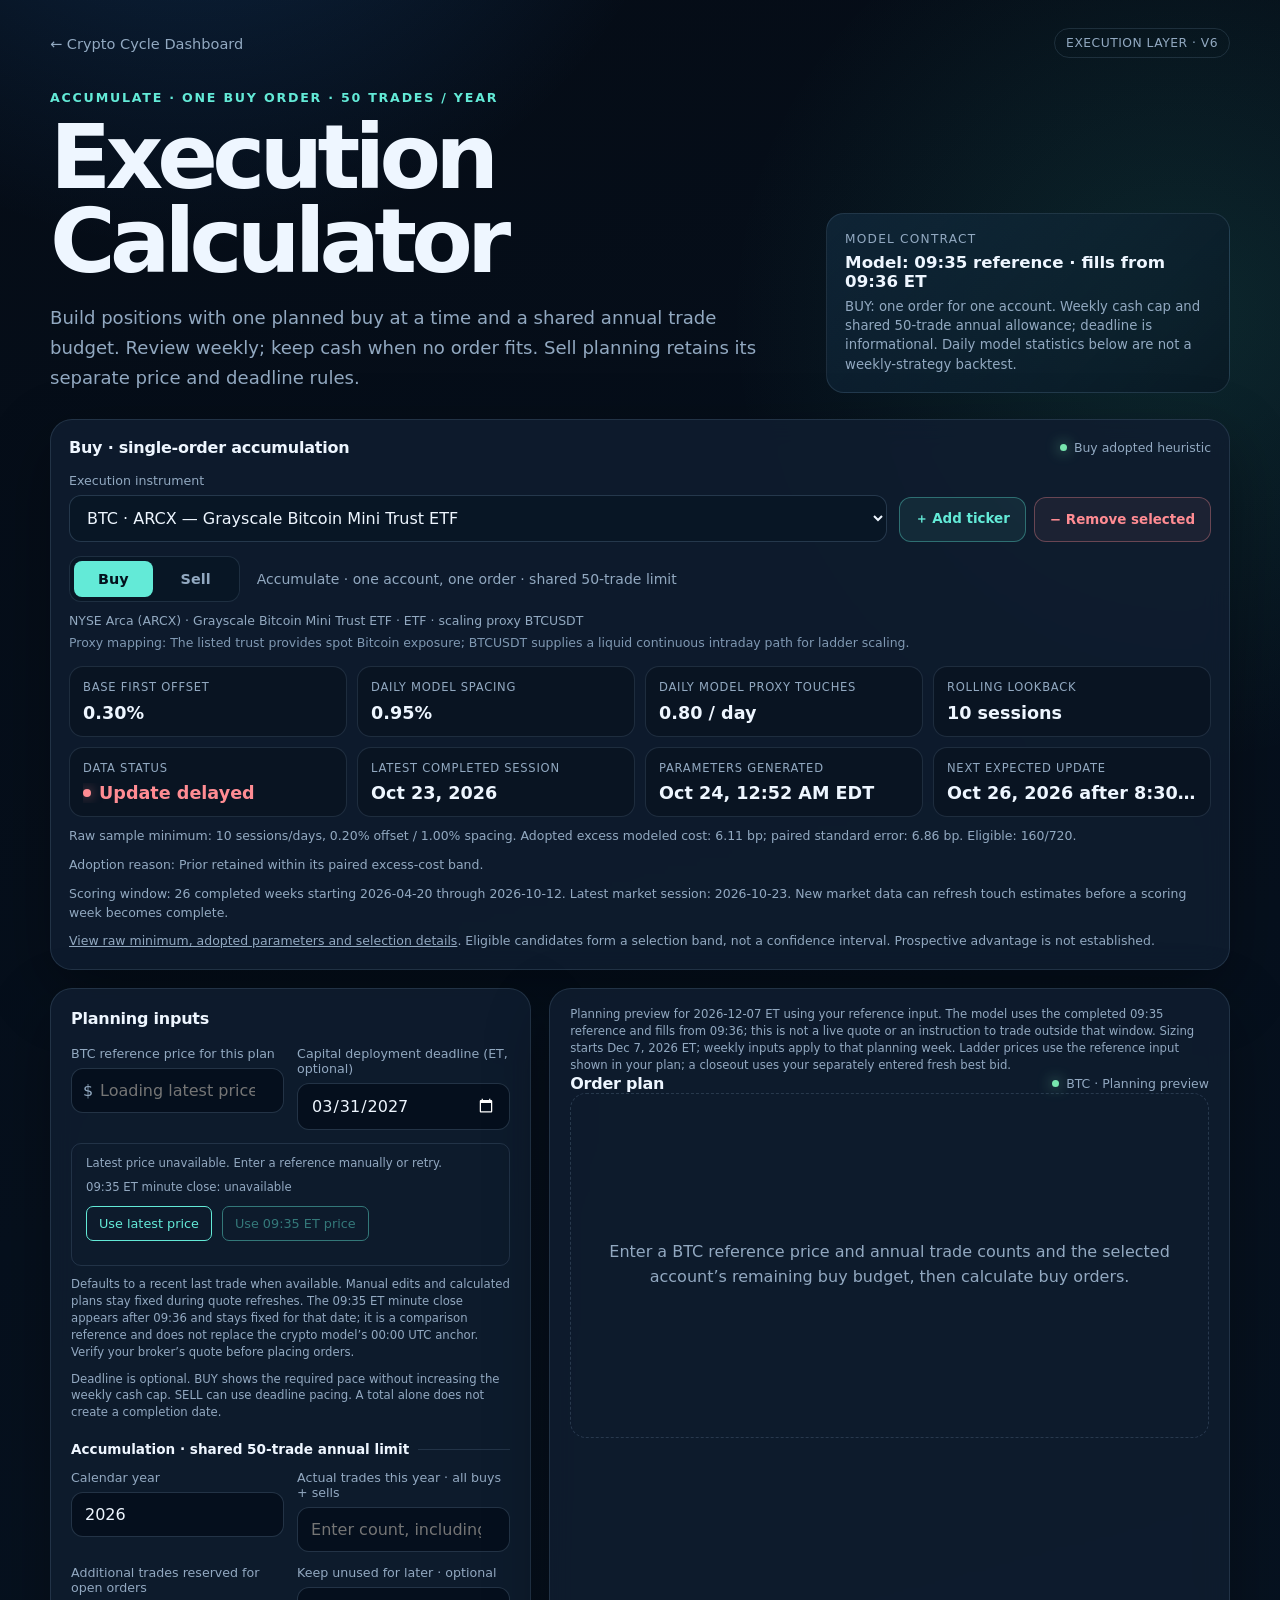
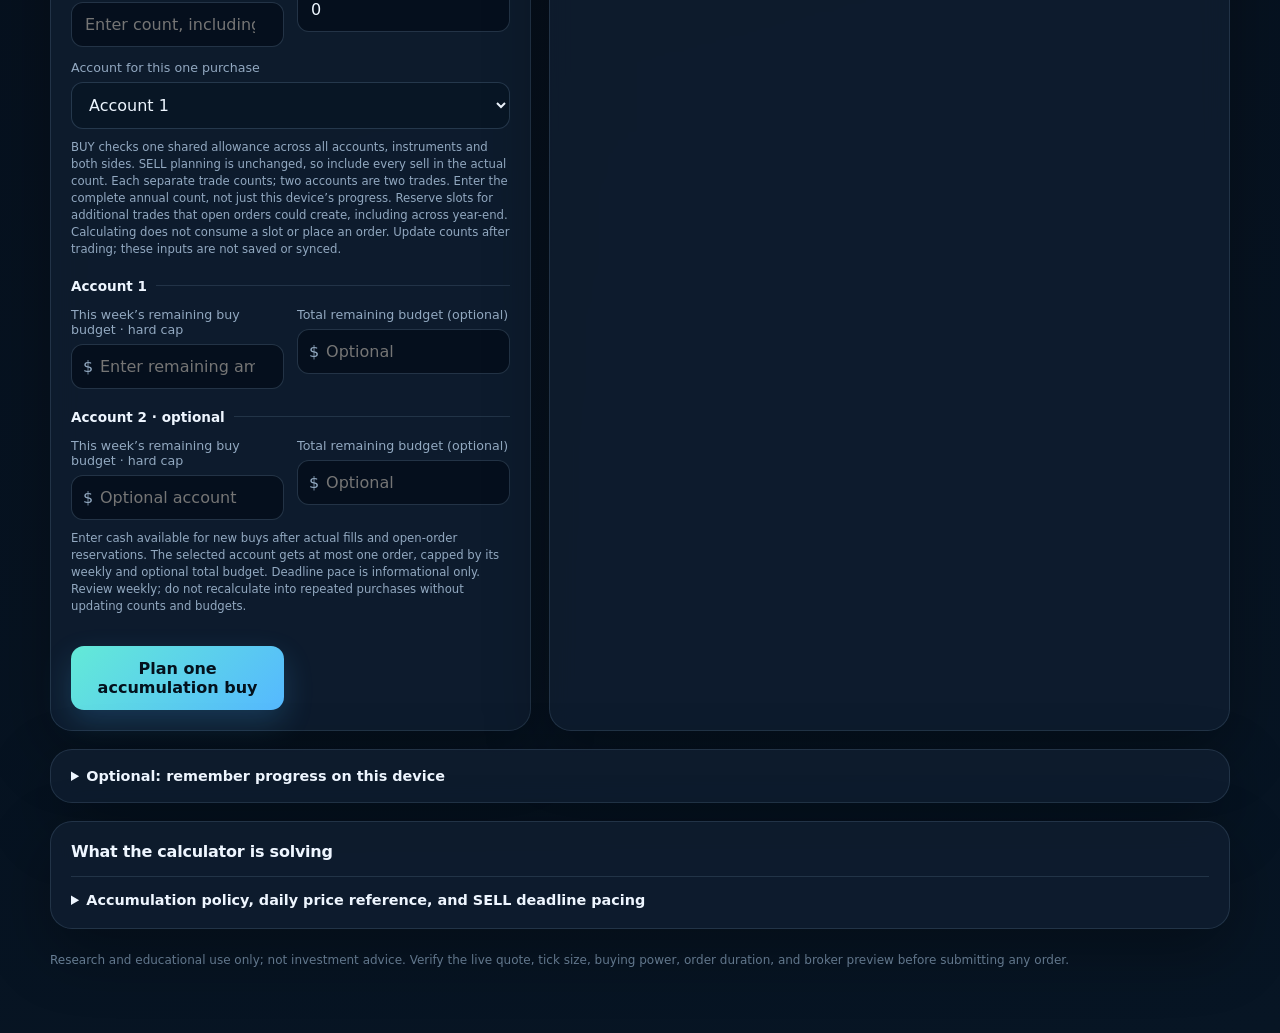
==== execution/index.html @ eaa6aae0 "Use single-order accumulation buys with a shared 50-trade annual allowance Cap BUY at the selected a" ====
<!doctype html>
<html lang="en">
<head>
  <meta charset="utf-8">
  <meta name="viewport" content="width=device-width, initial-scale=1">
  <meta name="theme-color" content="#07111f">
  <title>Execution Calculator</title>
  <style>
    :root {
      color-scheme: dark;
      --bg: #06101d;
      --panel: rgba(15, 29, 47, .88);
      --panel-2: rgba(9, 20, 34, .92);
      --line: rgba(146, 178, 211, .16);
      --text: #eef6ff;
      --muted: #92a9c1;
      --blue: #55b8ff;
      --cyan: #63ead7;
      --gold: #ffc96b;
      --red: #ff8c93;
      --green: #78e6ae;
      --shadow: 0 22px 65px rgba(0, 0, 0, .32);
      font-family: Inter, ui-sans-serif, system-ui, -apple-system, BlinkMacSystemFont, "Segoe UI", sans-serif;
    }
    * { box-sizing: border-box; }
    body {
      margin: 0;
      min-height: 100vh;
      color: var(--text);
      background:
        radial-gradient(circle at 15% -10%, rgba(48, 147, 255, .22), transparent 32rem),
        radial-gradient(circle at 92% 12%, rgba(61, 221, 186, .12), transparent 28rem),
        linear-gradient(165deg, #050c16, var(--bg) 42%, #071524);
    }
    a { color: inherit; }
    button, input, select { font: inherit; }
    .shell { width: min(1180px, calc(100% - 28px)); margin: 0 auto; padding: 28px 0 64px; }
    .topbar { display: flex; justify-content: space-between; align-items: center; gap: 16px; margin-bottom: 32px; }
    .back { text-decoration: none; color: var(--muted); font-size: .91rem; }
    .back:hover { color: var(--text); }
    .tag { border: 1px solid var(--line); border-radius: 999px; padding: 7px 11px; color: var(--muted); font-size: .77rem; letter-spacing: .04em; text-transform: uppercase; }
    .hero { display: grid; grid-template-columns: minmax(0, 1.3fr) minmax(300px, .7fr); gap: 26px; align-items: end; margin-bottom: 26px; }
    .eyebrow { margin: 0 0 10px; color: var(--cyan); font-size: .79rem; font-weight: 750; letter-spacing: .14em; text-transform: uppercase; }
    h1 { margin: 0; font-size: clamp(2.4rem, 7vw, 5.6rem); line-height: .94; letter-spacing: -.065em; max-width: 850px; }
    .lede { margin: 20px 0 0; max-width: 720px; color: var(--muted); font-size: clamp(1rem, 2vw, 1.13rem); line-height: 1.65; }
    .stamp { padding: 18px; border: 1px solid var(--line); border-radius: 18px; background: linear-gradient(135deg, rgba(31, 72, 105, .32), rgba(8, 20, 33, .58)); }
    .stamp-label { color: var(--muted); font-size: .76rem; letter-spacing: .1em; text-transform: uppercase; }
    .stamp-value { margin-top: 7px; font-size: 1.04rem; font-weight: 730; }
    .stamp-sub { margin-top: 6px; color: var(--muted); font-size: .83rem; line-height: 1.45; }
    .grid { display: grid; grid-template-columns: repeat(12, 1fr); gap: 18px; }
    .panel { border: 1px solid var(--line); border-radius: 22px; background: var(--panel); box-shadow: var(--shadow); backdrop-filter: blur(14px); }
    .model { grid-column: 1 / -1; padding: 18px; }
    .model-head, .section-head { display: flex; align-items: center; justify-content: space-between; gap: 14px; }
    .model-head h2, .section-head h2 { margin: 0; font-size: 1rem; letter-spacing: -.015em; }
    .status { display: inline-flex; align-items: center; gap: 7px; color: var(--muted); font-size: .78rem; }
    .status::before { content: ""; width: 7px; height: 7px; border-radius: 50%; background: var(--gold); box-shadow: 0 0 14px rgba(255, 201, 107, .75); }
    .status.live::before { background: var(--green); box-shadow: 0 0 14px rgba(120, 230, 174, .8); }
    .instrument-tools { display: grid; grid-template-columns: minmax(260px, 1fr) auto; gap: 12px; align-items: end; margin-top: 16px; }
    .instrument-choice label { margin-bottom: 7px; }
    .instrument-actions { display: flex; gap: 8px; }
    .side-toggle { display: inline-flex; gap: 4px; padding: 4px; margin-top: 14px; background: #081625; border: 1px solid var(--line); border-radius: 12px; }
    .side-toggle button { border: 0; border-radius: 8px; padding: 10px 24px; background: transparent; color: var(--muted); font-size: .9rem; font-weight: 750; cursor: pointer; }
    .side-toggle button[aria-pressed="true"] { color: #03111d; background: var(--cyan); }
    .side-toggle button#side-sell[aria-pressed="true"] { background: var(--gold); }
    .side-toggle button:focus-visible { outline: 2px solid var(--blue); outline-offset: 3px; }
    .side-note { display: inline; margin-left: 12px; color: var(--muted); font-size: .875rem; }
    body[data-side="sell"] .primary { background: linear-gradient(135deg, var(--gold), #ffc27d); }
    .form-error { color: var(--red); line-height: 1.5; font-size: .875rem; }
    select { width: 100%; border: 1px solid rgba(145, 182, 219, .21); border-radius: 12px; outline: none; padding: 12px 40px 12px 13px; color: var(--text); background: #081625; }
    select:focus { border-color: rgba(85, 184, 255, .75); box-shadow: 0 0 0 3px rgba(85, 184, 255, .12); }
    .secondary { display: inline-flex; min-height: 45px; align-items: center; justify-content: center; border: 1px solid rgba(99, 234, 215, .36); border-radius: 12px; padding: 10px 15px; color: var(--cyan); background: rgba(99, 234, 215, .07); text-decoration: none; font-size: .84rem; font-weight: 760; white-space: nowrap; }
    .secondary:hover { background: rgba(99, 234, 215, .12); border-color: rgba(99, 234, 215, .58); }
    .secondary.danger { color: var(--red); border-color: rgba(255, 140, 147, .34); background: rgba(255, 140, 147, .06); }
    .secondary.danger:hover { border-color: rgba(255, 140, 147, .58); background: rgba(255, 140, 147, .11); }
    .secondary[aria-disabled="true"] { pointer-events: none; cursor: not-allowed; opacity: .42; }
    .instrument-meta { margin: 10px 0 0; color: var(--muted); font-size: .78rem; line-height: 1.5; }
    .instrument-rationale { margin-top: 3px; color: #7f98b2; }
    .instrument-meta strong { color: var(--text); font-weight: 720; }
    .metrics { display: grid; grid-template-columns: repeat(4, 1fr); gap: 10px; margin-top: 14px; }
    .metric { min-width: 0; padding: 13px; border: 1px solid var(--line); border-radius: 14px; background: var(--panel-2); }
    .metric-label { color: var(--muted); font-size: .72rem; line-height: 1.35; text-transform: uppercase; letter-spacing: .065em; }
    .metric-value { margin-top: 7px; font-size: 1.1rem; font-weight: 760; white-space: nowrap; overflow: hidden; text-overflow: ellipsis; }
    .freshness { display: flex; align-items: center; gap: 8px; }
    .freshness::before { content: ""; width: 8px; height: 8px; flex: 0 0 auto; border-radius: 50%; background: var(--muted); }
    .freshness.current { color: var(--green); }
    .freshness.current::before { background: var(--green); box-shadow: 0 0 12px rgba(120, 230, 174, .65); }
    .freshness.pending { color: var(--gold); }
    .freshness.pending::before { background: var(--gold); box-shadow: 0 0 12px rgba(255, 201, 107, .6); }
    .freshness.delayed { color: var(--red); }
    .freshness.delayed::before { background: var(--red); box-shadow: 0 0 12px rgba(255, 140, 147, .6); }
    .inputs { grid-column: span 5; padding: 20px; }
    .results { grid-column: span 7; padding: 20px; }
    .field-grid { display: grid; grid-template-columns: 1fr 1fr; gap: 13px; margin-top: 18px; }
    .field.wide { grid-column: 1 / -1; }
    .quote-panel { display: grid; gap: 10px; padding: 14px; border: 1px solid var(--line); border-radius: 10px; }
    .quote-panel button { padding: 9px 12px; border: 1px solid var(--cyan); border-radius: 7px; color: var(--cyan); background: transparent; font-size: .8rem; cursor: pointer; }
    .quote-panel button:disabled { opacity: .45; cursor: not-allowed; }
    .quote-panel button:focus-visible { outline: 2px solid var(--blue); outline-offset: 3px; }
    label { display: block; margin: 0 0 7px; color: var(--muted); font-size: .79rem; }
    .input-wrap { position: relative; }
    .prefix { position: absolute; top: 50%; left: 12px; transform: translateY(-50%); color: var(--muted); pointer-events: none; }
    input { width: 100%; border: 1px solid rgba(145, 182, 219, .21); border-radius: 12px; outline: none; padding: 12px 13px; color: var(--text); background: rgba(3, 12, 22, .66); }
    .has-prefix input { padding-left: 28px; }
    input:focus { border-color: rgba(85, 184, 255, .75); box-shadow: 0 0 0 3px rgba(85, 184, 255, .12); }
    .account-title { grid-column: 1 / -1; display: flex; align-items: center; gap: 9px; margin-top: 7px; color: var(--text); font-size: .85rem; font-weight: 760; }
    .account-title::after { content: ""; height: 1px; flex: 1; background: var(--line); }
    .hint { grid-column: 1 / -1; margin: -3px 0 0; color: var(--muted); font-size: .73rem; line-height: 1.45; }
    .primary { width: 100%; margin-top: 18px; border: 0; border-radius: 13px; padding: 13px 16px; color: #03111d; background: linear-gradient(135deg, var(--cyan), var(--blue)); font-weight: 800; cursor: pointer; box-shadow: 0 12px 30px rgba(68, 179, 255, .2); }
    .primary:hover { filter: brightness(1.06); }
    .primary:disabled { cursor: not-allowed; opacity: .45; filter: none; }
    .result-empty { min-height: 345px; display: grid; place-items: center; padding: 30px; border: 1px dashed rgba(146, 178, 211, .2); border-radius: 16px; color: var(--muted); text-align: center; line-height: 1.55; }
    .result-stack { display: grid; gap: 16px; margin-top: 18px; }
    .account-result { border: 1px solid var(--line); border-radius: 17px; overflow: hidden; background: rgba(5, 15, 26, .45); }
    .result-title { display: flex; align-items: center; justify-content: space-between; gap: 12px; padding: 14px 15px; border-bottom: 1px solid var(--line); }
    .result-title h3 { margin: 0; font-size: .95rem; }
    .urgency { border-radius: 999px; padding: 5px 9px; font-size: .68rem; font-weight: 800; letter-spacing: .07em; background: rgba(120, 230, 174, .1); color: var(--green); }
    .urgency.elevated { color: var(--gold); background: rgba(255, 201, 107, .11); }
    .urgency.high { color: var(--red); background: rgba(255, 140, 147, .11); }
    .result-metrics { display: grid; grid-template-columns: repeat(5, 1fr); gap: 1px; background: var(--line); }
    .result-metric { padding: 12px; background: #0b1929; }
    .result-metric span { display: block; color: var(--muted); font-size: .68rem; line-height: 1.35; }
    .result-metric strong { display: block; margin-top: 5px; font-size: .9rem; }
    .table-wrap { overflow-x: auto; }
    table { width: 100%; border-collapse: collapse; min-width: 440px; }
    th, td { padding: 11px 14px; text-align: right; border-top: 1px solid var(--line); font-variant-numeric: tabular-nums; }
    th { color: var(--muted); font-size: .67rem; font-weight: 650; text-transform: uppercase; letter-spacing: .06em; }
    td { font-size: .86rem; }
    th:first-child, td:first-child { text-align: left; }
    .notice { margin: 11px 14px 14px; padding: 10px 11px; border-left: 2px solid var(--gold); color: var(--muted); background: rgba(255, 201, 107, .06); font-size: .75rem; line-height: 1.45; }
    .method { grid-column: 1 / -1; padding: 20px; }
    .progress-panel { grid-column: 1 / -1; padding: 18px 20px; }
    .progress-panel > details { margin: 0; padding: 0; border: 0; }
    .progress-copy { color: var(--muted); font-size: .83rem; line-height: 1.6; }
    .progress-toolbar { display: flex; flex-wrap: wrap; gap: 10px; align-items: end; margin: 14px 0; }
    .progress-toolbar > .field { flex: 1 1 180px; }
    .progress-toolbar button, .progress-panel button { cursor: pointer; white-space: normal; }
    .progress-panel button:disabled { opacity: .45; cursor: not-allowed; }
    .progress-card { border: 1px solid var(--line); border-radius: 14px; padding: 15px; margin-top: 14px; min-width: 0; }
    .progress-card h3 { font-size: .95rem; margin: 0 0 10px; overflow-wrap: anywhere; }
    .progress-records { display: grid; grid-template-columns: 1fr 1fr; gap: 16px; }
    .progress-records details { min-width: 0; }
    .progress-records .field-grid { margin-top: 14px; }
    .progress-stats { display: grid; grid-template-columns: repeat(3, 1fr); gap: 10px; }
    .progress-stats .metric-value { white-space: normal; overflow-wrap: anywhere; }
    .progress-orders { padding: 0; list-style: none; }
    .progress-order { border-top: 1px solid var(--line); padding: 12px 0; overflow-wrap: anywhere; }
    .progress-order p { margin: 0 0 8px; }
    .progress-binding { margin: 12px 0 0; padding: 11px 12px; border-left: 2px solid var(--cyan); font-size: .82rem; line-height: 1.5; background: rgba(99,234,215,.06); }
    .progress-confirm { border: 1px solid var(--red); padding: 14px; border-radius: 12px; margin-top: 14px; }
    .progress-confirm label { display: flex; gap: 9px; align-items: start; line-height: 1.5; }
    .progress-confirm input { width: auto; margin-top: 3px; }
    .progress-panel :focus-visible { outline: 2px solid var(--blue); outline-offset: 3px; }
    @media (max-width: 620px) {
      .progress-records, .progress-stats { grid-template-columns: 1fr; }
      .progress-toolbar { align-items: stretch; }
      .progress-toolbar > * { flex-basis: 100%; }
    }
    details { border-top: 1px solid var(--line); margin-top: 15px; padding-top: 15px; }
    summary { cursor: pointer; font-weight: 700; font-size: .9rem; }
    .method-copy { color: var(--muted); font-size: .84rem; line-height: 1.65; max-width: 930px; }
    .method-copy strong { color: var(--text); }
    .warning { color: var(--gold); }
    footer { margin-top: 22px; color: #6f879f; font-size: .75rem; line-height: 1.55; }
    [hidden] { display: none !important; }
    @media (max-width: 900px) {
      .hero { grid-template-columns: 1fr; }
      .metrics { grid-template-columns: repeat(2, 1fr); }
      .inputs, .results { grid-column: 1 / -1; }
    }
    @media (max-width: 620px) {
      .shell { width: min(100% - 20px, 1180px); padding-top: 18px; }
      .topbar { margin-bottom: 24px; }
      .tag { display: none; }
      .panel { border-radius: 17px; }
      .metrics { grid-template-columns: 1fr 1fr; }
      .instrument-tools { grid-template-columns: 1fr; }
      .instrument-actions { display: grid; grid-template-columns: 1fr 1fr; }
      .secondary { width: 100%; }
      .field-grid { grid-template-columns: 1fr; }
      .field.wide, .account-title, .hint { grid-column: auto; }
      .result-metrics { grid-template-columns: 1fr 1fr; }
      h1 { font-size: 3rem; }
    }
  </style>
</head>
<body>
  <main class="shell">
    <div class="topbar">
      <a class="back" href="../">← Crypto Cycle Dashboard</a>
      <span class="tag">Execution layer · v6</span>
    </div>

    <section class="hero">
      <div>
        <p class="eyebrow">Accumulate · one buy order · 50 trades / year</p>
        <h1>Execution<br>Calculator</h1>
        <p class="lede">Build positions with one planned buy at a time and a shared annual trade budget. Review weekly; keep cash when no order fits. Sell planning retains its separate price and deadline rules.</p>
      </div>
      <div class="stamp">
        <div class="stamp-label">Model contract</div>
        <div id="contract-times" class="stamp-value">Model: 09:35 reference · fills from 09:36</div>
        <div id="contract-note" class="stamp-sub">The reference minute is never reused as a fill minute. All order totals are capped at the effective weekly target.</div>
      </div>
    </section>

    <div class="grid">
      <section class="panel model">
        <div class="model-head">
          <h2 id="model-heading">Buy · single-order accumulation</h2>
          <span id="model-status" class="status">Loading parameters…</span>
        </div>
        <div class="instrument-tools">
          <div class="instrument-choice">
            <label for="instrument-select">Execution instrument</label>
            <select id="instrument-select" aria-describedby="instrument-meta instrument-rationale" disabled>
              <option>Loading instrument list…</option>
            </select>
          </div>
          <div class="instrument-actions">
            <a class="secondary" href="https://github.com/attm-agenticcoding/crypto-cycle-dashboard/issues/new/choose" target="_blank" rel="noopener" aria-label="Add ETF, stock or crypto spot pair using GitHub; opens in a new tab">＋ Add ticker</a>
            <a id="remove-ticker" class="secondary danger" href="https://github.com/attm-agenticcoding/crypto-cycle-dashboard/issues/new?template=remove-execution-instrument.yml" target="_blank" rel="noopener" aria-disabled="true" aria-label="Remove selected ticker using GitHub; opens in a new tab">− Remove selected</a>
          </div>
        </div>
        <div class="side-toggle" role="group" aria-label="Execution direction">
          <button id="side-buy" type="button" aria-pressed="true">Buy</button>
          <button id="side-sell" type="button" aria-pressed="false">Sell</button>
        </div>
        <span id="side-note" class="side-note">Buy below the reference · dollar targets</span>
        <p id="instrument-meta" class="instrument-meta">Loading the registered execution instrument and scaling proxy…</p>
        <p id="instrument-rationale" class="instrument-meta instrument-rationale"></p>
        <p id="crypto-contract" class="instrument-meta warning" hidden>24/7 · UTC daily reset. GTC orders do not expire at midnight: cancel or update old orders before replacing the ladder. Quantities and minimum order sizes follow the exchange's published filters.</p>
        <div class="metrics">
          <div class="metric"><div class="metric-label">Base first offset</div><div id="base-first" class="metric-value">—</div></div>
          <div class="metric"><div class="metric-label">Daily model spacing</div><div id="base-spacing" class="metric-value">—</div></div>
          <div class="metric"><div class="metric-label">Daily model proxy touches</div><div id="base-hits" class="metric-value">—</div></div>
          <div class="metric"><div class="metric-label">Rolling lookback</div><div id="base-lookback" class="metric-value">—</div></div>
          <div class="metric"><div class="metric-label">Data status</div><div id="base-freshness" class="metric-value freshness">—</div></div>
          <div class="metric"><div class="metric-label">Latest completed session</div><div id="base-date" class="metric-value">—</div></div>
          <div class="metric"><div class="metric-label">Parameters generated</div><div id="base-run" class="metric-value">—</div></div>
          <div class="metric"><div class="metric-label">Next expected update</div><div id="base-next-run" class="metric-value">—</div></div>
        </div>
        <p id="selection-summary" class="instrument-meta"></p>
        <p id="selection-reason" class="instrument-meta"></p>
        <p id="selection-window" class="instrument-meta"></p>
        <p class="instrument-meta"><a href="./selector.html">View raw minimum, adopted parameters and selection details</a>. Eligible candidates form a selection band, not a confidence interval. Prospective advantage is not established.</p>
      </section>

      <section class="panel inputs">
        <div class="section-head"><h2>Planning inputs</h2></div>
        <form id="calculator-form" class="field-grid">
          <div class="field">
            <label id="reference-price-label" for="reference-price">Reference price for this plan</label>
            <div class="input-wrap has-prefix"><span class="prefix currency-prefix">$</span><input id="reference-price" type="number" min="0.01" step="any" placeholder="Loading latest price" required aria-describedby="reference-hint latest-quote"></div>
          </div>
          <div class="field">
            <label id="deadline-label" for="deadline">Capital deployment deadline</label>
            <input id="deadline" type="date" value="2027-03-31" aria-describedby="deadline-hint">
          </div>

          <div class="field wide quote-panel">
            <p id="latest-quote" class="hint" role="status">Loading latest market price…</p>
            <p id="opening-reference" class="hint" role="status">09:35 ET minute close: loading…</p>
            <div style="display:flex;flex-wrap:wrap;gap:10px"><button id="use-latest-price" type="button">Use latest price</button><button id="use-opening-reference" type="button" disabled>Use 09:35 ET price</button></div>
            <p id="quote-action-status" class="hint" role="status" aria-live="polite"></p>
          </div>
          <p id="reference-hint" class="hint">Defaults to a recent last trade when available. Manual edits and calculated plans stay fixed during quote refreshes. The 09:35 ET minute close appears after 09:36 and stays fixed for that date; it is a comparison reference and does not replace the crypto model’s 00:00 UTC anchor. Verify your broker’s quote before placing orders.</p>
          <p id="deadline-hint" class="hint">Deadline is optional. BUY shows the required pace without increasing the weekly cash cap. SELL can use deadline pacing. A total alone does not create a completion date.</p>
          <div class="account-title" data-buy>Accumulation · shared 50-trade annual limit</div>
          <div class="field" data-buy>
            <label for="annual-year">Calendar year</label>
            <input id="annual-year" type="number" min="2025" max="9999" step="1" required>
          </div>
          <div class="field" data-buy>
            <label for="annual-used">Actual trades this year · all buys + sells</label>
            <input id="annual-used" type="number" min="0" step="1" placeholder="Enter count, including 0" required>
          </div>
          <div class="field" data-buy>
            <label for="annual-working">Additional trades reserved for open orders</label>
            <input id="annual-working" type="number" min="0" step="1" placeholder="Enter count, including 0" required>
          </div>
          <div class="field" data-buy>
            <label for="annual-reserve">Keep unused for later · optional</label>
            <input id="annual-reserve" type="number" min="0" max="50" step="1" value="0" required>
          </div>
          <div class="field wide" data-buy>
            <label for="buy-account">Account for this one purchase</label>
            <select id="buy-account"><option value="one">Account 1</option><option value="two">Account 2</option></select>
          </div>
          <p class="hint" data-buy>BUY checks one shared allowance across all accounts, instruments and both sides. SELL planning is unchanged, so include every sell in the actual count. Each separate trade counts; two accounts are two trades. Enter the complete annual count, not just this device’s progress. Reserve slots for additional trades that open orders could create, including across year-end. Calculating does not consume a slot or place an order. Update counts after trading; these inputs are not saved or synced.</p>
          <div class="field wide" data-sell hidden>
            <label for="sell-policy">Sale priority</label>
            <select id="sell-policy" disabled>
              <option value="patient">Price seeking · allow unfilled shares to carry over</option>
              <option value="deadline">Finish by deadline · prepare a closeout order</option>
            </select>
          </div>
          <p id="sell-policy-note" class="hint" data-sell hidden></p>
          <div id="closeout-bid-field" class="field wide" hidden>
            <label for="closeout-bid">Current best bid for the selected ticker</label>
            <div class="input-wrap has-prefix"><span class="prefix currency-prefix">$</span><input id="closeout-bid" type="number" min="0.01" step="any" placeholder="Fresh broker quote, not the 09:35 reference" disabled></div>
          </div>

          <div class="account-title">Account 1</div>
          <div class="field" data-buy>
            <label for="weekly-one">This week’s remaining buy budget · hard cap</label>
            <div class="input-wrap has-prefix"><span class="prefix currency-prefix">$</span><input id="weekly-one" type="number" min="0" step="any" placeholder="Enter remaining amount"></div>
          </div>
          <div class="field" data-buy>
            <label for="capital-one">Total remaining budget (optional)</label>
            <div class="input-wrap has-prefix"><span class="prefix currency-prefix">$</span><input id="capital-one" type="number" min="0" step="any" placeholder="Optional"></div>
          </div>
          <div class="field" data-sell hidden><label for="sell-weekly-one">Shares remaining to sell this week</label><input id="sell-weekly-one" type="number" min="0" step="any" value="0" required disabled></div>
          <div class="field" data-sell hidden><label for="sell-total-one">Total shares remaining (optional)</label><input id="sell-total-one" type="number" min="0" step="any" placeholder="Optional for price seeking" disabled></div>
          <div class="field" data-sell hidden><label for="sell-held-one">Current held shares</label><input id="sell-held-one" type="number" min="0" step="any" placeholder="Enter current holdings" disabled></div>
          <div class="field" data-sell hidden><label for="sell-reserved-one">Shares in existing sell orders</label><input id="sell-reserved-one" type="number" min="0" step="any" value="0" required disabled></div>

          <div class="account-title">Account 2 · optional</div>
          <div class="field" data-buy>
            <label for="weekly-two">This week’s remaining buy budget · hard cap</label>
            <div class="input-wrap has-prefix"><span class="prefix currency-prefix">$</span><input id="weekly-two" type="number" min="0" step="any" placeholder="Optional account"></div>
          </div>
          <div class="field" data-buy>
            <label for="capital-two">Total remaining budget (optional)</label>
            <div class="input-wrap has-prefix"><span class="prefix currency-prefix">$</span><input id="capital-two" type="number" min="0" step="any" placeholder="Optional"></div>
          </div>
          <div class="field" data-sell hidden><label for="sell-weekly-two">Shares remaining to sell this week</label><input id="sell-weekly-two" type="number" min="0" step="any" placeholder="Optional account" disabled></div>
          <div class="field" data-sell hidden><label for="sell-total-two">Total shares remaining (optional)</label><input id="sell-total-two" type="number" min="0" step="any" placeholder="Optional for price seeking" disabled></div>
          <div class="field" data-sell hidden><label for="sell-held-two">Current held shares</label><input id="sell-held-two" type="number" min="0" step="any" placeholder="If selling" disabled></div>
          <div class="field" data-sell hidden><label for="sell-reserved-two">Shares in existing sell orders</label><input id="sell-reserved-two" type="number" min="0" step="any" placeholder="0 if none" disabled></div>
          <p id="buy-hint" class="hint" data-buy>One order for the chosen account, capped by the weekly and optional total budget. An explicit zero means HOLD. Deadline pace is informational only; include actual trades and open-order slots before calculating.</p>
          <p id="sell-hint" class="hint" data-sell hidden>Enter remaining quantities, including unfilled sell orders. Existing orders are deducted from both the target and held shares when sizing new orders. Subtract actual fills from both remaining targets and holdings each day. Output uses whole shares; switching ticker clears sale quantities.</p>
          <p id="form-error" class="field wide form-error" role="alert" hidden></p>
          <button id="calculate-button" class="primary wide" type="submit">Calculate buy plan</button>
        </form>
      </section>

      <section class="panel results">
        <p id="plan-context" class="hint" role="status"></p>
        <div class="section-head"><h2>Order plan</h2><span id="session-label" class="status live">—</span></div>
        <div id="empty" class="result-empty">Choose an instrument, enter today's reference and remaining amounts, then calculate. BUY produces at most one order for the selected account; the other account waits for a later review.</div>
        <p id="progress-binding" class="progress-binding" role="status" hidden></p>
        <div id="result-stack" class="result-stack" hidden></div>
      </section>

      <section class="panel progress-panel" aria-label="Optional local progress">
        <details id="progress-details">
          <summary>Optional: remember progress on this device</summary>
          <p class="progress-copy">Keep using the calculator without any setup. If you want to track fills across weeks, you can keep a separate record for each instrument, direction and account.</p>
          <p class="progress-copy">Records stay in this browser’s local storage on this device. There is no cross-device sync or broker connection. Anyone using this browser profile may see them; clearing site data can erase them. Export a copy if you need a backup. Nothing here places or cancels an order.</p>
          <button id="progress-enable" class="secondary" type="button">Open local progress</button>
          <p id="progress-message" class="progress-copy" role="status" aria-live="polite"></p>
          <p id="progress-error" class="form-error" role="alert" hidden></p>
          <div id="progress-workspace" hidden>
            <div class="progress-toolbar">
              <div class="field"><label for="progress-account">Record for selected instrument and direction</label><select id="progress-account"><option value="one">Account 1</option><option value="two">Account 2</option></select></div>
              <button id="progress-reload" class="secondary" type="button">Reload local records</button>
              <button id="progress-export" class="secondary" type="button">Export local JSON</button>
            </div>
            <div id="progress-create" class="progress-card">
              <h3 id="progress-create-title">Start from today’s remaining amounts</h3>
              <p id="progress-create-summary" class="progress-copy"></p>
              <p class="progress-copy">Enter this week’s remaining target and total remaining above, then confirm them here. These become your starting point; earlier fills and whole-position cost basis are unknown. The initial weekly amount is only the remainder for this week, not a recurring quota.</p>
              <button id="progress-create-button" class="secondary" type="button">Confirm entered amounts and create local record</button>
            </div>
            <div id="progress-task" class="progress-card" hidden>
              <h3 id="progress-task-title"></h3>
              <p id="progress-task-period" class="progress-copy"></p>
              <div class="progress-stats" id="progress-stats"></div>
              <p id="progress-warning" class="progress-copy warning" hidden></p>
              <div id="progress-week" class="progress-card" hidden>
                <p id="progress-week-label" class="progress-copy"></p>
                <label for="progress-week-cap">Confirm this week’s cap, including any recorded fills this week</label>
                <input id="progress-week-cap" type="number" min="0" step="any" placeholder="Enter a new weekly amount">
                <button id="progress-confirm-week" class="secondary" type="button">Confirm new week</button>
              </div>
              <div class="progress-toolbar"><button id="progress-use" class="secondary" type="button">Use available remaining in calculator</button></div>
              <p id="progress-use-note" class="progress-copy">This only copies remaining amounts after recorded fills and open orders. Calculation still requires your reference price and a separate click. The confirmed weekly amount is a hard cap, even if deadline pacing asks for more.</p>
              <div class="progress-records">
                <details><summary>Record an actual fill</summary>
                  <form id="progress-fill-form" class="field-grid">
                    <div class="field wide"><label for="progress-fill-order">Related order</label><select id="progress-fill-order"><option value="">Unlinked actual fill</option></select></div>
                    <div class="field"><label for="progress-fill-qty">Filled quantity</label><input id="progress-fill-qty" type="number" min="0" step="any" required></div>
                    <div class="field"><label for="progress-fill-price">Actual price per unit</label><input id="progress-fill-price" type="number" min="0" step="any" required></div>
                    <div class="field wide"><label for="progress-fill-id">Fill reference (unique; optional)</label><input id="progress-fill-id" maxlength="100" placeholder="Broker trade ID, if available"></div>
                    <div class="field wide"><label for="progress-fill-at">Execution time in UTC (optional)</label><input id="progress-fill-at" type="datetime-local" step="1"><p class="progress-copy">Blank means now. For a late report, enter when the fill actually happened. Fees are treated as zero.</p></div>
                    <button id="progress-fill-save" class="secondary field wide" type="submit">Save actual fill</button>
                  </form>
                </details>
                <details><summary>Record an already-working order</summary>
                  <form id="progress-order-form" class="field-grid">
                    <p class="hint">Only record an order you have already placed and verified at your broker or exchange. A calculated ladder is never recorded automatically.</p>
                    <div class="field"><label for="progress-order-qty">Working quantity</label><input id="progress-order-qty" type="number" min="0" step="any" required></div>
                    <div class="field"><label for="progress-order-price">Limit price per unit</label><input id="progress-order-price" type="number" min="0" step="any" required></div>
                    <div class="field wide"><label for="progress-order-id">Order reference (optional)</label><input id="progress-order-id" maxlength="100" placeholder="Broker order ID, if available"></div>
                    <button id="progress-order-save" class="secondary field wide" type="submit">Confirm working order and save</button>
                  </form>
                </details>
              </div>
              <p class="progress-copy">Cancel requested keeps the unfilled amount reserved. Only confirmed cancellation releases it. Partial and late fills can still be recorded. Check the actual order status with your broker.</p>
              <ul id="progress-orders" class="progress-orders"></ul>
              <button id="progress-delete" class="secondary danger" type="button">Delete this local record…</button>
            </div>
            <div class="progress-toolbar"><button id="progress-reset" class="secondary danger" type="button">Clear all local progress…</button></div>
            <div id="progress-confirm" class="progress-confirm" hidden>
              <p id="progress-confirm-text" class="progress-copy"></p>
              <div class="progress-toolbar"><button id="progress-confirm-yes" class="secondary danger" type="button">Confirm deletion</button><button id="progress-confirm-no" class="secondary" type="button">Keep records</button></div>
            </div>
          </div>
        </details>
      </section>

      <section class="panel method">
        <div class="section-head"><h2>What the calculator is solving</h2></div>
        <details>
          <summary>Accumulation policy, daily price reference, and SELL deadline pacing</summary>
          <div class="method-copy">
            <p data-buy><strong>Accumulation BUY policy.</strong> At most one order for the chosen account. The annual 50-trade budget is shared across instruments, accounts, buys and sells; actual counts and additional open-order slots must be entered manually. Optional reserves default to zero during accumulation. Weekly and total cash limits are hard caps. The base first offset is retained as a price reference, with no spacing, daily-touch sizing or deadline tightening. This is a policy overlay, not a newly fitted or validated weekly strategy. The existing daily-ladder diagnostics below do not establish its performance.</p>
            <p><strong>Market layer.</strong> The updater searches rolling lookback × first offset × spacing on the selected instrument's minute data, <strong id="method-proxy">—</strong>. Every historical reference is the close of the <span id="method-reference">09:35</span> <span id="method-timezone">ET</span> bar; eligible fills begin at <span id="method-fill">09:36</span>. Candidate ladders are compared by walk-forward weekly implementation shortfall. A paired excess-cost selection band and the prior published parameter regularize the result. The adopted values are a heuristic, not statistically optimal parameters; the eligible band is not a confidence interval.</p>
            <p><strong>24/7 spot pairs.</strong> The daily reference is the close of the 00:00 UTC minute, with eligible fills from 00:01 through 23:59. Weekends and holidays count; weeks run Monday–Sunday in UTC. Both directions are fitted separately from the pair's full-day highs and lows. Scaling runs daily at 04:30 UTC with an 08:30 retry after archives become available. GTC orders remain live until filled or cancelled. A new reference or calculation does not cancel them; accumulation BUY does not schedule daily replacements. Exchange tick, quantity and notional filters apply; changing market prices can also affect the exchange's dynamic price bands.</p>
            <p><strong>Sizing layer.</strong> Accumulation BUY divides the smaller of the weekly cash cap and optional total remaining budget by the reference price, rounds quantity down, and places it in one order subject to instrument limits. SELL retains daily-ladder sizing: remaining target quantity divided by remaining sessions and expected rung hits, capped at holdings after accounting for existing sell orders. Buy prices round down and passive sell prices round up: to cents for listed securities, or the exchange price tick for crypto. Crypto quantities follow the exchange step and minimum order size.</p>
            <p><strong>SELL deadline layer.</strong> Supplying both total remaining and a deadline activates an explicit schedule guardrail. With no deadline, the entered weekly pace is used, capped by total remaining if supplied; market distances are not tightened. The even-pace floor is total remaining × eligible sessions in the current window ÷ sessions to the deadline; the current window ends at the earlier of week-end or the deadline. The effective target is the larger of that floor and the entered weekly target, capped at total remaining. If the floor causes a pace lift, market distances tighten by 1 ÷ √(pace lift), bounded between 0.40× and 1.00×. This rule is deliberately monotone: moving the deadline closer can never reduce the target or widen the ladder.</p>
            <p><strong>Sell scaling.</strong> Sell fits use the largest upward move after the reference, independently of buy drawdowns. The objective minimizes sale shortfall: reference value minus sale proceeds, with unfilled weekly shares valued at the next reference. That terminal valuation is a backtest assumption. Expected hits are proxy price touches, not guaranteed fills; the proxy does not capture the listed instrument's bid–ask spread, queue, partial fills or fees.</p>
            <p><strong>Sale priority.</strong> Price seeking keeps a passive ladder. Finish by deadline adds a manual closeout 15 minutes before the final eligible session closes (23:45 UTC for crypto): recalculate with updated fills, holdings, outstanding orders and a fresh best bid. It generates a sell limit at that bid, rounded down to the applicable price tick. Check the broker or exchange preview before placing it. A moving quote can leave it unfilled. The deadline and closeout rules are explicit overlays, not separately fitted optima. Nothing on this page submits or cancels orders. See the <a href="https://www.nyse.com/trade/hours-calendars" target="_blank" rel="noopener">NYSE session calendar</a>.</p>
            <p id="fallback-note" class="warning" hidden>The published JSON is still the daily-OHLC seed. Deadline pacing remains available, but market spacing is using fallback parameters until the first successful minute-data update.</p>
            <p id="pending-note" class="warning" hidden>This instrument is registered but has not completed its first scaling run. Order calculation stays disabled until fitted parameters are published.</p>
          </div>
        </details>
      </section>
    </div>

    <footer>Research and educational use only; not investment advice. Verify the live quote, tick size, buying power, order duration, and broker preview before submitting any order.</footer>
  </main>

  <script src="./market-calendar.js?v=2"></script>
  <script src="./execution-core.js?v=7"></script>
  <script src="./market-quotes.js?v=2"></script>
  <script>
    const PARAMS_URL = "../data/execution_params.json";
    const REGISTRY_URL = "../data/execution_instruments.json";
    const REMOVE_ISSUE_URL = "https://github.com/attm-agenticcoding/crypto-cycle-dashboard/issues/new";
    const FALLBACK = {
      instrument_id: "ARCX:BTC",
      symbol: "BTC",
      exchange: "NYSE Arca",
      exchange_mic: "ARCX",
      name: "Grayscale Bitcoin Mini Trust ETF",
      asset_class: "ETF",
      currency: "USD",
      market_calendar: "XNYS",
      default_reference_price: 35,
      market_proxy: "BTCUSDT",
      scaling_source: { provider: "binance_vision", symbol: "BTCUSDT", interval: "1m", rationale: "The listed trust provides spot Bitcoin exposure; BTCUSDT supplies a liquid continuous intraday path for ladder scaling." },
      timezone: "America/New_York",
      reference_time: "09:35",
      fill_start_time: "09:36",
      session_end_time: "16:00",
      status: "daily-ohlc-fallback",
      data_as_of: "2026-08-26",
      lookback_sessions: 10,
      first_offset_pct: .25,
      spacing_pct: .80,
      expected_rungs_per_session: 1.20,
      session_samples: []
    };
    let params = FALLBACK;
    let paramsById = { [FALLBACK.instrument_id]: FALLBACK };
    let side = "buy";
    let selectedInstrumentId = FALLBACK.instrument_id;
    let lastDailyCycle = "";
    let lastPlanningCycle = "";
    const isCrypto = () => params.market_calendar === "24X7";
    const zoneLabel = () => isCrypto() ? "UTC" : "ET";
    const unitLabel = () => isCrypto() ? params.base_asset : "shares";
    const qty = value => ExecutionCore.quantityText(value, params.quantity_step || 1);
    const priceText = value => isCrypto() ? `${Number(value).toLocaleString("en-US", { minimumFractionDigits: 0, maximumFractionDigits: Math.min(15, ExecutionCore.stepDecimals(params.price_tick || .01)) })} ${params.currency}` : money2.format(value);

    let money = new Intl.NumberFormat("en-US", { style: "currency", currency: "USD", maximumFractionDigits: 0 });
    let money2 = new Intl.NumberFormat("en-US", { style: "currency", currency: "USD", minimumFractionDigits: 2, maximumFractionDigits: 2 });

    function setCurrency(currency) {
      if (isCrypto()) {
        const formatter = new Intl.NumberFormat("en-US", { maximumFractionDigits: 8 });
        money = money2 = { format: value => `${formatter.format(value)} ${currency}` };
        document.querySelectorAll(".currency-prefix").forEach(node => {
          node.textContent = currency;
          node.parentNode.querySelector("input").style.paddingLeft = `${20 + currency.length * 9}px`;
        });
        return;
      }
      const safeCurrency = /^[A-Z]{3}$/.test(currency || "") ? currency : "USD";
      money = new Intl.NumberFormat("en-US", { style: "currency", currency: safeCurrency, maximumFractionDigits: 0 });
      money2 = new Intl.NumberFormat("en-US", { style: "currency", currency: safeCurrency, minimumFractionDigits: 2, maximumFractionDigits: 2 });
      const symbol = new Intl.NumberFormat("en-US", { style: "currency", currency: safeCurrency, currencyDisplay: "narrowSymbol", maximumFractionDigits: 0 }).formatToParts(0).find(part => part.type === "currency")?.value || safeCurrency;
      document.querySelectorAll(".currency-prefix").forEach(node => { node.textContent = symbol; node.parentNode.querySelector("input").style.paddingLeft = "28px"; });
    }

    function addDays(d, n) { const x = new Date(d); x.setUTCDate(x.getUTCDate() + n); return x; }
    function key(d) { return d.toISOString().slice(0, 10); }
    function isSession(d) { return isCrypto() || ExecutionCalendar.isSession(d); }
    function nyParts(at = new Date()) {
      return ExecutionCore.calendarParts(params, at);
    }
    function parametersReady(item = params) {
      return ExecutionCore.parametersReady(item);
    }
    function tradingWindow(now = nyParts()) {
      const symbol = params.symbol || "selected instrument";
      if (isCrypto()) {
        const preview = now.hour === 0 && now.minute === 0;
        return { open: true, executionOpen: !preview, preview, planningDate: now.date,
          label: preview ? "Planning preview · UTC reference forming" : "24/7 · UTC",
          message: preview ? "The 00:00 UTC reference minute is still forming. You can preview with your entered price; recheck the completed reference from 00:01 before placing orders." : "" };
      }
      return ExecutionCalendar.planningWindow(now, symbol);
    }
    function applyTradingWindow() {
      const button = document.getElementById("calculate-button");
      if (!parametersReady()) {
        const pending = {
          open: false,
          label: "Scaling pending",
          message: `${params.symbol || "This instrument"} has no fitted ${side} scaling yet. ${side === "sell" ? "Buy parameters are never substituted for sell parameters. " : ""}Orders stay disabled until this side's parameters are published.`
        };
        button.disabled = true;
        document.getElementById("plan-context").textContent = pending.message;
        document.getElementById("session-label").textContent = pending.label;
        document.getElementById("empty").textContent = pending.message;
        return pending;
      }
      const state = tradingWindow();
      document.getElementById("plan-context").textContent = state.open
        ? `${state.message} Sizing starts ${tradingDateLabel(state.planningDate)} ${zoneLabel()}; weekly inputs apply to that planning week. Ladder prices use the reference input shown in your plan; a closeout uses your separately entered fresh best bid.`.trim()
        : state.message;
      button.disabled = !state.open;
      if (!state.open) {
        document.getElementById("session-label").textContent = state.label;
        document.getElementById("empty").textContent = state.message;
      } else {
        document.getElementById("session-label").textContent = `${params.symbol || "Instrument"} · ${state.label}`;
      }
      return state;
    }
    function sessionsThrough(endDate) {
      const now = nyParts();
      if (isCrypto()) return ExecutionCore.cryptoRemainingDays(now, endDate);
      if (!ExecutionCalendar.isSupportedDate(endDate)) throw new Error("The deadline is outside the verified NYSE calendar range (2025–2028).");
      let cursor = tradingWindow(now).planningDate;
      if (!cursor) return 0;
      let count = 0;
      while (cursor <= endDate) { if (isSession(cursor)) count++; cursor = addDays(cursor, 1); }
      return count;
    }
    function remainingWeekSessions() {
      const now = nyParts();
      if (isCrypto()) return ExecutionCore.cryptoRemainingDays(now);
      let cursor = tradingWindow(now).planningDate;
      if (!cursor) return 0;
      let count = 0;
      for (let i = 0; i < 7; i++, cursor = addDays(cursor, 1)) {
        if (cursor.getUTCDay() === 0 && i > 0) break;
        if (isSession(cursor)) count++;
        if (cursor.getUTCDay() === 5) break;
      }
      return count;
    }
    function hitCount(drawdown, first, spacing) { return ExecutionCore.hitCount(drawdown, first, spacing); }
    function samples() { return (params.session_samples || []).filter(row => Number.isFinite(row.drawdown_pct)); }
    function expectedHits(first, spacing, sampleRows) {
      return ExecutionCore.expectedHits({...params, session_samples: sampleRows}, "buy", first, spacing);
    }
    function optimizeDeadline(weekly, capital, weekSessions, horizon) {
      return ExecutionCore.sellPace(weekly, capital, weekSessions, horizon);
    }
    function buildOrders(amount, reference, weekSessions, first, spacing, hits) {
      return ExecutionCore.listedBuyOrders(amount, reference, weekSessions, first, spacing, hits);
    }
    function urgencyClass(label) { return label === "HIGH" ? "high" : label === "ELEVATED" ? "elevated" : ""; }
    function scalingRunLabel(value) {
      if (!value) return "—";
      const parsed = new Date(value);
      if (Number.isNaN(parsed.getTime())) return value;
      return new Intl.DateTimeFormat("en-US", {
        timeZone: isCrypto() ? "UTC" : "America/New_York",
        month: "short",
        day: "numeric",
        hour: "numeric",
        minute: "2-digit",
        timeZoneName: "short"
      }).format(parsed);
    }
    function parseTradingDate(value) {
      if (!/^\d{4}-\d{2}-\d{2}$/.test(value || "")) return null;
      const parsed = new Date(value + "T00:00:00Z");
      return Number.isNaN(parsed.getTime()) || key(parsed) !== value ? null : parsed;
    }
    function tradingDateLabel(value) {
      const parsed = typeof value === "string" ? parseTradingDate(value) : value;
      if (!parsed) return "—";
      return new Intl.DateTimeFormat("en-US", {
        timeZone: "UTC", month: "short", day: "numeric", year: "numeric"
      }).format(parsed);
    }
    function previousSession(date) {
      let cursor = addDays(date, -1);
      while (!isSession(cursor)) {
        if (!isCrypto() && !ExecutionCalendar.isSupportedDate(cursor)) return null;
        cursor = addDays(cursor, -1);
      }
      return cursor;
    }
    function nextSession(date) {
      let cursor = addDays(date, 1);
      while (!isSession(cursor)) {
        if (!isCrypto() && !ExecutionCalendar.isSupportedDate(cursor)) return null;
        cursor = addDays(cursor, 1);
      }
      return cursor;
    }
    function parameterFreshness(dataAsOf, live, at = new Date()) {
      if (!live) return { label: "Fallback", className: "pending", title: "Minute-data parameters are unavailable." };
      const dataDate = parseTradingDate(dataAsOf);
      if (!dataDate) return { label: "Unknown", className: "", title: "The parameter data date is unavailable." };
      const now = nyParts(at);
      const minutes = now.hour * 60 + now.minute;
      if (isCrypto()) {
        const expected = addDays(now.date, -1);
        if (key(dataDate) >= key(expected)) return { label: "Current", className: "current", title: `Complete through ${tradingDateLabel(dataDate)} UTC.` };
        const pending = minutes < 8 * 60 + 30 && key(dataDate) >= key(addDays(expected, -1));
        return { label: pending ? "Refresh pending" : "Update delayed", className: pending ? "pending" : "delayed", title: `Expected ${tradingDateLabel(expected)} UTC. Daily archives can arrive after the scheduled refresh.` };
      }
      const closeRunDue = isSession(now.date) && minutes >= 20 * 60 + 30;
      const priorSession = previousSession(now.date);
      if (!priorSession || !ExecutionCalendar.isSupportedDate(now.date)) return {label: "Calendar unavailable", className: "delayed", title: "NYSE calendar coverage is 2025–2028; listed orders are disabled outside it."};
      const expectedDate = closeRunDue ? now.date : priorSession;
      if (key(dataDate) >= key(expectedDate)) {
        return { label: "Current", className: "current", title: `Current through the latest eligible completed session: ${tradingDateLabel(dataDate)}.` };
      }
      if (closeRunDue && minutes < 22 * 60 + 30 && key(dataDate) >= key(priorSession)) {
        return { label: "Refresh pending", className: "pending", title: "The 20:30 ET close refresh is due; the 22:30 ET backup window has not passed." };
      }
      return { label: "Update delayed", className: "delayed", title: `Expected data through ${tradingDateLabel(expectedDate)}, but parameters cover ${tradingDateLabel(dataDate)}.` };
    }
    function nextUpdateLabel(dataAsOf) {
      if (isCrypto()) return "Daily 04:30 / 08:30 UTC";
      const dataDate = parseTradingDate(dataAsOf);
      if (!dataDate) return "After next market close";
      const next = nextSession(dataDate);
      return next ? `${tradingDateLabel(next)} after 8:30 PM ET` : "Calendar update required";
    }
    function progressPlan(name, plan) {
      const capped = window.ExecutionProgressUI?.capPlan(name === "Account 2" ? "two" : "one", plan) || plan;
      const now = nyParts(), start = tradingWindow(now).planningDate;
      const monday = date => key(addDays(date, -((date.getUTCDay() + 6) % 7)));
      if (capped.progressNote && start && monday(start) !== monday(now.date))
        throw new Error("Local progress is confirmed for the current week, not the next planning week. Edit target amounts to use manual preview mode; confirm the new progress week when it begins.");
      return capped;
    }
    function renderAccount(name, weekly, capital, reference, deadlineSessions, weekSessions) {
      const value = id => document.getElementById(id).value;
      const planningYear = tradingWindow().planningDate?.getUTCFullYear();
      if (+value("annual-year") !== planningYear)
        throw new Error(`Enter counts for the planning calendar year ${planningYear}. Include any open orders carried into that year.`);
      const accumulation = {used: value("annual-used"), working: value("annual-working"), reserve: value("annual-reserve")};
      const plan = progressPlan(name, ExecutionCore.buyPlan({weekly, total: capital, reference, weekSessions, horizon: deadlineSessions, params, accumulation}));
      const c = plan.controller, a = plan.allowance, count = plan.orders.length;
      const rows = plan.orders.map(o => `<tr><td>Single buy</td><td>${priceText(o.price)}</td><td>${qty(o.shares)}</td><td>${money2.format(o.notional)}</td></tr>`).join("");
      const spend = plan.orders.reduce((sum, o) => sum + o.notional, 0);
      const schedule = c.enabled
        ? `Deadline pace reference: ${money.format(c.scheduleFloor)} for the current window. ${plan.behindSchedule ? "The entered budget is below that pace; review the budget or deadline at your next review. " : ""}The deadline never raises this buy budget or tightens the limit.`
        : "No deadline pressure. The weekly budget is a maximum, not a requirement to trade.";
      const reason = count ? plan.reason : (plan.progressCapped ? "HOLD: local progress leaves insufficient capacity for a valid order." : plan.reason);
      return `<article class="account-result">
        <div class="result-title"><h3>${name} · BUY ${params.symbol} · ${isCrypto() ? "GTC" : "DAY"}</h3><span class="urgency ${count ? "" : "elevated"}">${count ? "1 BUY" : "HOLD"}</span></div>
        <div class="result-metrics">
          <div class="result-metric"><span>Weekly budget cap</span><strong>${money.format(c.weekly)}</strong></div>
          <div class="result-metric"><span>Planned quantity</span><strong>${qty(plan.orderQuantity)}</strong></div>
          <div class="result-metric"><span>Cost at limit</span><strong>${money2.format(spend)}</strong></div>
          <div class="result-metric"><span>Actual trades / year</span><strong>${a.used} / ${a.limit}</strong></div>
          <div class="result-metric"><span>Free slots after this plan</span><strong>${Math.max(0, a.available - count)}</strong></div>
        </div>
        ${rows ? `<div class="table-wrap"><table><thead><tr><th>Buy order</th><th>Limit</th><th>${unitLabel()}</th><th>Cost at limit</th></tr></thead><tbody>${rows}</tbody></table></div>` : ""}
        <div class="notice">${plan.progressNote || ""}${reason} ${schedule}<br>
          Annual allowance: ${a.remaining} remaining before ${a.working} open-order slots and ${a.reserve} optional reserves; this plan uses ${count} additional slot${count === 1 ? "" : "s"} if traded. The other account has no order in this plan.<br>
          ${plan.unallocated > 0 ? `Unallocated remainder: ${qty(plan.unallocated)} ${unitLabel()}; no extra orders are generated to fill it. ` : ""}Quantity is sized at the reference price; the limit discount does not increase exposure. Keep fees within available cash. ${isCrypto() ? "GTC orders stay open until filled or cancelled. Include them in reservations; do not stack a replacement." : "Use DAY duration and verify expiry or cancellation before replacing an order."} Refresh actual counts and remaining budgets before the next plan. This calculator cannot verify or enforce trades at your broker.</div>
      </article>`;
    }
    function clockLabel(minutes) { return `${String(Math.floor(minutes / 60)).padStart(2, "0")}:${String(minutes % 60).padStart(2, "0")}`; }
    function sellDeadlineState() {
      const deadline = parseTradingDate(document.getElementById("deadline").value);
      if (deadline && !isCrypto() && !ExecutionCalendar.isSupportedDate(deadline)) return null;
      // Policy hints run on every input/timer tick. Invalid/past dates are
      // reported by submit validation, rather than throwing from that refresh.
      try { return deadline ? ExecutionCore.sellCloseoutState(deadline, nyParts(), isSession, params.market_calendar) : null; }
      catch (error) { return null; }
    }
    let lastCloseoutPhase = "";
    let bidUpdatedAt = 0;
    function syncSellPolicy() {
      const hard = side === "sell" && document.getElementById("sell-policy").value === "deadline";
      document.getElementById("deadline").required = hard;
      const state = side === "sell" ? sellDeadlineState() : null;
      const closeout = hard && state?.due;
      const phase = `${selectedInstrumentId}:${side}:${hard}:${state?.finalDate}:${state?.due}:${state?.expired}`;
      if (phase !== lastCloseoutPhase) {
        document.getElementById("closeout-bid").value = "";
        bidUpdatedAt = 0;
        clearResults();
        lastCloseoutPhase = phase;
      }
      const bid = document.getElementById("closeout-bid");
      document.getElementById("closeout-bid-field").hidden = !closeout;
      bid.disabled = !closeout;
      bid.required = !!closeout;
      document.getElementById("calculate-button").textContent = closeout ? "Calculate closeout sell order" : side === "buy" ? "Plan one accumulation buy" : "Calculate sell plan";
      const note = document.getElementById("sell-policy-note");
      note.textContent = hard && state
        ? `Final eligible session: ${tradingDateLabel(state.finalDate)}. ${clockLabel(state.startMinutes)}–${clockLabel(state.closeMinutes)} ${zoneLabel()} is the manual closeout window. Enter total remaining ${unitLabel()} for each active account. Recalculate then with a fresh best bid; the page cannot submit orders or guarantee completion.`
        : `Passive sell limits sit above the reference. Deadline pressure can bring them closer; ${unitLabel()} may remain unsold. With no deadline, price seeking uses only the weekly pace, capped by total remaining when supplied.`;
    }
    function renderSellAccount(name, suffix, reference, horizon, weekSessions) {
      const value = field => document.getElementById(`sell-${field}-${suffix}`).value;
      const weekly = value("weekly"), rawTotal = value("total"), total = rawTotal === "" ? null : rawTotal;
      if (+weekly === 0 && (total === null || +total === 0)) return "";
      if (value("held") === "") throw new Error(`${name}: enter current held quantity for an active sell account.`);
      const hard = document.getElementById("sell-policy").value === "deadline";
      const state = sellDeadlineState();
      if (hard && total === null) throw new Error(`${name}: total remaining ${unitLabel()} are required for Finish by deadline.`);
      if (hard && !state) throw new Error("Choose a deadline for Finish by deadline.");
      if (state?.expired || (horizon !== null && horizon < 1)) throw new Error("The sale deadline has passed. Update or clear the deadline.");
      const closeout = hard && !!state?.due;
      if (closeout && Date.now() - bidUpdatedAt > 60000) throw new Error("Refresh the current best bid before calculating a closeout order (quote entry expires after 60 seconds).");
      let plan;
      try {
        plan = progressPlan(name, ExecutionCore.sellPlan({ weekly, total, held: value("held"), reserved: value("reserved"), reference, weekSessions, horizon, params, closeout, bid: document.getElementById("closeout-bid").value }));
      } catch (error) { throw new Error(`${name}: ${error.message}`); }
      const c = plan.controller;
      const shares = value => `${qty(value)} ${unitLabel()}`;
      let note = c.enabled
        ? `Deadline pace target: ${shares(c.weekly)}; even-pace floor: ${shares(c.scheduleFloor)}. `
        : `Price seeking at the weekly quantity pace; deadline pressure is off. ${c.hasTotal ? "Total remaining still caps orders. " : ""}`;
      note += `New orders total ${shares(plan.orderQuantity ?? plan.targetShares)} after accounting for ${shares(plan.working)} in existing sell orders. `;
      if (plan.inventoryCapped) note += "Holdings limit the new order size; the intended target cannot be fully covered with the entered available quantity. ";
      if (plan.targetAlreadyCovered) note += "Existing orders already cover the current target; no additional sell order is needed. ";
      if (plan.fractionalRemainder > 1e-12 || plan.unallocated > 0) note += `A remainder of ${Number((plan.fractionalRemainder || 0) + (plan.unallocated || 0)).toPrecision(6)} ${unitLabel()} cannot be allocated within the order limits, price bounds or minimum sizes. `;
      if (isCrypto()) note += "GTC orders do not expire at midnight; manage existing orders before replacing the next daily ladder. ";
      if (hard) note += closeout
        ? "Closeout: use the current best bid shown below and review the quote at your broker. Existing orders remain reserved; cancel or amend them at the broker if needed, then update these inputs. A limit order can remain unfilled. "
        : `Return at ${clockLabel(state.startMinutes)} ${zoneLabel()} on ${tradingDateLabel(state.finalDate)} for the closeout step. `;
      const rows = plan.orders.map(o => `<tr><td>${closeout ? "Closeout" : `Rung ${o.rung}`}</td><td>${priceText(o.price)}</td><td>${qty(o.shares)}</td><td>${money2.format(o.notional)}</td></tr>`).join("");
      return `<article class="account-result">
        <div class="result-title"><h3>${name} · SELL ${params.symbol} · ${isCrypto() ? "GTC" : "DAY"}</h3><span class="urgency ${closeout ? "high" : urgencyClass(c.urgency)}">${closeout ? "CLOSEOUT" : c.urgency}</span></div>
        <div class="result-metrics">
          <div class="result-metric"><span>${plan.progressNote ? "Planner weekly target before cap" : "Effective weekly target"}</span><strong>${shares(c.weekly)}</strong></div>
          <div class="result-metric"><span>Available for new orders</span><strong>${shares(plan.available)}</strong></div>
          <div class="result-metric"><span>${unitLabel()} / rung</span><strong>${qty(plan.perRung)}</strong></div>
          <div class="result-metric"><span>${closeout ? "Pricing" : "Effective offset / spacing"}</span><strong>${closeout ? "Live best bid" : `${(plan.first * 100).toFixed(2)}% / ${(plan.spacing * 100).toFixed(2)}%`}</strong></div>
          <div class="result-metric"><span>Deadline pace lift</span><strong>${c.enabled ? c.lift.toFixed(2) + "×" : "—"}</strong></div>
        </div>
        ${rows ? `<div class="table-wrap"><table><thead><tr><th>Sell order</th><th>Limit</th><th>${unitLabel()}</th><th>Proceeds at limit</th></tr></thead><tbody>${rows}</tbody></table></div>` : ""}
        <div class="notice">${plan.progressNote || ""}${note}Subtract actual fills from both remaining targets and current holdings before the next calculation.</div>
      </article>`;
    }
    function selectSide(nextSide) {
      refreshClock();
      side = nextSide === "sell" ? "sell" : "buy";
      document.body.dataset.side = side;
      for (const current of ["buy", "sell"]) {
        document.getElementById(`side-${current}`).setAttribute("aria-pressed", String(current === side));
        document.querySelectorAll(`[data-${current}]`).forEach(node => {
          node.hidden = current !== side;
          node.querySelectorAll("input, select").forEach(input => { input.disabled = current !== side; });
        });
      }
      document.getElementById("deadline-label").textContent = side === "sell" ? "Sale completion deadline" : "Capital deployment deadline";
      document.getElementById("model-heading").textContent = side === "buy" ? "Buy · single-order accumulation" : "Sell · currently adopted parameters";
      document.getElementById("side-note").textContent = side === "sell" ? "Sell above the reference · share targets" : "Buy below the reference · dollar targets";
      selectInstrument(selectedInstrumentId, { resetReference: false, persist: false });
      syncSellPolicy();
    }
    function renderModel() {
      const live = params.status === "minute-rolling";
      const pending = !parametersReady();
      const status = document.getElementById("model-status");
      status.textContent = pending ? `Awaiting first ${side} scaling` : (live ? `${side === "buy" ? "Buy" : "Sell"} adopted heuristic` : "Buy fallback seed");
      status.classList.toggle("live", live);
      document.getElementById("base-first").textContent = pending ? "—" : (+params.first_offset_pct).toFixed(2) + "%";
      document.getElementById("base-spacing").textContent = pending ? "—" : (+params.spacing_pct).toFixed(2) + "%";
      document.getElementById("base-hits").textContent = pending ? "—" : (+params.expected_rungs_per_session).toFixed(2) + " / day";
      document.getElementById("base-lookback").textContent = pending ? "—" : params.lookback_sessions + (isCrypto() ? " calendar days" : " sessions");
      const freshness = pending
        ? { label: "Pending first fit", className: "pending", title: "The instrument is registered and will be fitted by the next scaling run." }
        : parameterFreshness(params.data_as_of, live);
      const freshnessNode = document.getElementById("base-freshness");
      freshnessNode.textContent = freshness.label;
      freshnessNode.className = `metric-value freshness ${freshness.className}`.trim();
      freshnessNode.title = freshness.title;
      document.getElementById("base-run").textContent = pending ? "—" : scalingRunLabel(params.generated_at);
      document.getElementById("base-date").textContent = pending ? "—" : tradingDateLabel(params.data_as_of);
      const d = params.selection_diagnostics, number = x => Number.isFinite(x) ? x.toFixed(2) : "—";
      document.getElementById("selection-summary").textContent = d
        ? `Raw sample minimum: ${d.raw_minimum.lookback_sessions} sessions/days, ${number(d.raw_minimum.first_offset_pct)}% offset / ${number(d.raw_minimum.spacing_pct)}% spacing. Adopted excess modeled cost: ${number(d.adopted.gap_to_raw_minimum_bps)} bp; paired standard error: ${number(d.adopted.paired_standard_error_bps)} bp. Eligible: ${d.eligible_candidate_count}/${d.candidate_count}.`
        : "Selection diagnostics are unavailable for these parameters.";
      document.getElementById("selection-reason").textContent = d ? `Adoption reason: ${d.reason}.` : "";
      document.getElementById("selection-window").textContent = d
        ? `Scoring window: ${d.scoring_week_count} completed weeks starting ${d.common_scoring_weeks[0]} through ${d.common_scoring_weeks.at(-1)}. Latest market session: ${params.data_as_of}. New market data can refresh touch estimates before a scoring week becomes complete.` : "";
      document.getElementById("base-next-run").textContent = pending ? "Next scheduled scaling run" : (live ? nextUpdateLabel(params.data_as_of) : "After next successful run");
      document.getElementById("fallback-note").hidden = live || pending;
      document.getElementById("pending-note").hidden = !pending;
      document.getElementById("pending-note").textContent = `This instrument has no fitted ${side} parameters yet. Order calculation stays disabled until this direction's scaling is published.`;
    }
    function instrumentOptionLabel(item) {
      const venue = item.exchange_mic || item.exchange || "venue unknown";
      const pending = parametersReady(ExecutionCore.sideParameters(item, side)) ? "" : ` · ${side} scaling pending`;
      return `${item.symbol || "Ticker"} · ${venue} — ${item.name || item.execution_instrument || "Unnamed instrument"}${pending}`;
    }
    function clearResults() {
      document.getElementById("result-stack").hidden = true;
      document.getElementById("result-stack").innerHTML = "";
      const empty = document.getElementById("empty");
      empty.hidden = false;
      empty.textContent = parametersReady()
        ? `Enter a ${params.symbol || "instrument"} reference price and ${side === "sell" ? `remaining ${unitLabel()}, holdings and existing sell orders` : "annual trade counts and the selected account’s remaining buy budget"}, then calculate ${side} orders.`
        : `${params.symbol || "This instrument"} has no fitted ${side} scaling yet. Orders stay disabled until parameters are published.`;
    }
    function updateRemoveLink() {
      const link = document.getElementById("remove-ticker");
      const canRemove = Object.keys(paramsById).length > 1;
      link.setAttribute("aria-disabled", canRemove ? "false" : "true");
      link.title = canRemove ? `Remove ${params.instrument_id}` : "Add another ticker before removing the final instrument.";
      if (!canRemove) return;
      const issueUrl = new URL(REMOVE_ISSUE_URL);
      issueUrl.searchParams.set("title", `[Remove execution instrument] ${params.instrument_id}`);
      issueUrl.searchParams.set("body", [
        "### Instrument ID",
        params.instrument_id,
        "",
        "### Selected instrument",
        `${params.symbol} · ${params.venue_code || params.exchange_mic} — ${params.name || params.execution_instrument}`,
        "",
        "### Removal confirmation",
        "Submitting this issue requests removal of the exact instrument shown above."
      ].join("\n"));
      link.href = issueUrl.toString();
    }
    const quoteController = ExecutionQuotes.mount();
    function selectInstrument(instrumentId, { resetReference = true, persist = true } = {}) {
      const selected = paramsById[instrumentId] || FALLBACK;
      if (instrumentId !== selectedInstrumentId) {
        for (const suffix of ["one", "two"]) for (const field of ["weekly", "total", "held", "reserved"])
          document.getElementById(`sell-${field}-${suffix}`).value = ["total", "held"].includes(field) ? "" : "0";
        document.getElementById("closeout-bid").value = "";
        bidUpdatedAt = 0;
        // Amounts in one quote currency must not silently become another.
        document.getElementById("capital-one").value = "";
        document.getElementById("capital-two").value = "";
        document.getElementById("weekly-one").value = "";
        document.getElementById("weekly-two").value = "";
      }
      selectedInstrumentId = instrumentId || selected.instrument_id;
      params = ExecutionCore.sideParameters(selected, side);
      lastDailyCycle = `${selectedInstrumentId}:${key(nyParts().date)}`;
      setCurrency(params.currency);
      document.getElementById("reference-price-label").textContent = `${params.symbol} reference price for this plan`;
      document.getElementById("contract-times").textContent = `Model: ${params.reference_time || "09:35"} reference · fills from ${params.fill_start_time || "09:36"} ${zoneLabel()}`;
      document.getElementById("contract-note").textContent = isCrypto() ? "24/7 spot · Daily UTC cycle · Reference minute excluded from fills. Reset unfilled GTC orders at next midnight." : "Calculate at any time with your reference input. The historical model excludes the reference minute from fills; order totals remain capped at the effective weekly target.";
      document.getElementById("crypto-contract").hidden = !isCrypto();
      if (isCrypto()) document.getElementById("crypto-contract").textContent = `24/7 · UTC reset · Quantity step ${params.quantity_step} ${params.base_asset}; price tick ${params.price_tick} ${params.currency}; minimum order ${params.min_notional} ${params.currency}. GTC orders do not expire at midnight: manage old orders before replacing the ladder.`;
      document.getElementById("deadline-label").textContent = `${side === "sell" ? "Sale completion" : "Capital deployment"} deadline (${zoneLabel()}, optional)`;
      document.getElementById("reference-price").min = params.min_price || params.price_tick || .01;
      document.getElementById("closeout-bid").min = params.min_price || params.price_tick || .01;
      document.getElementById("side-note").textContent = side === "sell" ? `Sell above the reference · ${unitLabel()} targets` : "Accumulate · one account, one order · shared 50-trade limit";
      for (const suffix of ["one", "two"]) {
        const labels = {weekly: `${unitLabel()} remaining to sell this week`, total: `Total ${unitLabel()} remaining (optional)`, held: `Current held ${unitLabel()}`, reserved: `${unitLabel()} in existing sell orders`};
        for (const [field, label] of Object.entries(labels)) document.querySelector(`label[for="sell-${field}-${suffix}"]`).textContent = label;
      }
      document.getElementById("buy-hint").textContent = "Enter cash available for new buys after actual fills and open-order reservations. The selected account gets at most one order, capped by its weekly and optional total budget. Deadline pace is informational only. Review weekly; do not recalculate into repeated purchases without updating counts and budgets.";
      if (side === "buy") {
        document.getElementById("contract-note").textContent = "BUY: one order for one account. Weekly cash cap and shared 50-trade annual allowance; deadline is informational. Daily model statistics below are not a weekly-strategy backtest.";
        if (isCrypto()) document.getElementById("crypto-contract").textContent = `24/7 · Quantity step ${params.quantity_step} ${params.base_asset}; price tick ${params.price_tick} ${params.currency}; minimum order ${params.min_notional} ${params.currency}. Include existing GTC orders in cash and trade-slot reservations; no automatic daily replacement.`;
      }
      document.getElementById("sell-hint").textContent = `Remaining quantities include unfilled orders. Existing sell orders are deducted from the target and holdings when sizing new orders. Subtract actual fills from both targets and holdings. ${isCrypto() ? "Quantities use the exchange step, including fractions." : "Output uses whole shares."} Switching ticker clears sale quantities.`;
      document.getElementById("method-reference").textContent = params.reference_time || "09:35";
      document.getElementById("method-fill").textContent = params.fill_start_time || "09:36";
      document.getElementById("method-timezone").textContent = zoneLabel();
      const proxy = params.scaling_source?.symbol || params.market_proxy || "—";
      document.getElementById("method-proxy").textContent = proxy;
      document.getElementById("instrument-meta").textContent = `${params.exchange || "Unknown exchange"} (${params.venue_code || params.exchange_mic || "venue unknown"}) · ${params.name || params.execution_instrument || params.symbol} · ${params.asset_class || "listed instrument"} · ${isCrypto() ? "direct pair data" : "scaling proxy"} ${proxy}`;
      document.getElementById("instrument-rationale").textContent = params.scaling_source?.rationale ? `Proxy mapping: ${params.scaling_source.rationale}` : "";
      if (resetReference) {
        document.getElementById("reference-price").value = "";
        quoteController.select(selectedInstrumentId);
      }
      if (persist) {
        try { localStorage.setItem("execution-instrument", params.instrument_id); } catch (error) { /* preference is optional */ }
      }
      updateRemoveLink();
      for (const option of document.getElementById("instrument-select").options)
        if (paramsById[option.value]) option.textContent = instrumentOptionLabel(paramsById[option.value]);
      document.getElementById("form-error").hidden = true;
      renderModel();
      clearResults();
      applyTradingWindow();
      syncSellPolicy();
      window.ExecutionProgressUI?.contextChanged();
    }
    function installParameterPayload(payload, registry) {
      let parameterEntries = [];
      let defaultId = FALLBACK.instrument_id;
      if (+payload?.schema_version >= 2 && payload.instruments && typeof payload.instruments === "object") {
        parameterEntries = Object.entries(payload.instruments).filter(([, value]) => value && typeof value === "object");
        defaultId = payload.default_instrument_id || parameterEntries[0]?.[0] || defaultId;
      } else if (payload && typeof payload === "object") {
        const legacyId = payload.instrument_id || FALLBACK.instrument_id;
        parameterEntries = [[legacyId, { ...FALLBACK, ...payload, instrument_id: legacyId }]];
        defaultId = legacyId;
      }
      const parameterMap = Object.fromEntries(parameterEntries);
      let entries = parameterEntries;
      if (+registry?.schema_version === 1 && Array.isArray(registry.instruments)) {
        defaultId = registry.default_instrument_id || defaultId;
        entries = registry.instruments
          .filter(item => item && item.enabled !== false && item.instrument_id)
          .map(item => {
            const fitted = parameterMap[item.instrument_id];
            if (fitted) return [item.instrument_id, { ...item, ...fitted }];
            if (item.instrument_id === FALLBACK.instrument_id) {
              return [item.instrument_id, { ...FALLBACK, ...item, status: "daily-ohlc-fallback" }];
            }
            return [item.instrument_id, { ...item, status: "pending-first-fit" }];
          });
      }
      if (!entries.length) entries = [[FALLBACK.instrument_id, FALLBACK]];
      paramsById = Object.fromEntries(entries.map(([id, value]) => [id, { ...value, instrument_id: id }]));
      const select = document.getElementById("instrument-select");
      select.innerHTML = "";
      Object.entries(paramsById).forEach(([id, value]) => {
        const option = document.createElement("option");
        option.value = id;
        option.textContent = instrumentOptionLabel(value);
        select.appendChild(option);
      });
      let preferred = "";
      try { preferred = localStorage.getItem("execution-instrument") || ""; } catch (error) { /* preference is optional */ }
      const selectedId = paramsById[preferred] ? preferred : (paramsById[defaultId] ? defaultId : Object.keys(paramsById)[0]);
      select.value = selectedId;
      select.disabled = false;
      selectInstrument(selectedId, { resetReference: true, persist: false });
    }
    async function fetchJson(url) {
      try {
        const response = await fetch(url, { cache: "no-store" });
        if (!response.ok) return null;
        return await response.json();
      } catch (error) { return null; }
    }
    async function loadParams() {
      const [payload, registry] = await Promise.all([fetchJson(PARAMS_URL), fetchJson(REGISTRY_URL)]);
      installParameterPayload(payload || FALLBACK, registry);
    }
    document.getElementById("instrument-select").addEventListener("change", event => {
      selectInstrument(event.target.value);
    });
    document.getElementById("side-buy").addEventListener("click", () => selectSide("buy"));
    document.getElementById("side-sell").addEventListener("click", () => selectSide("sell"));
    document.getElementById("remove-ticker").addEventListener("click", event => {
      if (event.currentTarget.getAttribute("aria-disabled") === "true") event.preventDefault();
    });
    document.getElementById("calculator-form").addEventListener("submit", event => {
      event.preventDefault();
      // Recheck the cycle even if a background tab delayed the clock timer.
      refreshClock();
      document.getElementById("form-error").hidden = true;
      syncSellPolicy();
      const windowState = applyTradingWindow();
      if (!windowState.open) {
        document.getElementById("empty").hidden = false;
        document.getElementById("result-stack").hidden = true;
        return;
      }
      const reference = +document.getElementById("reference-price").value;
      const deadlineRaw = document.getElementById("deadline").value;
      const deadline = parseTradingDate(deadlineRaw);
      const weekSessions = remainingWeekSessions();
      let deadlineSessions = null;
      try {
        if (deadlineRaw && !deadline) throw new Error("Choose a valid deadline or leave it blank for weekly pacing.");
        if (deadline) deadlineSessions = sessionsThrough(deadline);
        if (!(reference > 0) || !Number.isFinite(reference)) throw new Error("Enter a positive reference price.");
        if (deadline !== null && deadlineSessions < 1) throw new Error("The deadline has no eligible sessions remaining. Update or clear it.");
      } catch (problem) {
        clearResults();
        const error = document.getElementById("form-error");
        error.textContent = problem.message;
        error.hidden = false;
        return;
      }
      const values = id => document.getElementById(id).value;
      let html;
      try {
        html = (side === "sell" ? [
          renderSellAccount("Account 1", "one", reference, deadlineSessions, weekSessions),
          renderSellAccount("Account 2", "two", reference, deadlineSessions, weekSessions)
        ] : [
          renderAccount(values("buy-account") === "two" ? "Account 2" : "Account 1",
            values(`weekly-${values("buy-account")}`), values(`capital-${values("buy-account")}`), reference, deadlineSessions, weekSessions)
        ]).filter(Boolean).join("");
      } catch (error) {
        clearResults();
        document.getElementById("form-error").textContent = error.message;
        document.getElementById("form-error").hidden = false;
        return;
      }
      if (!html) {
        clearResults();
        document.getElementById("empty").textContent = `No ${side} quantity is requested. Enter a remaining target for at least one account.`;
        return;
      }
      document.getElementById("empty").hidden = true;
      const stack = document.getElementById("result-stack"); stack.hidden = false; stack.innerHTML = html;
      document.getElementById("session-label").textContent = `${windowState.preview ? "Preview · " : ""}${weekSessions} sessions in planning week · ${deadlineSessions === null ? "no deadline · weekly pace / price seeking" : deadlineSessions + " to deadline"}`;
    });
    document.getElementById("calculator-form").addEventListener("input", event => {
      if (event.target.id === "closeout-bid") bidUpdatedAt = Date.now();
      document.getElementById("form-error").hidden = true;
      clearResults();
      syncSellPolicy();
      applyTradingWindow();
    });
    function refreshClock() {
      window.ExecutionProgressUI?.refresh();
      const cycle = `${selectedInstrumentId}:${key(nyParts().date)}`;
      if (isCrypto() && cycle !== lastDailyCycle) {
        lastDailyCycle = cycle;
        document.getElementById("reference-price").value = "";
        document.getElementById("closeout-bid").value = "";
        bidUpdatedAt = 0;
        clearResults();
      }
      renderModel();
      syncSellPolicy();
      const windowState = applyTradingWindow();
      const planningCycle = `${selectedInstrumentId}:${key(nyParts().date)}:${windowState.planningDate ? key(windowState.planningDate) : ""}:${!!windowState.preview}`;
      if (lastPlanningCycle && planningCycle !== lastPlanningCycle) clearResults();
      lastPlanningCycle = planningCycle;
      if (!windowState.open) {
        document.getElementById("result-stack").hidden = true;
        document.getElementById("empty").hidden = false;
      }
      if (side === "sell" && bidUpdatedAt && Date.now() - bidUpdatedAt > 60000) {
        document.getElementById("closeout-bid").value = "";
        bidUpdatedAt = 0;
        clearResults();
      }
    }
    setInterval(refreshClock, 30000);
    document.addEventListener("visibilitychange", refreshClock);
    document.getElementById("annual-year").value = nyParts().date.getUTCFullYear();
    applyTradingWindow();
    loadParams();
  </script>
  <script src="./task-ledger.js?v=1"></script>
  <script src="./task-ledger-ui.js?v=1"></script>
  <script>
    window.ExecutionProgressUI?.init({
      context: () => ({ instrumentId: selectedInstrumentId, side, params }),
      clearResults,
      amountFields: account => side === "buy"
        ? { weekly: document.getElementById(`weekly-${account}`), total: document.getElementById(`capital-${account}`) }
        : { weekly: document.getElementById(`sell-weekly-${account}`), total: document.getElementById(`sell-total-${account}`) }
    });
  </script>
</body>
</html>
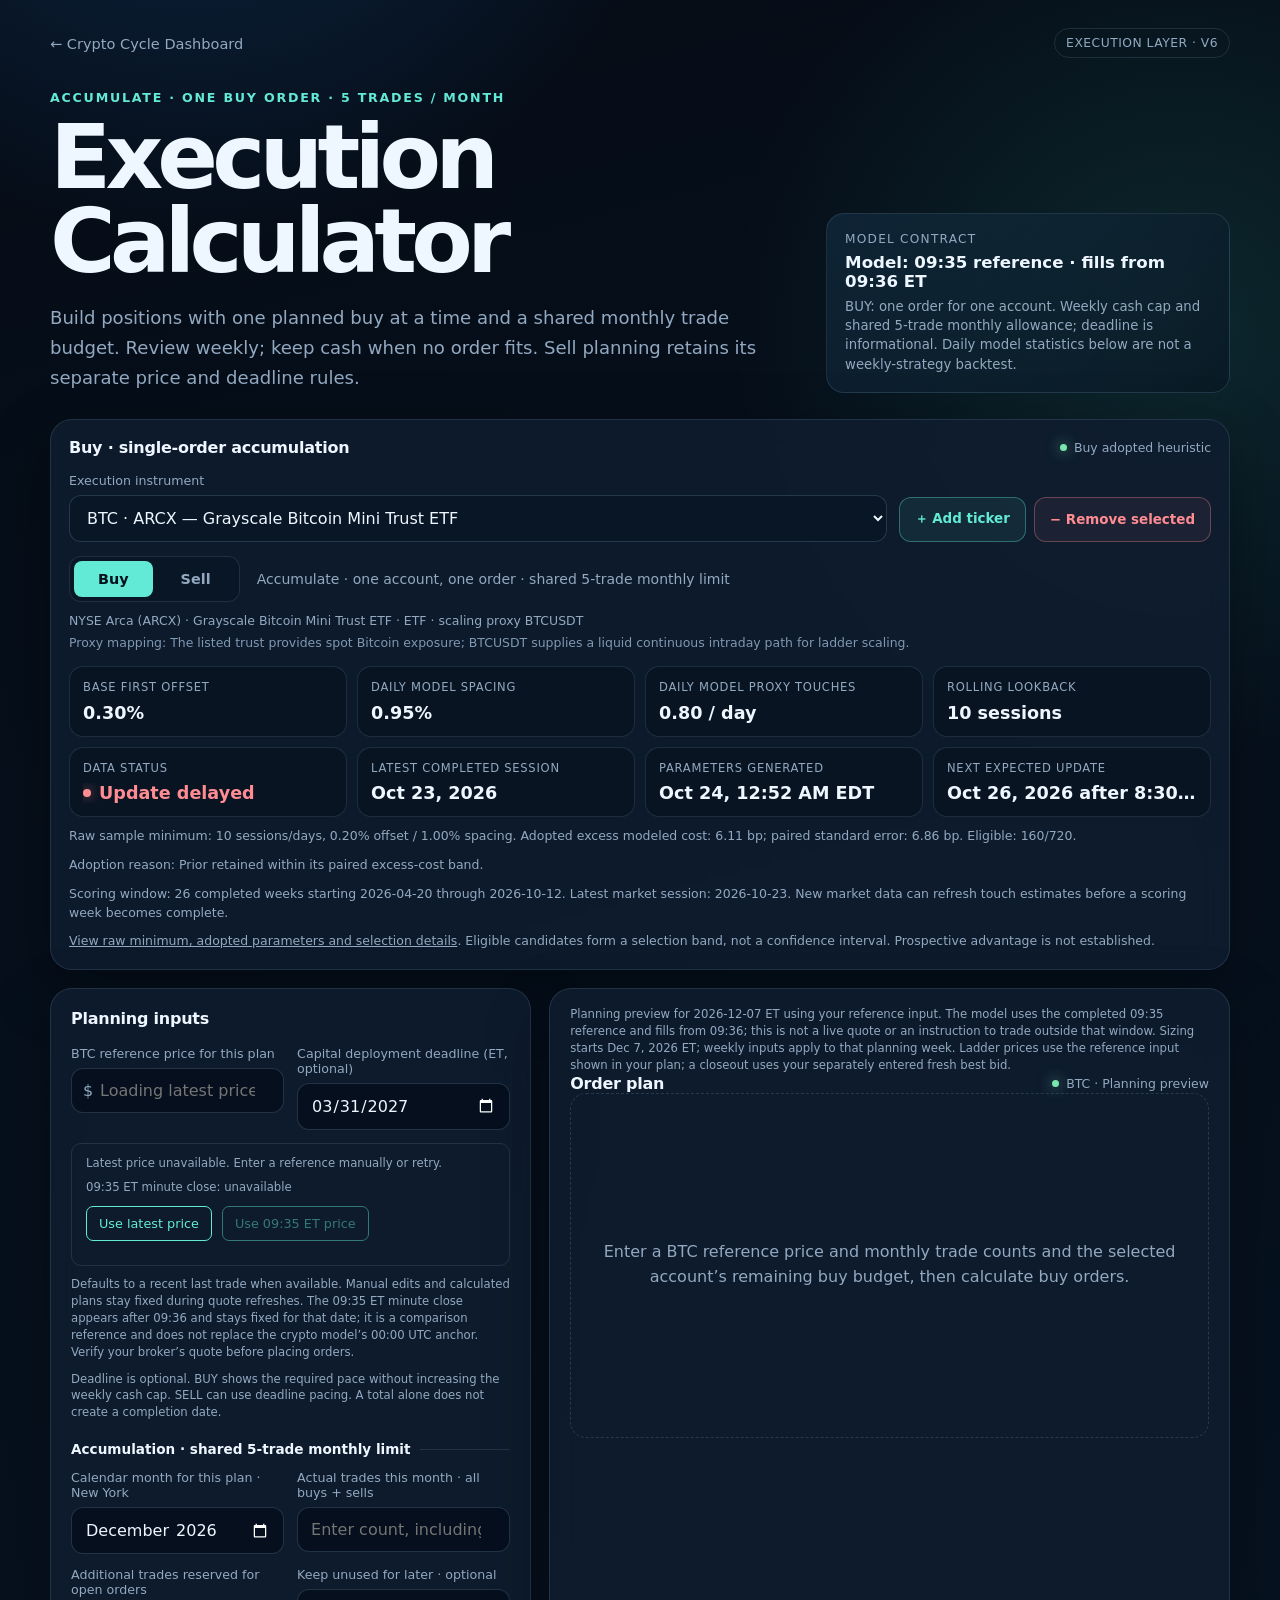
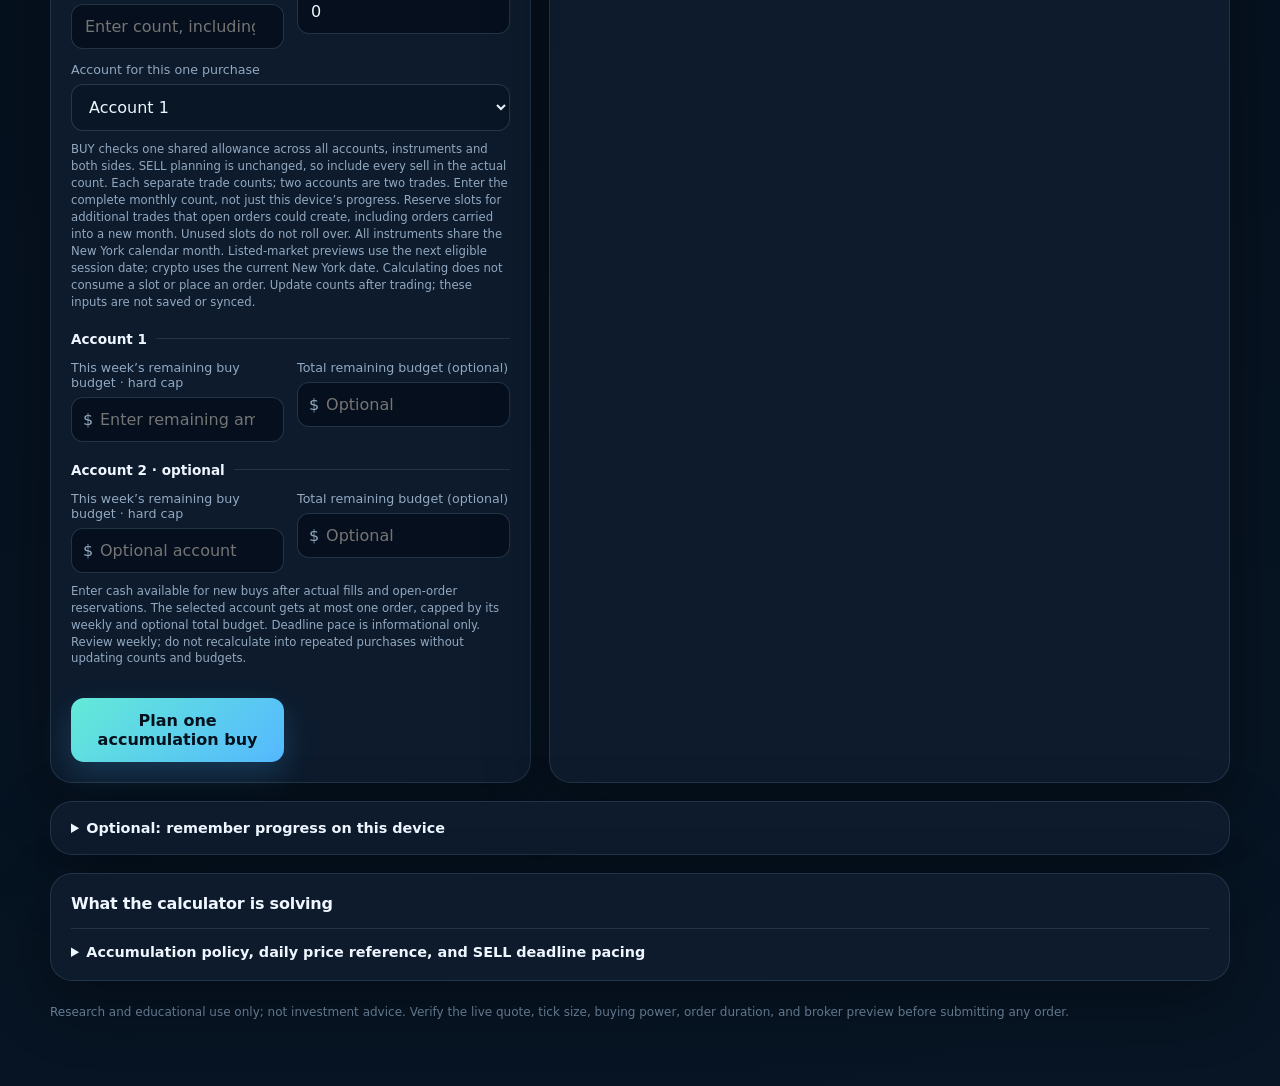
==== commit 274b8024: "Use a five-trade monthly allowance for accumulation BUY Replace the annual 50-trade gate with a shar" ====
--- a/execution/index.html
+++ b/execution/index.html
@@ -192,9 +192,9 @@
 
     <section class="hero">
       <div>
-        <p class="eyebrow">Accumulate · one buy order · 50 trades / year</p>
+        <p class="eyebrow">Accumulate · one buy order · 5 trades / month</p>
         <h1>Execution<br>Calculator</h1>
-        <p class="lede">Build positions with one planned buy at a time and a shared annual trade budget. Review weekly; keep cash when no order fits. Sell planning retains its separate price and deadline rules.</p>
+        <p class="lede">Build positions with one planned buy at a time and a shared monthly trade budget. Review weekly; keep cash when no order fits. Sell planning retains its separate price and deadline rules.</p>
       </div>
       <div class="stamp">
         <div class="stamp-label">Model contract</div>
@@ -265,28 +265,28 @@
           </div>
           <p id="reference-hint" class="hint">Defaults to a recent last trade when available. Manual edits and calculated plans stay fixed during quote refreshes. The 09:35 ET minute close appears after 09:36 and stays fixed for that date; it is a comparison reference and does not replace the crypto model’s 00:00 UTC anchor. Verify your broker’s quote before placing orders.</p>
           <p id="deadline-hint" class="hint">Deadline is optional. BUY shows the required pace without increasing the weekly cash cap. SELL can use deadline pacing. A total alone does not create a completion date.</p>
-          <div class="account-title" data-buy>Accumulation · shared 50-trade annual limit</div>
+          <div class="account-title" data-buy>Accumulation · shared 5-trade monthly limit</div>
           <div class="field" data-buy>
-            <label for="annual-year">Calendar year</label>
-            <input id="annual-year" type="number" min="2025" max="9999" step="1" required>
+            <label for="budget-month">Calendar month for this plan · New York</label>
+            <input id="budget-month" type="month" min="2025-01" required>
           </div>
           <div class="field" data-buy>
-            <label for="annual-used">Actual trades this year · all buys + sells</label>
-            <input id="annual-used" type="number" min="0" step="1" placeholder="Enter count, including 0" required>
+            <label for="monthly-used">Actual trades this month · all buys + sells</label>
+            <input id="monthly-used" type="number" min="0" step="1" placeholder="Enter count, including 0" required>
           </div>
           <div class="field" data-buy>
-            <label for="annual-working">Additional trades reserved for open orders</label>
-            <input id="annual-working" type="number" min="0" step="1" placeholder="Enter count, including 0" required>
+            <label for="monthly-working">Additional trades reserved for open orders</label>
+            <input id="monthly-working" type="number" min="0" step="1" placeholder="Enter count, including 0" required>
           </div>
           <div class="field" data-buy>
-            <label for="annual-reserve">Keep unused for later · optional</label>
-            <input id="annual-reserve" type="number" min="0" max="50" step="1" value="0" required>
+            <label for="monthly-reserve">Keep unused for later · optional</label>
+            <input id="monthly-reserve" type="number" min="0" max="5" step="1" value="0" required>
           </div>
           <div class="field wide" data-buy>
             <label for="buy-account">Account for this one purchase</label>
             <select id="buy-account"><option value="one">Account 1</option><option value="two">Account 2</option></select>
           </div>
-          <p class="hint" data-buy>BUY checks one shared allowance across all accounts, instruments and both sides. SELL planning is unchanged, so include every sell in the actual count. Each separate trade counts; two accounts are two trades. Enter the complete annual count, not just this device’s progress. Reserve slots for additional trades that open orders could create, including across year-end. Calculating does not consume a slot or place an order. Update counts after trading; these inputs are not saved or synced.</p>
+          <p class="hint" data-buy>BUY checks one shared allowance across all accounts, instruments and both sides. SELL planning is unchanged, so include every sell in the actual count. Each separate trade counts; two accounts are two trades. Enter the complete monthly count, not just this device’s progress. Reserve slots for additional trades that open orders could create, including orders carried into a new month. Unused slots do not roll over. All instruments share the New York calendar month. Listed-market previews use the next eligible session date; crypto uses the current New York date. Calculating does not consume a slot or place an order. Update counts after trading; these inputs are not saved or synced.</p>
           <div class="field wide" data-sell hidden>
             <label for="sell-policy">Sale priority</label>
             <select id="sell-policy" disabled>
@@ -414,7 +414,7 @@
         <details>
           <summary>Accumulation policy, daily price reference, and SELL deadline pacing</summary>
           <div class="method-copy">
-            <p data-buy><strong>Accumulation BUY policy.</strong> At most one order for the chosen account. The annual 50-trade budget is shared across instruments, accounts, buys and sells; actual counts and additional open-order slots must be entered manually. Optional reserves default to zero during accumulation. Weekly and total cash limits are hard caps. The base first offset is retained as a price reference, with no spacing, daily-touch sizing or deadline tightening. This is a policy overlay, not a newly fitted or validated weekly strategy. The existing daily-ladder diagnostics below do not establish its performance.</p>
+            <p data-buy><strong>Accumulation BUY policy.</strong> At most one order for the chosen account. The monthly 5-trade budget is shared across instruments, accounts, buys and sells; actual counts and additional open-order slots must be entered manually. Optional reserves default to zero during accumulation. Weekly and total cash limits are hard caps. The base first offset is retained as a price reference, with no spacing, daily-touch sizing or deadline tightening. This is a policy overlay, not a newly fitted or validated weekly strategy. The existing daily-ladder diagnostics below do not establish its performance.</p>
             <p><strong>Market layer.</strong> The updater searches rolling lookback × first offset × spacing on the selected instrument's minute data, <strong id="method-proxy">—</strong>. Every historical reference is the close of the <span id="method-reference">09:35</span> <span id="method-timezone">ET</span> bar; eligible fills begin at <span id="method-fill">09:36</span>. Candidate ladders are compared by walk-forward weekly implementation shortfall. A paired excess-cost selection band and the prior published parameter regularize the result. The adopted values are a heuristic, not statistically optimal parameters; the eligible band is not a confidence interval.</p>
             <p><strong>24/7 spot pairs.</strong> The daily reference is the close of the 00:00 UTC minute, with eligible fills from 00:01 through 23:59. Weekends and holidays count; weeks run Monday–Sunday in UTC. Both directions are fitted separately from the pair's full-day highs and lows. Scaling runs daily at 04:30 UTC with an 08:30 retry after archives become available. GTC orders remain live until filled or cancelled. A new reference or calculation does not cancel them; accumulation BUY does not schedule daily replacements. Exchange tick, quantity and notional filters apply; changing market prices can also affect the exchange's dynamic price bands.</p>
             <p><strong>Sizing layer.</strong> Accumulation BUY divides the smaller of the weekly cash cap and optional total remaining budget by the reference price, rounds quantity down, and places it in one order subject to instrument limits. SELL retains daily-ladder sizing: remaining target quantity divided by remaining sessions and expected rung hits, capped at holdings after accounting for existing sell orders. Buy prices round down and passive sell prices round up: to cents for listed securities, or the exchange price tick for crypto. Crypto quantities follow the exchange step and minimum order size.</p>
@@ -432,7 +432,7 @@
   </main>
 
   <script src="./market-calendar.js?v=2"></script>
-  <script src="./execution-core.js?v=7"></script>
+  <script src="./execution-core.js?v=8"></script>
   <script src="./market-quotes.js?v=2"></script>
   <script>
     const PARAMS_URL = "../data/execution_params.json";
@@ -655,12 +655,17 @@
         throw new Error("Local progress is confirmed for the current week, not the next planning week. Edit target amounts to use manual preview mode; confirm the new progress week when it begins.");
       return capped;
     }
+    function planningBudgetMonth() {
+      // A shared PA limit needs one timezone even when price models use UTC.
+      const date = isCrypto() ? ExecutionCore.calendarParts({market_calendar: "XNYS"}).date : tradingWindow().planningDate;
+      return date ? key(date).slice(0, 7) : "";
+    }
     function renderAccount(name, weekly, capital, reference, deadlineSessions, weekSessions) {
       const value = id => document.getElementById(id).value;
-      const planningYear = tradingWindow().planningDate?.getUTCFullYear();
-      if (+value("annual-year") !== planningYear)
-        throw new Error(`Enter counts for the planning calendar year ${planningYear}. Include any open orders carried into that year.`);
-      const accumulation = {used: value("annual-used"), working: value("annual-working"), reserve: value("annual-reserve")};
+      const planningMonth = planningBudgetMonth();
+      if (value("budget-month") !== planningMonth)
+        throw new Error(`Enter counts for the planning calendar month ${planningMonth}. Include any open orders carried into that month.`);
+      const accumulation = {used: value("monthly-used"), working: value("monthly-working"), reserve: value("monthly-reserve")};
       const plan = progressPlan(name, ExecutionCore.buyPlan({weekly, total: capital, reference, weekSessions, horizon: deadlineSessions, params, accumulation}));
       const c = plan.controller, a = plan.allowance, count = plan.orders.length;
       const rows = plan.orders.map(o => `<tr><td>Single buy</td><td>${priceText(o.price)}</td><td>${qty(o.shares)}</td><td>${money2.format(o.notional)}</td></tr>`).join("");
@@ -675,12 +680,12 @@
           <div class="result-metric"><span>Weekly budget cap</span><strong>${money.format(c.weekly)}</strong></div>
           <div class="result-metric"><span>Planned quantity</span><strong>${qty(plan.orderQuantity)}</strong></div>
           <div class="result-metric"><span>Cost at limit</span><strong>${money2.format(spend)}</strong></div>
-          <div class="result-metric"><span>Actual trades / year</span><strong>${a.used} / ${a.limit}</strong></div>
+          <div class="result-metric"><span>Actual trades / month</span><strong>${a.used} / ${a.limit}</strong></div>
           <div class="result-metric"><span>Free slots after this plan</span><strong>${Math.max(0, a.available - count)}</strong></div>
         </div>
         ${rows ? `<div class="table-wrap"><table><thead><tr><th>Buy order</th><th>Limit</th><th>${unitLabel()}</th><th>Cost at limit</th></tr></thead><tbody>${rows}</tbody></table></div>` : ""}
         <div class="notice">${plan.progressNote || ""}${reason} ${schedule}<br>
-          Annual allowance: ${a.remaining} remaining before ${a.working} open-order slots and ${a.reserve} optional reserves; this plan uses ${count} additional slot${count === 1 ? "" : "s"} if traded. The other account has no order in this plan.<br>
+          Monthly allowance: ${a.remaining} remaining before ${a.working} open-order slots and ${a.reserve} optional reserves; this plan uses ${count} additional slot${count === 1 ? "" : "s"} if traded. The other account has no order in this plan.<br>
           ${plan.unallocated > 0 ? `Unallocated remainder: ${qty(plan.unallocated)} ${unitLabel()}; no extra orders are generated to fill it. ` : ""}Quantity is sized at the reference price; the limit discount does not increase exposure. Keep fees within available cash. ${isCrypto() ? "GTC orders stay open until filled or cancelled. Include them in reservations; do not stack a replacement." : "Use DAY duration and verify expiry or cancellation before replacing an order."} Refresh actual counts and remaining budgets before the next plan. This calculator cannot verify or enforce trades at your broker.</div>
       </article>`;
     }
@@ -819,7 +824,7 @@
       const empty = document.getElementById("empty");
       empty.hidden = false;
       empty.textContent = parametersReady()
-        ? `Enter a ${params.symbol || "instrument"} reference price and ${side === "sell" ? `remaining ${unitLabel()}, holdings and existing sell orders` : "annual trade counts and the selected account’s remaining buy budget"}, then calculate ${side} orders.`
+        ? `Enter a ${params.symbol || "instrument"} reference price and ${side === "sell" ? `remaining ${unitLabel()}, holdings and existing sell orders` : "monthly trade counts and the selected account’s remaining buy budget"}, then calculate ${side} orders.`
         : `${params.symbol || "This instrument"} has no fitted ${side} scaling yet. Orders stay disabled until parameters are published.`;
     }
     function updateRemoveLink() {
@@ -868,14 +873,14 @@
       document.getElementById("deadline-label").textContent = `${side === "sell" ? "Sale completion" : "Capital deployment"} deadline (${zoneLabel()}, optional)`;
       document.getElementById("reference-price").min = params.min_price || params.price_tick || .01;
       document.getElementById("closeout-bid").min = params.min_price || params.price_tick || .01;
-      document.getElementById("side-note").textContent = side === "sell" ? `Sell above the reference · ${unitLabel()} targets` : "Accumulate · one account, one order · shared 50-trade limit";
+      document.getElementById("side-note").textContent = side === "sell" ? `Sell above the reference · ${unitLabel()} targets` : "Accumulate · one account, one order · shared 5-trade monthly limit";
       for (const suffix of ["one", "two"]) {
         const labels = {weekly: `${unitLabel()} remaining to sell this week`, total: `Total ${unitLabel()} remaining (optional)`, held: `Current held ${unitLabel()}`, reserved: `${unitLabel()} in existing sell orders`};
         for (const [field, label] of Object.entries(labels)) document.querySelector(`label[for="sell-${field}-${suffix}"]`).textContent = label;
       }
       document.getElementById("buy-hint").textContent = "Enter cash available for new buys after actual fills and open-order reservations. The selected account gets at most one order, capped by its weekly and optional total budget. Deadline pace is informational only. Review weekly; do not recalculate into repeated purchases without updating counts and budgets.";
       if (side === "buy") {
-        document.getElementById("contract-note").textContent = "BUY: one order for one account. Weekly cash cap and shared 50-trade annual allowance; deadline is informational. Daily model statistics below are not a weekly-strategy backtest.";
+        document.getElementById("contract-note").textContent = "BUY: one order for one account. Weekly cash cap and shared 5-trade monthly allowance; deadline is informational. Daily model statistics below are not a weekly-strategy backtest.";
         if (isCrypto()) document.getElementById("crypto-contract").textContent = `24/7 · Quantity step ${params.quantity_step} ${params.base_asset}; price tick ${params.price_tick} ${params.currency}; minimum order ${params.min_notional} ${params.currency}. Include existing GTC orders in cash and trade-slot reservations; no automatic daily replacement.`;
       }
       document.getElementById("sell-hint").textContent = `Remaining quantities include unfilled orders. Existing sell orders are deducted from the target and holdings when sizing new orders. Subtract actual fills from both targets and holdings. ${isCrypto() ? "Quantities use the exchange step, including fractions." : "Output uses whole shares."} Switching ticker clears sale quantities.`;
@@ -1021,6 +1026,11 @@
     });
     document.getElementById("calculator-form").addEventListener("input", event => {
       if (event.target.id === "closeout-bid") bidUpdatedAt = Date.now();
+      if (event.target.id === "budget-month") {
+        // A new period needs fresh counts, never reused history or assumed zero.
+        document.getElementById("monthly-used").value = "";
+        document.getElementById("monthly-working").value = "";
+      }
       document.getElementById("form-error").hidden = true;
       clearResults();
       syncSellPolicy();
@@ -1039,7 +1049,7 @@
       renderModel();
       syncSellPolicy();
       const windowState = applyTradingWindow();
-      const planningCycle = `${selectedInstrumentId}:${key(nyParts().date)}:${windowState.planningDate ? key(windowState.planningDate) : ""}:${!!windowState.preview}`;
+      const planningCycle = `${selectedInstrumentId}:${key(nyParts().date)}:${windowState.planningDate ? key(windowState.planningDate) : ""}:${!!windowState.preview}:${side === "buy" ? planningBudgetMonth() : ""}`;
       if (lastPlanningCycle && planningCycle !== lastPlanningCycle) clearResults();
       lastPlanningCycle = planningCycle;
       if (!windowState.open) {
@@ -1054,7 +1064,7 @@
     }
     setInterval(refreshClock, 30000);
     document.addEventListener("visibilitychange", refreshClock);
-    document.getElementById("annual-year").value = nyParts().date.getUTCFullYear();
+    document.getElementById("budget-month").value = planningBudgetMonth();
     applyTradingWindow();
     loadParams();
   </script>
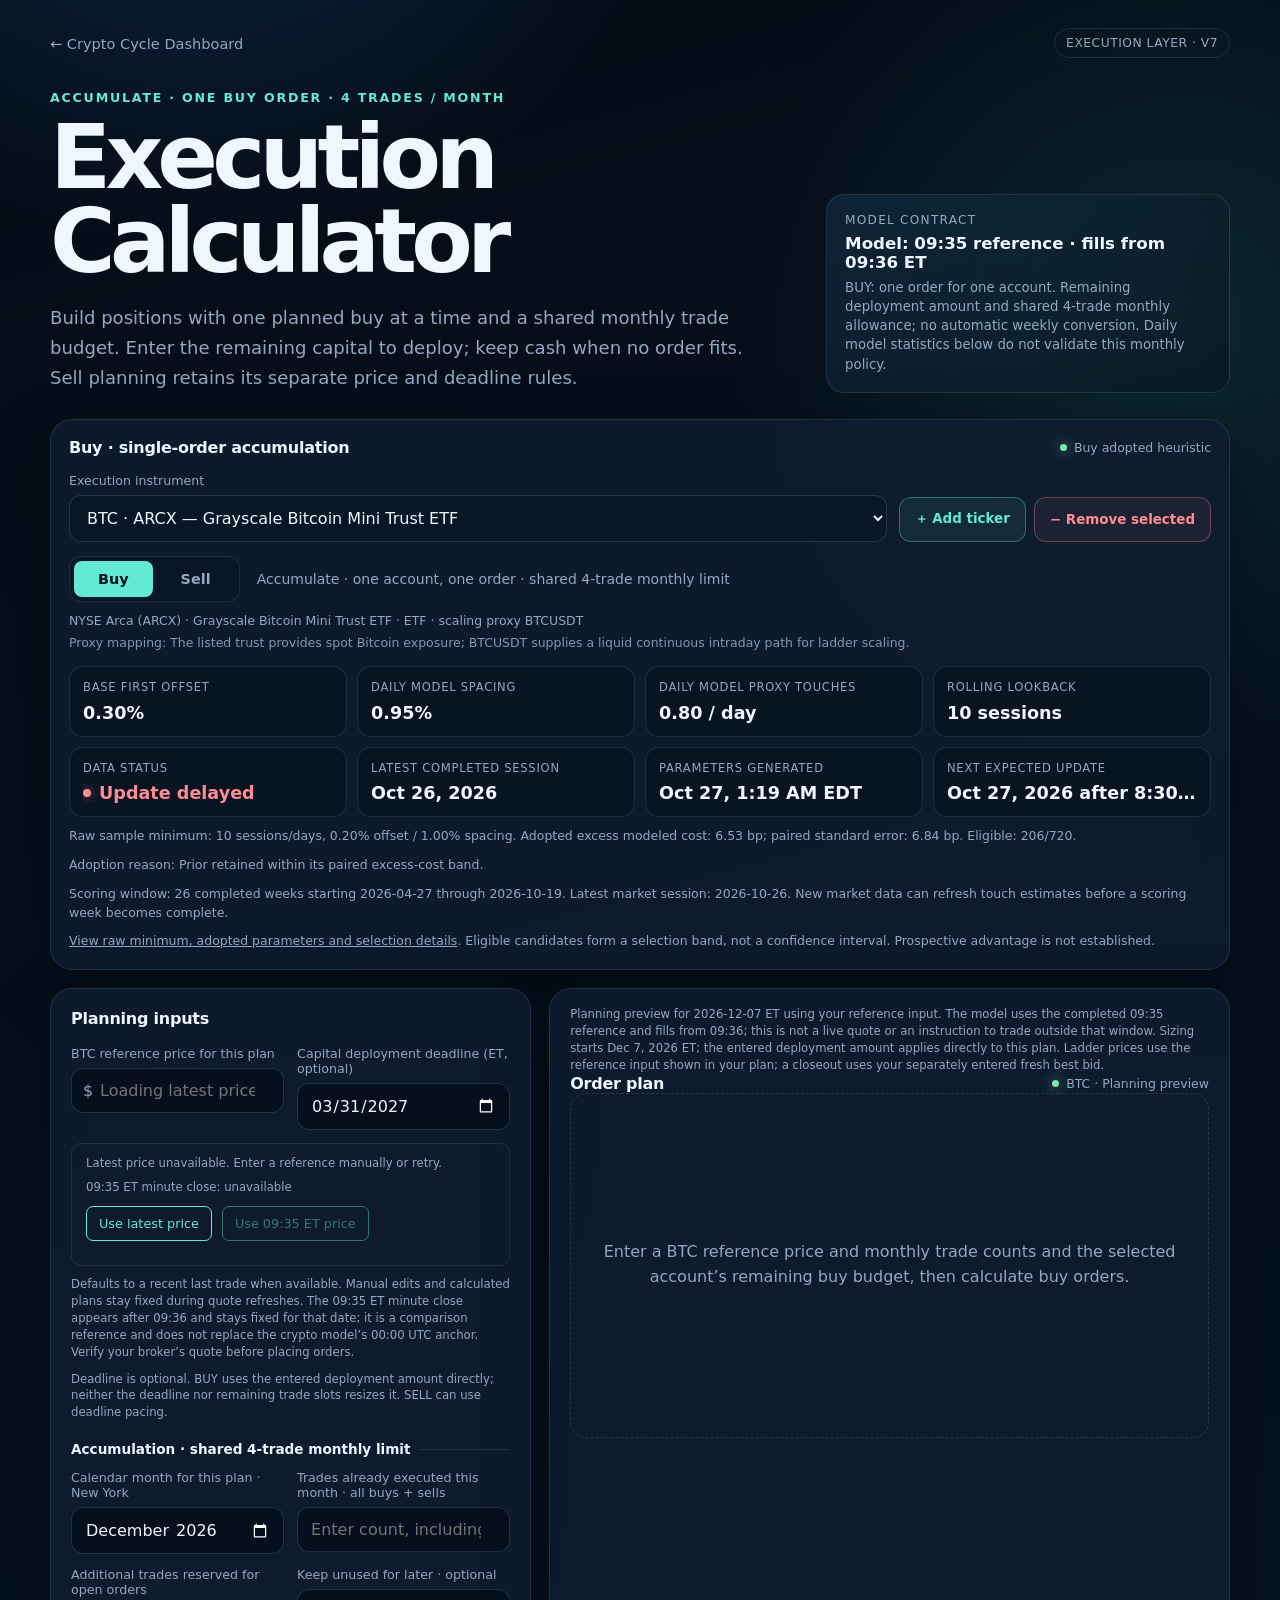
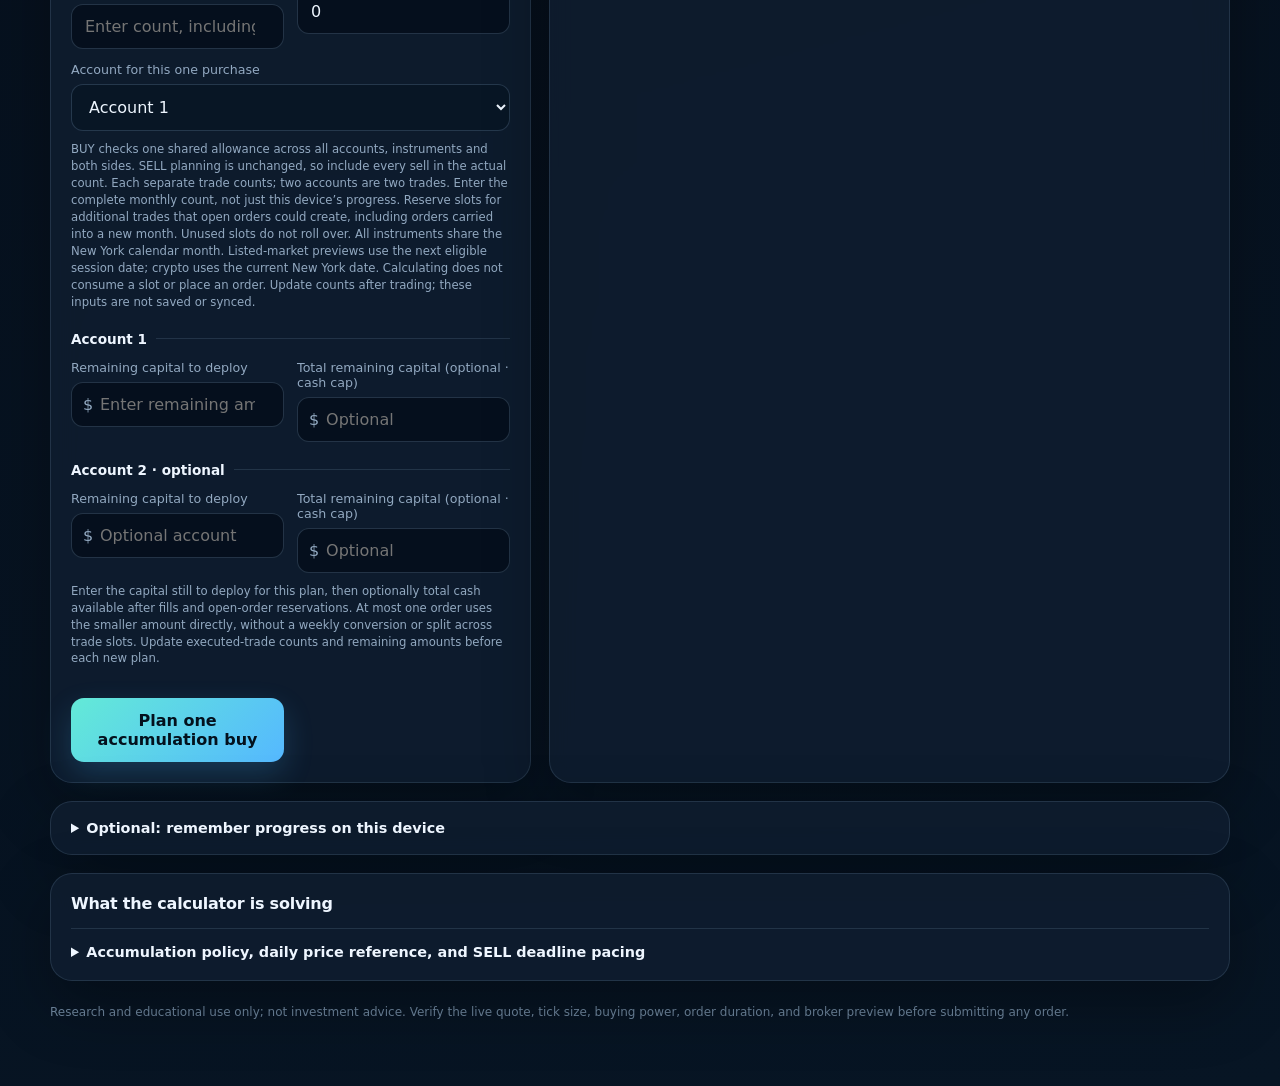
==== commit 869e343a: "Use remaining deployment capital with a four-trade monthly buy limit Replace weekly BUY input semant" ====
--- a/execution/index.html
+++ b/execution/index.html
@@ -187,19 +187,19 @@
   <main class="shell">
     <div class="topbar">
       <a class="back" href="../">← Crypto Cycle Dashboard</a>
-      <span class="tag">Execution layer · v6</span>
+      <span class="tag">Execution layer · v7</span>
     </div>
 
     <section class="hero">
       <div>
-        <p class="eyebrow">Accumulate · one buy order · 5 trades / month</p>
+        <p class="eyebrow">Accumulate · one buy order · 4 trades / month</p>
         <h1>Execution<br>Calculator</h1>
-        <p class="lede">Build positions with one planned buy at a time and a shared monthly trade budget. Review weekly; keep cash when no order fits. Sell planning retains its separate price and deadline rules.</p>
+        <p class="lede">Build positions with one planned buy at a time and a shared monthly trade budget. Enter the remaining capital to deploy; keep cash when no order fits. Sell planning retains its separate price and deadline rules.</p>
       </div>
       <div class="stamp">
         <div class="stamp-label">Model contract</div>
         <div id="contract-times" class="stamp-value">Model: 09:35 reference · fills from 09:36</div>
-        <div id="contract-note" class="stamp-sub">The reference minute is never reused as a fill minute. All order totals are capped at the effective weekly target.</div>
+        <div id="contract-note" class="stamp-sub">The reference minute is never reused as a fill minute. BUY uses your remaining deployment amount directly, within the monthly trade allowance.</div>
       </div>
     </section>
 
@@ -264,14 +264,14 @@
             <p id="quote-action-status" class="hint" role="status" aria-live="polite"></p>
           </div>
           <p id="reference-hint" class="hint">Defaults to a recent last trade when available. Manual edits and calculated plans stay fixed during quote refreshes. The 09:35 ET minute close appears after 09:36 and stays fixed for that date; it is a comparison reference and does not replace the crypto model’s 00:00 UTC anchor. Verify your broker’s quote before placing orders.</p>
-          <p id="deadline-hint" class="hint">Deadline is optional. BUY shows the required pace without increasing the weekly cash cap. SELL can use deadline pacing. A total alone does not create a completion date.</p>
-          <div class="account-title" data-buy>Accumulation · shared 5-trade monthly limit</div>
+          <p id="deadline-hint" class="hint">Deadline is optional. BUY uses the entered deployment amount directly; neither the deadline nor remaining trade slots resizes it. SELL can use deadline pacing.</p>
+          <div class="account-title" data-buy>Accumulation · shared 4-trade monthly limit</div>
           <div class="field" data-buy>
             <label for="budget-month">Calendar month for this plan · New York</label>
             <input id="budget-month" type="month" min="2025-01" required>
           </div>
           <div class="field" data-buy>
-            <label for="monthly-used">Actual trades this month · all buys + sells</label>
+            <label for="monthly-used">Trades already executed this month · all buys + sells</label>
             <input id="monthly-used" type="number" min="0" step="1" placeholder="Enter count, including 0" required>
           </div>
           <div class="field" data-buy>
@@ -280,7 +280,7 @@
           </div>
           <div class="field" data-buy>
             <label for="monthly-reserve">Keep unused for later · optional</label>
-            <input id="monthly-reserve" type="number" min="0" max="5" step="1" value="0" required>
+            <input id="monthly-reserve" type="number" min="0" max="4" step="1" value="0" required>
           </div>
           <div class="field wide" data-buy>
             <label for="buy-account">Account for this one purchase</label>
@@ -302,11 +302,11 @@
 
           <div class="account-title">Account 1</div>
           <div class="field" data-buy>
-            <label for="weekly-one">This week’s remaining buy budget · hard cap</label>
+            <label for="weekly-one">Remaining capital to deploy</label>
             <div class="input-wrap has-prefix"><span class="prefix currency-prefix">$</span><input id="weekly-one" type="number" min="0" step="any" placeholder="Enter remaining amount"></div>
           </div>
           <div class="field" data-buy>
-            <label for="capital-one">Total remaining budget (optional)</label>
+            <label for="capital-one">Total remaining capital (optional · cash cap)</label>
             <div class="input-wrap has-prefix"><span class="prefix currency-prefix">$</span><input id="capital-one" type="number" min="0" step="any" placeholder="Optional"></div>
           </div>
           <div class="field" data-sell hidden><label for="sell-weekly-one">Shares remaining to sell this week</label><input id="sell-weekly-one" type="number" min="0" step="any" value="0" required disabled></div>
@@ -316,18 +316,18 @@
 
           <div class="account-title">Account 2 · optional</div>
           <div class="field" data-buy>
-            <label for="weekly-two">This week’s remaining buy budget · hard cap</label>
+            <label for="weekly-two">Remaining capital to deploy</label>
             <div class="input-wrap has-prefix"><span class="prefix currency-prefix">$</span><input id="weekly-two" type="number" min="0" step="any" placeholder="Optional account"></div>
           </div>
           <div class="field" data-buy>
-            <label for="capital-two">Total remaining budget (optional)</label>
+            <label for="capital-two">Total remaining capital (optional · cash cap)</label>
             <div class="input-wrap has-prefix"><span class="prefix currency-prefix">$</span><input id="capital-two" type="number" min="0" step="any" placeholder="Optional"></div>
           </div>
           <div class="field" data-sell hidden><label for="sell-weekly-two">Shares remaining to sell this week</label><input id="sell-weekly-two" type="number" min="0" step="any" placeholder="Optional account" disabled></div>
           <div class="field" data-sell hidden><label for="sell-total-two">Total shares remaining (optional)</label><input id="sell-total-two" type="number" min="0" step="any" placeholder="Optional for price seeking" disabled></div>
           <div class="field" data-sell hidden><label for="sell-held-two">Current held shares</label><input id="sell-held-two" type="number" min="0" step="any" placeholder="If selling" disabled></div>
           <div class="field" data-sell hidden><label for="sell-reserved-two">Shares in existing sell orders</label><input id="sell-reserved-two" type="number" min="0" step="any" placeholder="0 if none" disabled></div>
-          <p id="buy-hint" class="hint" data-buy>One order for the chosen account, capped by the weekly and optional total budget. An explicit zero means HOLD. Deadline pace is informational only; include actual trades and open-order slots before calculating.</p>
+          <p id="buy-hint" class="hint" data-buy>Enter the amount still to deploy for this plan, then optionally the total cash still available after open-order reservations. The smaller amount caps one order. No weekly conversion or automatic split across the remaining trades. Zero means HOLD.</p>
           <p id="sell-hint" class="hint" data-sell hidden>Enter remaining quantities, including unfilled sell orders. Existing orders are deducted from both the target and held shares when sizing new orders. Subtract actual fills from both remaining targets and holdings each day. Output uses whole shares; switching ticker clears sale quantities.</p>
           <p id="form-error" class="field wide form-error" role="alert" hidden></p>
           <button id="calculate-button" class="primary wide" type="submit">Calculate buy plan</button>
@@ -345,7 +345,7 @@
       <section class="panel progress-panel" aria-label="Optional local progress">
         <details id="progress-details">
           <summary>Optional: remember progress on this device</summary>
-          <p class="progress-copy">Keep using the calculator without any setup. If you want to track fills across weeks, you can keep a separate record for each instrument, direction and account.</p>
+          <p class="progress-copy">The monthly calculator works without any record setup. These optional legacy records use separately confirmed weekly cash limits in addition to the monthly trade limit. They never divide a deployment amount into weekly installments.</p>
           <p class="progress-copy">Records stay in this browser’s local storage on this device. There is no cross-device sync or broker connection. Anyone using this browser profile may see them; clearing site data can erase them. Export a copy if you need a backup. Nothing here places or cancels an order.</p>
           <button id="progress-enable" class="secondary" type="button">Open local progress</button>
           <p id="progress-message" class="progress-copy" role="status" aria-live="polite"></p>
@@ -359,7 +359,7 @@
             <div id="progress-create" class="progress-card">
               <h3 id="progress-create-title">Start from today’s remaining amounts</h3>
               <p id="progress-create-summary" class="progress-copy"></p>
-              <p class="progress-copy">Enter this week’s remaining target and total remaining above, then confirm them here. These become your starting point; earlier fills and whole-position cost basis are unknown. The initial weekly amount is only the remainder for this week, not a recurring quota.</p>
+              <p class="progress-copy">For optional weekly tracking only, confirm that the entered deployment amount is also your remaining cash cap for this week, and enter total remaining capital. SELL uses its weekly and total quantity targets. Creating a record opts into these additional weekly limits; manual monthly calculation does not require them. Earlier fills and whole-position cost basis are unknown.</p>
               <button id="progress-create-button" class="secondary" type="button">Confirm entered amounts and create local record</button>
             </div>
             <div id="progress-task" class="progress-card" hidden>
@@ -414,10 +414,10 @@
         <details>
           <summary>Accumulation policy, daily price reference, and SELL deadline pacing</summary>
           <div class="method-copy">
-            <p data-buy><strong>Accumulation BUY policy.</strong> At most one order for the chosen account. The monthly 5-trade budget is shared across instruments, accounts, buys and sells; actual counts and additional open-order slots must be entered manually. Optional reserves default to zero during accumulation. Weekly and total cash limits are hard caps. The base first offset is retained as a price reference, with no spacing, daily-touch sizing or deadline tightening. This is a policy overlay, not a newly fitted or validated weekly strategy. The existing daily-ladder diagnostics below do not establish its performance.</p>
+            <p data-buy><strong>Accumulation BUY policy.</strong> At most one order for the chosen account. The monthly 4-trade budget is shared across instruments, accounts, buys and sells; actual counts and additional open-order slots must be entered manually. Optional reserves default to zero during accumulation. The entered deployment amount and optional remaining capital are hard caps. The base first offset is retained as a price reference, with no spacing, daily-touch sizing or deadline tightening. This is a policy overlay, not a newly fitted or validated monthly strategy. The existing daily-ladder diagnostics below do not establish its performance.</p>
             <p><strong>Market layer.</strong> The updater searches rolling lookback × first offset × spacing on the selected instrument's minute data, <strong id="method-proxy">—</strong>. Every historical reference is the close of the <span id="method-reference">09:35</span> <span id="method-timezone">ET</span> bar; eligible fills begin at <span id="method-fill">09:36</span>. Candidate ladders are compared by walk-forward weekly implementation shortfall. A paired excess-cost selection band and the prior published parameter regularize the result. The adopted values are a heuristic, not statistically optimal parameters; the eligible band is not a confidence interval.</p>
             <p><strong>24/7 spot pairs.</strong> The daily reference is the close of the 00:00 UTC minute, with eligible fills from 00:01 through 23:59. Weekends and holidays count; weeks run Monday–Sunday in UTC. Both directions are fitted separately from the pair's full-day highs and lows. Scaling runs daily at 04:30 UTC with an 08:30 retry after archives become available. GTC orders remain live until filled or cancelled. A new reference or calculation does not cancel them; accumulation BUY does not schedule daily replacements. Exchange tick, quantity and notional filters apply; changing market prices can also affect the exchange's dynamic price bands.</p>
-            <p><strong>Sizing layer.</strong> Accumulation BUY divides the smaller of the weekly cash cap and optional total remaining budget by the reference price, rounds quantity down, and places it in one order subject to instrument limits. SELL retains daily-ladder sizing: remaining target quantity divided by remaining sessions and expected rung hits, capped at holdings after accounting for existing sell orders. Buy prices round down and passive sell prices round up: to cents for listed securities, or the exchange price tick for crypto. Crypto quantities follow the exchange step and minimum order size.</p>
+            <p><strong>Sizing layer.</strong> Accumulation BUY takes the smaller of remaining capital to deploy and optional total remaining capital, divides only by the reference price, rounds quantity down, and places it in one order subject to instrument limits. SELL retains daily-ladder sizing: remaining target quantity divided by remaining sessions and expected rung hits, capped at holdings after accounting for existing sell orders. Buy prices round down and passive sell prices round up: to cents for listed securities, or the exchange price tick for crypto. Crypto quantities follow the exchange step and minimum order size.</p>
             <p><strong>SELL deadline layer.</strong> Supplying both total remaining and a deadline activates an explicit schedule guardrail. With no deadline, the entered weekly pace is used, capped by total remaining if supplied; market distances are not tightened. The even-pace floor is total remaining × eligible sessions in the current window ÷ sessions to the deadline; the current window ends at the earlier of week-end or the deadline. The effective target is the larger of that floor and the entered weekly target, capped at total remaining. If the floor causes a pace lift, market distances tighten by 1 ÷ √(pace lift), bounded between 0.40× and 1.00×. This rule is deliberately monotone: moving the deadline closer can never reduce the target or widen the ladder.</p>
             <p><strong>Sell scaling.</strong> Sell fits use the largest upward move after the reference, independently of buy drawdowns. The objective minimizes sale shortfall: reference value minus sale proceeds, with unfilled weekly shares valued at the next reference. That terminal valuation is a backtest assumption. Expected hits are proxy price touches, not guaranteed fills; the proxy does not capture the listed instrument's bid–ask spread, queue, partial fills or fees.</p>
             <p><strong>Sale priority.</strong> Price seeking keeps a passive ladder. Finish by deadline adds a manual closeout 15 minutes before the final eligible session closes (23:45 UTC for crypto): recalculate with updated fills, holdings, outstanding orders and a fresh best bid. It generates a sell limit at that bid, rounded down to the applicable price tick. Check the broker or exchange preview before placing it. A moving quote can leave it unfilled. The deadline and closeout rules are explicit overlays, not separately fitted optima. Nothing on this page submits or cancels orders. See the <a href="https://www.nyse.com/trade/hours-calendars" target="_blank" rel="noopener">NYSE session calendar</a>.</p>
@@ -432,7 +432,7 @@
   </main>
 
   <script src="./market-calendar.js?v=2"></script>
-  <script src="./execution-core.js?v=8"></script>
+  <script src="./execution-core.js?v=9"></script>
   <script src="./market-quotes.js?v=2"></script>
   <script>
     const PARAMS_URL = "../data/execution_params.json";
@@ -529,7 +529,7 @@
       }
       const state = tradingWindow();
       document.getElementById("plan-context").textContent = state.open
-        ? `${state.message} Sizing starts ${tradingDateLabel(state.planningDate)} ${zoneLabel()}; weekly inputs apply to that planning week. Ladder prices use the reference input shown in your plan; a closeout uses your separately entered fresh best bid.`.trim()
+        ? `${state.message} Sizing starts ${tradingDateLabel(state.planningDate)} ${zoneLabel()}; ${side === "buy" ? "the entered deployment amount applies directly to this plan" : "weekly inputs apply to that planning week"}. Ladder prices use the reference input shown in your plan; a closeout uses your separately entered fresh best bid.`.trim()
         : state.message;
       button.disabled = !state.open;
       if (!state.open) {
@@ -660,27 +660,25 @@
       const date = isCrypto() ? ExecutionCore.calendarParts({market_calendar: "XNYS"}).date : tradingWindow().planningDate;
       return date ? key(date).slice(0, 7) : "";
     }
-    function renderAccount(name, weekly, capital, reference, deadlineSessions, weekSessions) {
+    function renderAccount(name, deployment, capital, reference, deadlineSessions) {
       const value = id => document.getElementById(id).value;
       const planningMonth = planningBudgetMonth();
       if (value("budget-month") !== planningMonth)
         throw new Error(`Enter counts for the planning calendar month ${planningMonth}. Include any open orders carried into that month.`);
       const accumulation = {used: value("monthly-used"), working: value("monthly-working"), reserve: value("monthly-reserve")};
-      const plan = progressPlan(name, ExecutionCore.buyPlan({weekly, total: capital, reference, weekSessions, horizon: deadlineSessions, params, accumulation}));
+      const plan = progressPlan(name, ExecutionCore.buyPlan({deployment, capital, reference, horizon: deadlineSessions, params, accumulation}));
       const c = plan.controller, a = plan.allowance, count = plan.orders.length;
       const rows = plan.orders.map(o => `<tr><td>Single buy</td><td>${priceText(o.price)}</td><td>${qty(o.shares)}</td><td>${money2.format(o.notional)}</td></tr>`).join("");
       const spend = plan.orders.reduce((sum, o) => sum + o.notional, 0);
-      const schedule = c.enabled
-        ? `Deadline pace reference: ${money.format(c.scheduleFloor)} for the current window. ${plan.behindSchedule ? "The entered budget is below that pace; review the budget or deadline at your next review. " : ""}The deadline never raises this buy budget or tightens the limit.`
-        : "No deadline pressure. The weekly budget is a maximum, not a requirement to trade.";
+      const schedule = `${c.inputCapped ? "Total remaining capital caps this plan below the requested deployment amount. " : ""}Four trades is a monthly maximum, not a target. The deadline does not increase this amount or tighten the limit.`;
       const reason = count ? plan.reason : (plan.progressCapped ? "HOLD: local progress leaves insufficient capacity for a valid order." : plan.reason);
       return `<article class="account-result">
         <div class="result-title"><h3>${name} · BUY ${params.symbol} · ${isCrypto() ? "GTC" : "DAY"}</h3><span class="urgency ${count ? "" : "elevated"}">${count ? "1 BUY" : "HOLD"}</span></div>
         <div class="result-metrics">
-          <div class="result-metric"><span>Weekly budget cap</span><strong>${money.format(c.weekly)}</strong></div>
+          <div class="result-metric"><span>Deployment amount cap</span><strong>${money.format(c.budget)}</strong></div>
           <div class="result-metric"><span>Planned quantity</span><strong>${qty(plan.orderQuantity)}</strong></div>
           <div class="result-metric"><span>Cost at limit</span><strong>${money2.format(spend)}</strong></div>
-          <div class="result-metric"><span>Actual trades / month</span><strong>${a.used} / ${a.limit}</strong></div>
+          <div class="result-metric"><span>Executed trades / month</span><strong>${a.used} / ${a.limit}</strong></div>
           <div class="result-metric"><span>Free slots after this plan</span><strong>${Math.max(0, a.available - count)}</strong></div>
         </div>
         ${rows ? `<div class="table-wrap"><table><thead><tr><th>Buy order</th><th>Limit</th><th>${unitLabel()}</th><th>Cost at limit</th></tr></thead><tbody>${rows}</tbody></table></div>` : ""}
@@ -867,20 +865,20 @@
       setCurrency(params.currency);
       document.getElementById("reference-price-label").textContent = `${params.symbol} reference price for this plan`;
       document.getElementById("contract-times").textContent = `Model: ${params.reference_time || "09:35"} reference · fills from ${params.fill_start_time || "09:36"} ${zoneLabel()}`;
-      document.getElementById("contract-note").textContent = isCrypto() ? "24/7 spot · Daily UTC cycle · Reference minute excluded from fills. Reset unfilled GTC orders at next midnight." : "Calculate at any time with your reference input. The historical model excludes the reference minute from fills; order totals remain capped at the effective weekly target.";
+      document.getElementById("contract-note").textContent = isCrypto() ? "24/7 spot · Daily UTC cycle · Reference minute excluded from fills. Reset unfilled GTC orders at next midnight." : "Calculate at any time with your reference input. The historical model excludes the reference minute from fills; order totals remain capped at the entered targets.";
       document.getElementById("crypto-contract").hidden = !isCrypto();
       if (isCrypto()) document.getElementById("crypto-contract").textContent = `24/7 · UTC reset · Quantity step ${params.quantity_step} ${params.base_asset}; price tick ${params.price_tick} ${params.currency}; minimum order ${params.min_notional} ${params.currency}. GTC orders do not expire at midnight: manage old orders before replacing the ladder.`;
       document.getElementById("deadline-label").textContent = `${side === "sell" ? "Sale completion" : "Capital deployment"} deadline (${zoneLabel()}, optional)`;
       document.getElementById("reference-price").min = params.min_price || params.price_tick || .01;
       document.getElementById("closeout-bid").min = params.min_price || params.price_tick || .01;
-      document.getElementById("side-note").textContent = side === "sell" ? `Sell above the reference · ${unitLabel()} targets` : "Accumulate · one account, one order · shared 5-trade monthly limit";
+      document.getElementById("side-note").textContent = side === "sell" ? `Sell above the reference · ${unitLabel()} targets` : "Accumulate · one account, one order · shared 4-trade monthly limit";
       for (const suffix of ["one", "two"]) {
         const labels = {weekly: `${unitLabel()} remaining to sell this week`, total: `Total ${unitLabel()} remaining (optional)`, held: `Current held ${unitLabel()}`, reserved: `${unitLabel()} in existing sell orders`};
         for (const [field, label] of Object.entries(labels)) document.querySelector(`label[for="sell-${field}-${suffix}"]`).textContent = label;
       }
-      document.getElementById("buy-hint").textContent = "Enter cash available for new buys after actual fills and open-order reservations. The selected account gets at most one order, capped by its weekly and optional total budget. Deadline pace is informational only. Review weekly; do not recalculate into repeated purchases without updating counts and budgets.";
+      document.getElementById("buy-hint").textContent = "Enter the capital still to deploy for this plan, then optionally total cash available after fills and open-order reservations. At most one order uses the smaller amount directly, without a weekly conversion or split across trade slots. Update executed-trade counts and remaining amounts before each new plan.";
       if (side === "buy") {
-        document.getElementById("contract-note").textContent = "BUY: one order for one account. Weekly cash cap and shared 5-trade monthly allowance; deadline is informational. Daily model statistics below are not a weekly-strategy backtest.";
+        document.getElementById("contract-note").textContent = "BUY: one order for one account. Remaining deployment amount and shared 4-trade monthly allowance; no automatic weekly conversion. Daily model statistics below do not validate this monthly policy.";
         if (isCrypto()) document.getElementById("crypto-contract").textContent = `24/7 · Quantity step ${params.quantity_step} ${params.base_asset}; price tick ${params.price_tick} ${params.currency}; minimum order ${params.min_notional} ${params.currency}. Include existing GTC orders in cash and trade-slot reservations; no automatic daily replacement.`;
       }
       document.getElementById("sell-hint").textContent = `Remaining quantities include unfilled orders. Existing sell orders are deducted from the target and holdings when sizing new orders. Subtract actual fills from both targets and holdings. ${isCrypto() ? "Quantities use the exchange step, including fractions." : "Output uses whole shares."} Switching ticker clears sale quantities.`;
@@ -988,7 +986,7 @@
       const weekSessions = remainingWeekSessions();
       let deadlineSessions = null;
       try {
-        if (deadlineRaw && !deadline) throw new Error("Choose a valid deadline or leave it blank for weekly pacing.");
+        if (deadlineRaw && !deadline) throw new Error("Choose a valid deadline or leave it blank.");
         if (deadline) deadlineSessions = sessionsThrough(deadline);
         if (!(reference > 0) || !Number.isFinite(reference)) throw new Error("Enter a positive reference price.");
         if (deadline !== null && deadlineSessions < 1) throw new Error("The deadline has no eligible sessions remaining. Update or clear it.");
@@ -1007,7 +1005,7 @@
           renderSellAccount("Account 2", "two", reference, deadlineSessions, weekSessions)
         ] : [
           renderAccount(values("buy-account") === "two" ? "Account 2" : "Account 1",
-            values(`weekly-${values("buy-account")}`), values(`capital-${values("buy-account")}`), reference, deadlineSessions, weekSessions)
+            values(`weekly-${values("buy-account")}`), values(`capital-${values("buy-account")}`), reference, deadlineSessions)
         ]).filter(Boolean).join("");
       } catch (error) {
         clearResults();
@@ -1022,7 +1020,9 @@
       }
       document.getElementById("empty").hidden = true;
       const stack = document.getElementById("result-stack"); stack.hidden = false; stack.innerHTML = html;
-      document.getElementById("session-label").textContent = `${windowState.preview ? "Preview · " : ""}${weekSessions} sessions in planning week · ${deadlineSessions === null ? "no deadline · weekly pace / price seeking" : deadlineSessions + " to deadline"}`;
+      document.getElementById("session-label").textContent = side === "buy"
+        ? `${windowState.preview ? "Preview · " : ""}${planningBudgetMonth()} · maximum 4 trades · entered deployment amount`
+        : `${windowState.preview ? "Preview · " : ""}${weekSessions} sessions in planning week · ${deadlineSessions === null ? "no deadline · weekly pace / price seeking" : deadlineSessions + " to deadline"}`;
     });
     document.getElementById("calculator-form").addEventListener("input", event => {
       if (event.target.id === "closeout-bid") bidUpdatedAt = Date.now();
@@ -1069,7 +1069,7 @@
     loadParams();
   </script>
   <script src="./task-ledger.js?v=1"></script>
-  <script src="./task-ledger-ui.js?v=1"></script>
+  <script src="./task-ledger-ui.js?v=2"></script>
   <script>
     window.ExecutionProgressUI?.init({
       context: () => ({ instrumentId: selectedInstrumentId, side, params }),
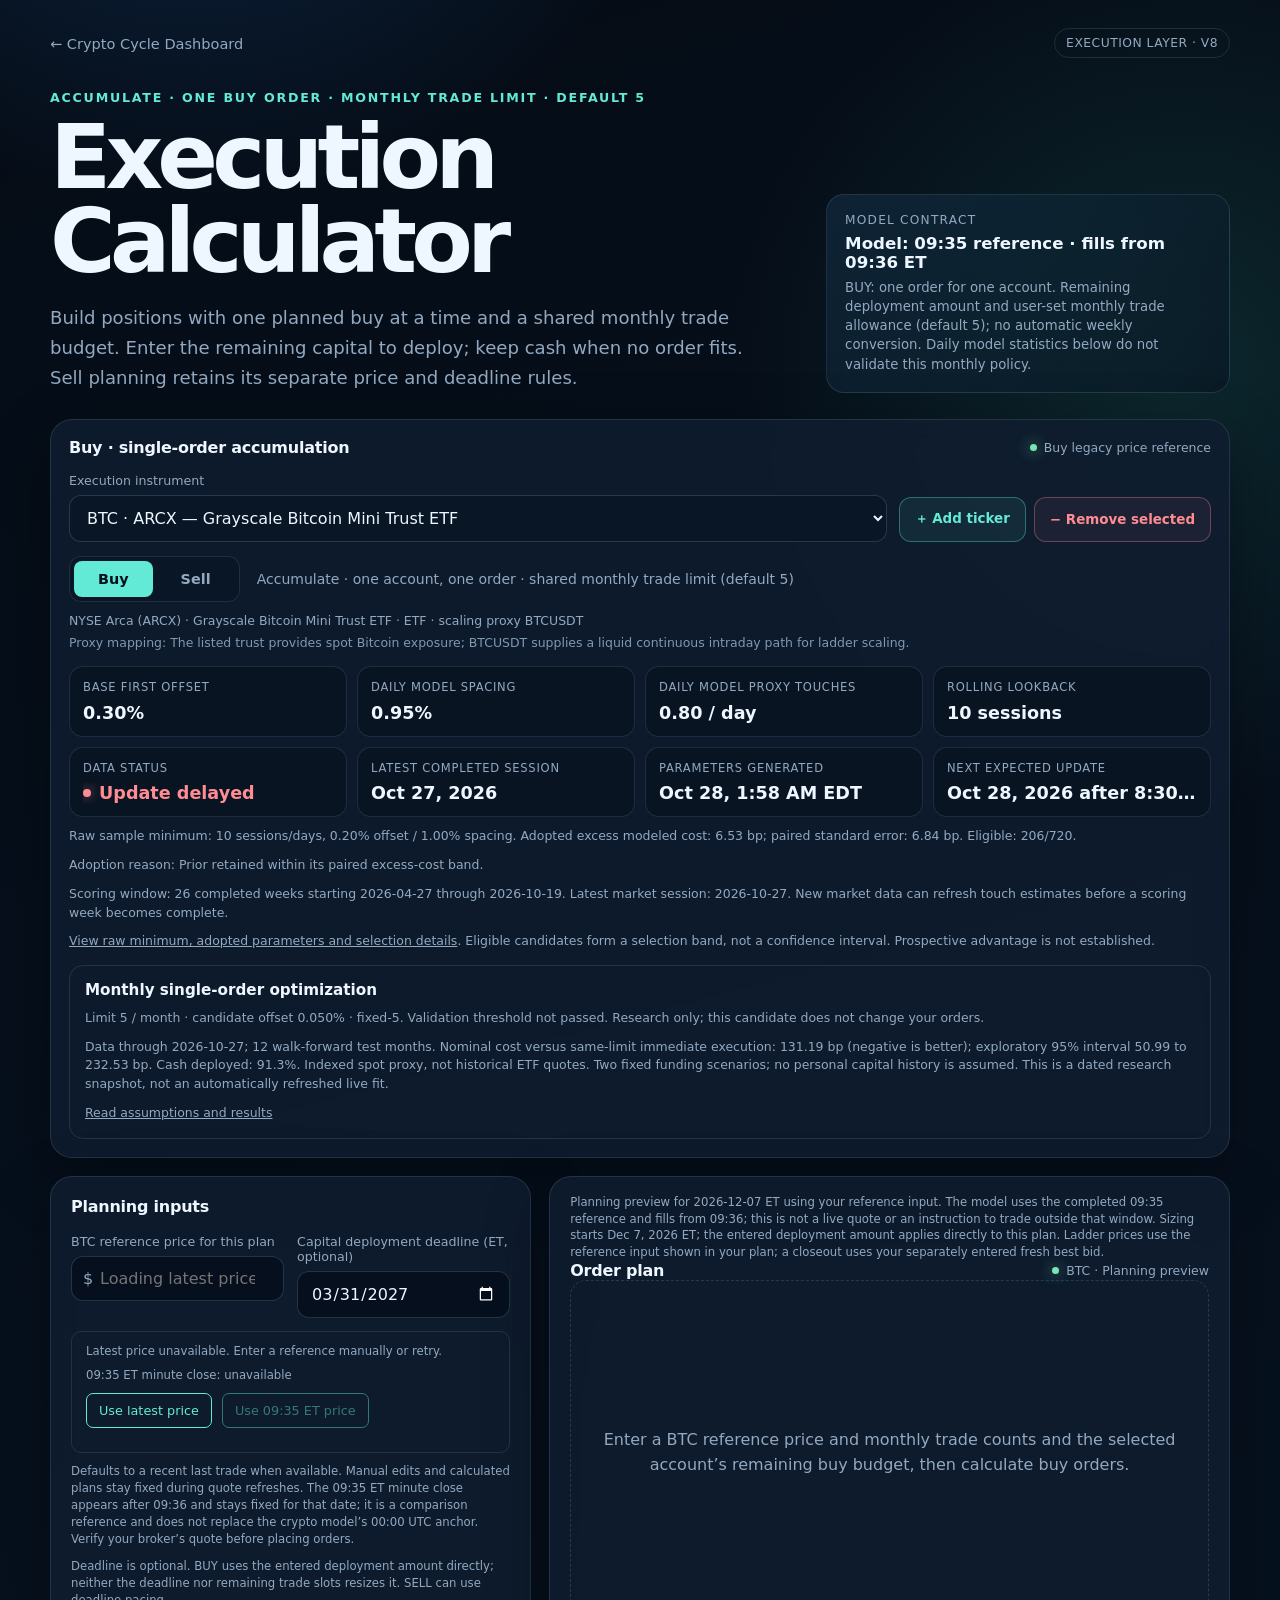
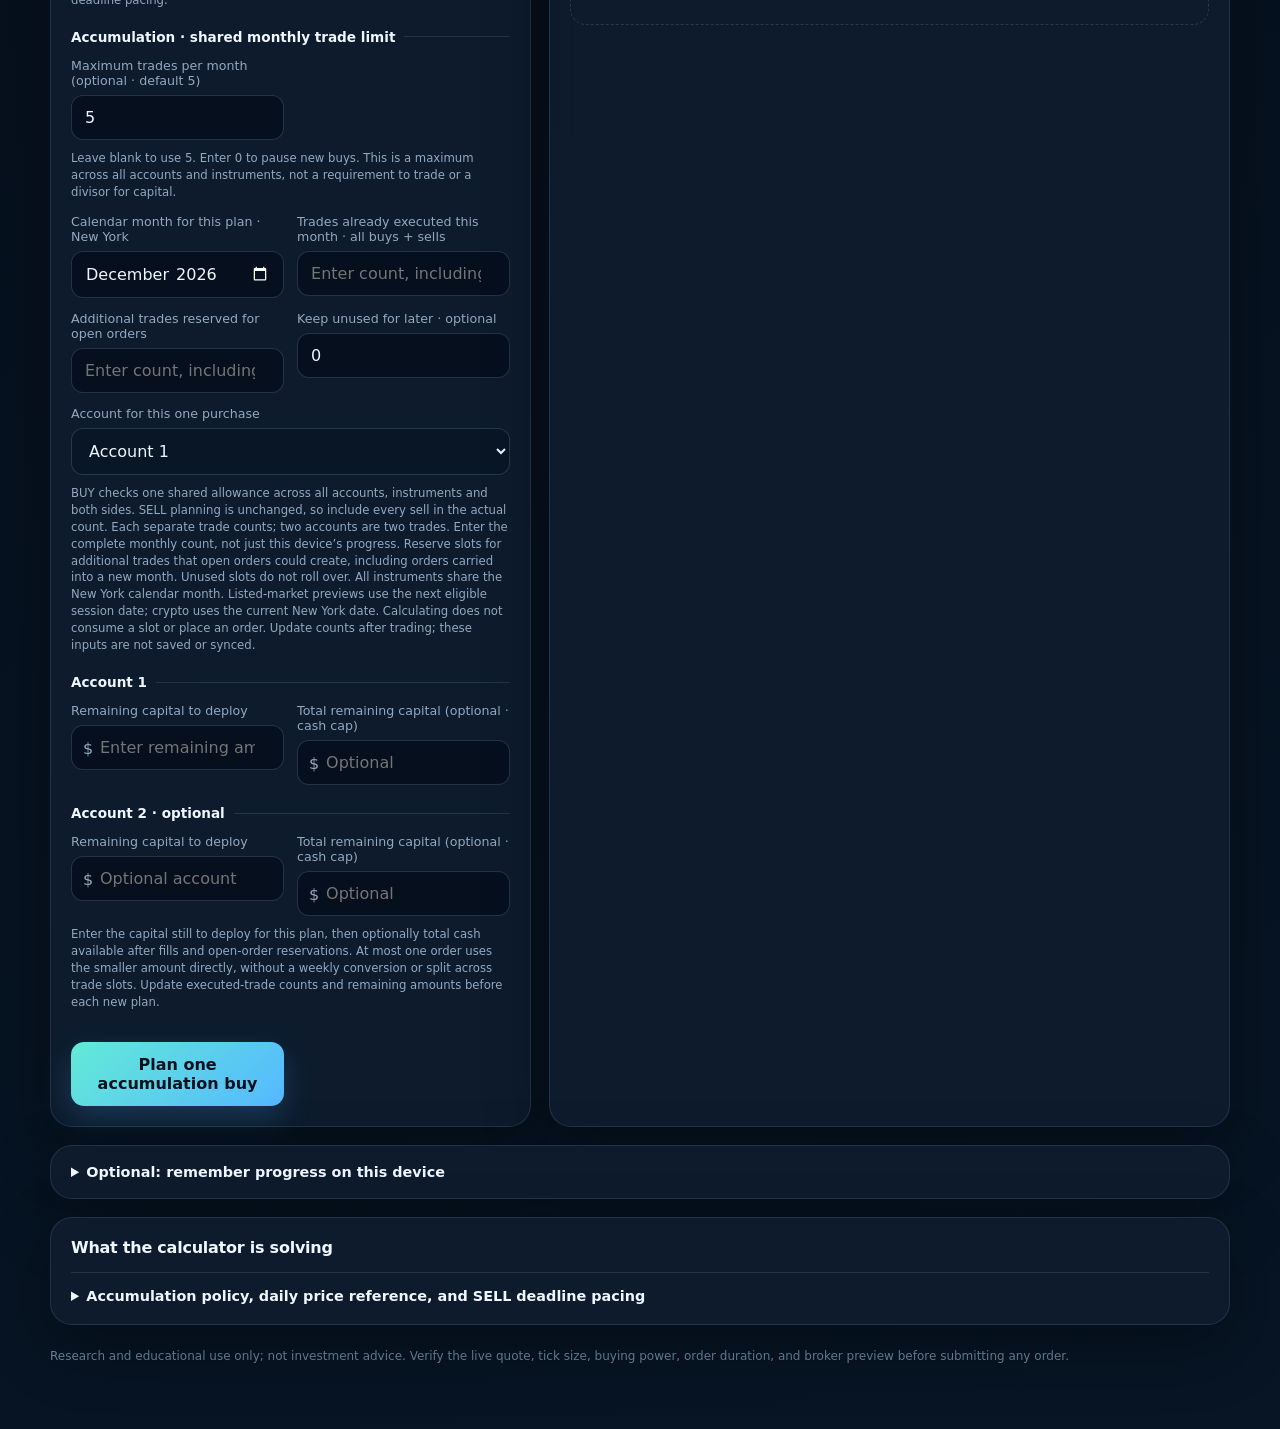
==== commit 2eb58e0f: "Add configurable monthly limits and causal single-order optimization Default the optional trade maxi" ====
--- a/execution/index.html
+++ b/execution/index.html
@@ -187,12 +187,12 @@
   <main class="shell">
     <div class="topbar">
       <a class="back" href="../">← Crypto Cycle Dashboard</a>
-      <span class="tag">Execution layer · v7</span>
+      <span class="tag">Execution layer · v8</span>
     </div>
 
     <section class="hero">
       <div>
-        <p class="eyebrow">Accumulate · one buy order · 4 trades / month</p>
+        <p class="eyebrow">Accumulate · one buy order · Monthly trade limit · default 5</p>
         <h1>Execution<br>Calculator</h1>
         <p class="lede">Build positions with one planned buy at a time and a shared monthly trade budget. Enter the remaining capital to deploy; keep cash when no order fits. Sell planning retains its separate price and deadline rules.</p>
       </div>
@@ -243,6 +243,12 @@
         <p id="selection-reason" class="instrument-meta"></p>
         <p id="selection-window" class="instrument-meta"></p>
         <p class="instrument-meta"><a href="./selector.html">View raw minimum, adopted parameters and selection details</a>. Eligible candidates form a selection band, not a confidence interval. Prospective advantage is not established.</p>
+        <div id="monthly-scaling" class="progress-card" aria-live="polite">
+          <h3>Monthly single-order optimization</h3>
+          <p id="monthly-scaling-status" class="instrument-meta">Loading monthly research…</p>
+          <p id="monthly-scaling-details" class="instrument-meta"></p>
+          <p class="instrument-meta"><a href="../research/results/monthly-single-order-report.md">Read assumptions and results</a></p>
+        </div>
       </section>
 
       <section class="panel inputs">
@@ -265,7 +271,12 @@
           </div>
           <p id="reference-hint" class="hint">Defaults to a recent last trade when available. Manual edits and calculated plans stay fixed during quote refreshes. The 09:35 ET minute close appears after 09:36 and stays fixed for that date; it is a comparison reference and does not replace the crypto model’s 00:00 UTC anchor. Verify your broker’s quote before placing orders.</p>
           <p id="deadline-hint" class="hint">Deadline is optional. BUY uses the entered deployment amount directly; neither the deadline nor remaining trade slots resizes it. SELL can use deadline pacing.</p>
-          <div class="account-title" data-buy>Accumulation · shared 4-trade monthly limit</div>
+          <div class="account-title" data-buy>Accumulation · shared monthly trade limit</div>
+          <div class="field" data-buy>
+            <label for="monthly-limit">Maximum trades per month (optional · default 5)</label>
+            <input id="monthly-limit" type="number" min="0" step="1" value="5" placeholder="5" aria-describedby="monthly-limit-hint">
+          </div>
+          <p id="monthly-limit-hint" class="hint" data-buy>Leave blank to use 5. Enter 0 to pause new buys. This is a maximum across all accounts and instruments, not a requirement to trade or a divisor for capital.</p>
           <div class="field" data-buy>
             <label for="budget-month">Calendar month for this plan · New York</label>
             <input id="budget-month" type="month" min="2025-01" required>
@@ -280,7 +291,7 @@
           </div>
           <div class="field" data-buy>
             <label for="monthly-reserve">Keep unused for later · optional</label>
-            <input id="monthly-reserve" type="number" min="0" max="4" step="1" value="0" required>
+            <input id="monthly-reserve" type="number" min="0" step="1" value="0" required>
           </div>
           <div class="field wide" data-buy>
             <label for="buy-account">Account for this one purchase</label>
@@ -414,7 +425,7 @@
         <details>
           <summary>Accumulation policy, daily price reference, and SELL deadline pacing</summary>
           <div class="method-copy">
-            <p data-buy><strong>Accumulation BUY policy.</strong> At most one order for the chosen account. The monthly 4-trade budget is shared across instruments, accounts, buys and sells; actual counts and additional open-order slots must be entered manually. Optional reserves default to zero during accumulation. The entered deployment amount and optional remaining capital are hard caps. The base first offset is retained as a price reference, with no spacing, daily-touch sizing or deadline tightening. This is a policy overlay, not a newly fitted or validated monthly strategy. The existing daily-ladder diagnostics below do not establish its performance.</p>
+            <p data-buy><strong>Accumulation BUY policy.</strong> At most one order for the chosen account. The optional monthly trade budget (default 5) is shared across instruments, accounts, buys and sells; actual counts and additional open-order slots must be entered manually. Optional reserves default to zero during accumulation. The entered deployment amount and optional remaining capital are hard caps. The base first offset is retained as a price reference, with no spacing, daily-touch sizing or deadline tightening. This is a policy overlay, not a newly fitted or validated monthly strategy. The existing daily-ladder diagnostics below do not establish its performance.</p>
             <p><strong>Market layer.</strong> The updater searches rolling lookback × first offset × spacing on the selected instrument's minute data, <strong id="method-proxy">—</strong>. Every historical reference is the close of the <span id="method-reference">09:35</span> <span id="method-timezone">ET</span> bar; eligible fills begin at <span id="method-fill">09:36</span>. Candidate ladders are compared by walk-forward weekly implementation shortfall. A paired excess-cost selection band and the prior published parameter regularize the result. The adopted values are a heuristic, not statistically optimal parameters; the eligible band is not a confidence interval.</p>
             <p><strong>24/7 spot pairs.</strong> The daily reference is the close of the 00:00 UTC minute, with eligible fills from 00:01 through 23:59. Weekends and holidays count; weeks run Monday–Sunday in UTC. Both directions are fitted separately from the pair's full-day highs and lows. Scaling runs daily at 04:30 UTC with an 08:30 retry after archives become available. GTC orders remain live until filled or cancelled. A new reference or calculation does not cancel them; accumulation BUY does not schedule daily replacements. Exchange tick, quantity and notional filters apply; changing market prices can also affect the exchange's dynamic price bands.</p>
             <p><strong>Sizing layer.</strong> Accumulation BUY takes the smaller of remaining capital to deploy and optional total remaining capital, divides only by the reference price, rounds quantity down, and places it in one order subject to instrument limits. SELL retains daily-ladder sizing: remaining target quantity divided by remaining sessions and expected rung hits, capped at holdings after accounting for existing sell orders. Buy prices round down and passive sell prices round up: to cents for listed securities, or the exchange price tick for crypto. Crypto quantities follow the exchange step and minimum order size.</p>
@@ -432,8 +443,9 @@
   </main>
 
   <script src="./market-calendar.js?v=2"></script>
-  <script src="./execution-core.js?v=9"></script>
+  <script src="./execution-core.js?v=10"></script>
   <script src="./market-quotes.js?v=2"></script>
+  <script src="./monthly-scaling.js?v=1"></script>
   <script>
     const PARAMS_URL = "../data/execution_params.json";
     const REGISTRY_URL = "../data/execution_instruments.json";
@@ -665,12 +677,12 @@
       const planningMonth = planningBudgetMonth();
       if (value("budget-month") !== planningMonth)
         throw new Error(`Enter counts for the planning calendar month ${planningMonth}. Include any open orders carried into that month.`);
-      const accumulation = {used: value("monthly-used"), working: value("monthly-working"), reserve: value("monthly-reserve")};
+      const accumulation = {used: value("monthly-used"), working: value("monthly-working"), reserve: value("monthly-reserve"), limit: value("monthly-limit")};
       const plan = progressPlan(name, ExecutionCore.buyPlan({deployment, capital, reference, horizon: deadlineSessions, params, accumulation}));
       const c = plan.controller, a = plan.allowance, count = plan.orders.length;
       const rows = plan.orders.map(o => `<tr><td>Single buy</td><td>${priceText(o.price)}</td><td>${qty(o.shares)}</td><td>${money2.format(o.notional)}</td></tr>`).join("");
       const spend = plan.orders.reduce((sum, o) => sum + o.notional, 0);
-      const schedule = `${c.inputCapped ? "Total remaining capital caps this plan below the requested deployment amount. " : ""}Four trades is a monthly maximum, not a target. The deadline does not increase this amount or tighten the limit.`;
+      const schedule = `${c.inputCapped ? "Total remaining capital caps this plan below the requested deployment amount. " : ""}${a.limit} trades is a monthly maximum, not a target. The deadline does not increase this amount or tighten the limit.`;
       const reason = count ? plan.reason : (plan.progressCapped ? "HOLD: local progress leaves insufficient capacity for a valid order." : plan.reason);
       return `<article class="account-result">
         <div class="result-title"><h3>${name} · BUY ${params.symbol} · ${isCrypto() ? "GTC" : "DAY"}</h3><span class="urgency ${count ? "" : "elevated"}">${count ? "1 BUY" : "HOLD"}</span></div>
@@ -780,11 +792,17 @@
       selectInstrument(selectedInstrumentId, { resetReference: false, persist: false });
       syncSellPolicy();
     }
+    function monthlyResearchContext() {
+      let limit = null;
+      try { limit = ExecutionCore.monthlyTradeLimit(document.getElementById("monthly-limit").value); } catch (_) {}
+      return {instrumentId: selectedInstrumentId, limit, side};
+    }
     function renderModel() {
+      window.ExecutionMonthlyScaling?.render(monthlyResearchContext());
       const live = params.status === "minute-rolling";
       const pending = !parametersReady();
       const status = document.getElementById("model-status");
-      status.textContent = pending ? `Awaiting first ${side} scaling` : (live ? `${side === "buy" ? "Buy" : "Sell"} adopted heuristic` : "Buy fallback seed");
+      status.textContent = pending ? `Awaiting first ${side} scaling` : (live ? `${side === "buy" ? "Buy legacy price reference" : "Sell adopted heuristic"}` : "Buy fallback seed");
       status.classList.toggle("live", live);
       document.getElementById("base-first").textContent = pending ? "—" : (+params.first_offset_pct).toFixed(2) + "%";
       document.getElementById("base-spacing").textContent = pending ? "—" : (+params.spacing_pct).toFixed(2) + "%";
@@ -871,14 +889,14 @@
       document.getElementById("deadline-label").textContent = `${side === "sell" ? "Sale completion" : "Capital deployment"} deadline (${zoneLabel()}, optional)`;
       document.getElementById("reference-price").min = params.min_price || params.price_tick || .01;
       document.getElementById("closeout-bid").min = params.min_price || params.price_tick || .01;
-      document.getElementById("side-note").textContent = side === "sell" ? `Sell above the reference · ${unitLabel()} targets` : "Accumulate · one account, one order · shared 4-trade monthly limit";
+      document.getElementById("side-note").textContent = side === "sell" ? `Sell above the reference · ${unitLabel()} targets` : "Accumulate · one account, one order · shared monthly trade limit (default 5)";
       for (const suffix of ["one", "two"]) {
         const labels = {weekly: `${unitLabel()} remaining to sell this week`, total: `Total ${unitLabel()} remaining (optional)`, held: `Current held ${unitLabel()}`, reserved: `${unitLabel()} in existing sell orders`};
         for (const [field, label] of Object.entries(labels)) document.querySelector(`label[for="sell-${field}-${suffix}"]`).textContent = label;
       }
       document.getElementById("buy-hint").textContent = "Enter the capital still to deploy for this plan, then optionally total cash available after fills and open-order reservations. At most one order uses the smaller amount directly, without a weekly conversion or split across trade slots. Update executed-trade counts and remaining amounts before each new plan.";
       if (side === "buy") {
-        document.getElementById("contract-note").textContent = "BUY: one order for one account. Remaining deployment amount and shared 4-trade monthly allowance; no automatic weekly conversion. Daily model statistics below do not validate this monthly policy.";
+        document.getElementById("contract-note").textContent = "BUY: one order for one account. Remaining deployment amount and user-set monthly trade allowance (default 5); no automatic weekly conversion. Daily model statistics below do not validate this monthly policy.";
         if (isCrypto()) document.getElementById("crypto-contract").textContent = `24/7 · Quantity step ${params.quantity_step} ${params.base_asset}; price tick ${params.price_tick} ${params.currency}; minimum order ${params.min_notional} ${params.currency}. Include existing GTC orders in cash and trade-slot reservations; no automatic daily replacement.`;
       }
       document.getElementById("sell-hint").textContent = `Remaining quantities include unfilled orders. Existing sell orders are deducted from the target and holdings when sizing new orders. Subtract actual fills from both targets and holdings. ${isCrypto() ? "Quantities use the exchange step, including fractions." : "Output uses whole shares."} Switching ticker clears sale quantities.`;
@@ -1021,7 +1039,7 @@
       document.getElementById("empty").hidden = true;
       const stack = document.getElementById("result-stack"); stack.hidden = false; stack.innerHTML = html;
       document.getElementById("session-label").textContent = side === "buy"
-        ? `${windowState.preview ? "Preview · " : ""}${planningBudgetMonth()} · maximum 4 trades · entered deployment amount`
+        ? `${windowState.preview ? "Preview · " : ""}${planningBudgetMonth()} · maximum ${ExecutionCore.monthlyTradeLimit(values("monthly-limit"))} trades · entered deployment amount`
         : `${windowState.preview ? "Preview · " : ""}${weekSessions} sessions in planning week · ${deadlineSessions === null ? "no deadline · weekly pace / price seeking" : deadlineSessions + " to deadline"}`;
     });
     document.getElementById("calculator-form").addEventListener("input", event => {
@@ -1034,6 +1052,7 @@
       document.getElementById("form-error").hidden = true;
       clearResults();
       syncSellPolicy();
+      window.ExecutionMonthlyScaling?.render(monthlyResearchContext());
       applyTradingWindow();
     });
     function refreshClock() {
@@ -1067,6 +1086,7 @@
     document.getElementById("budget-month").value = planningBudgetMonth();
     applyTradingWindow();
     loadParams();
+    window.ExecutionMonthlyScaling?.load(monthlyResearchContext);
   </script>
   <script src="./task-ledger.js?v=1"></script>
   <script src="./task-ledger-ui.js?v=2"></script>
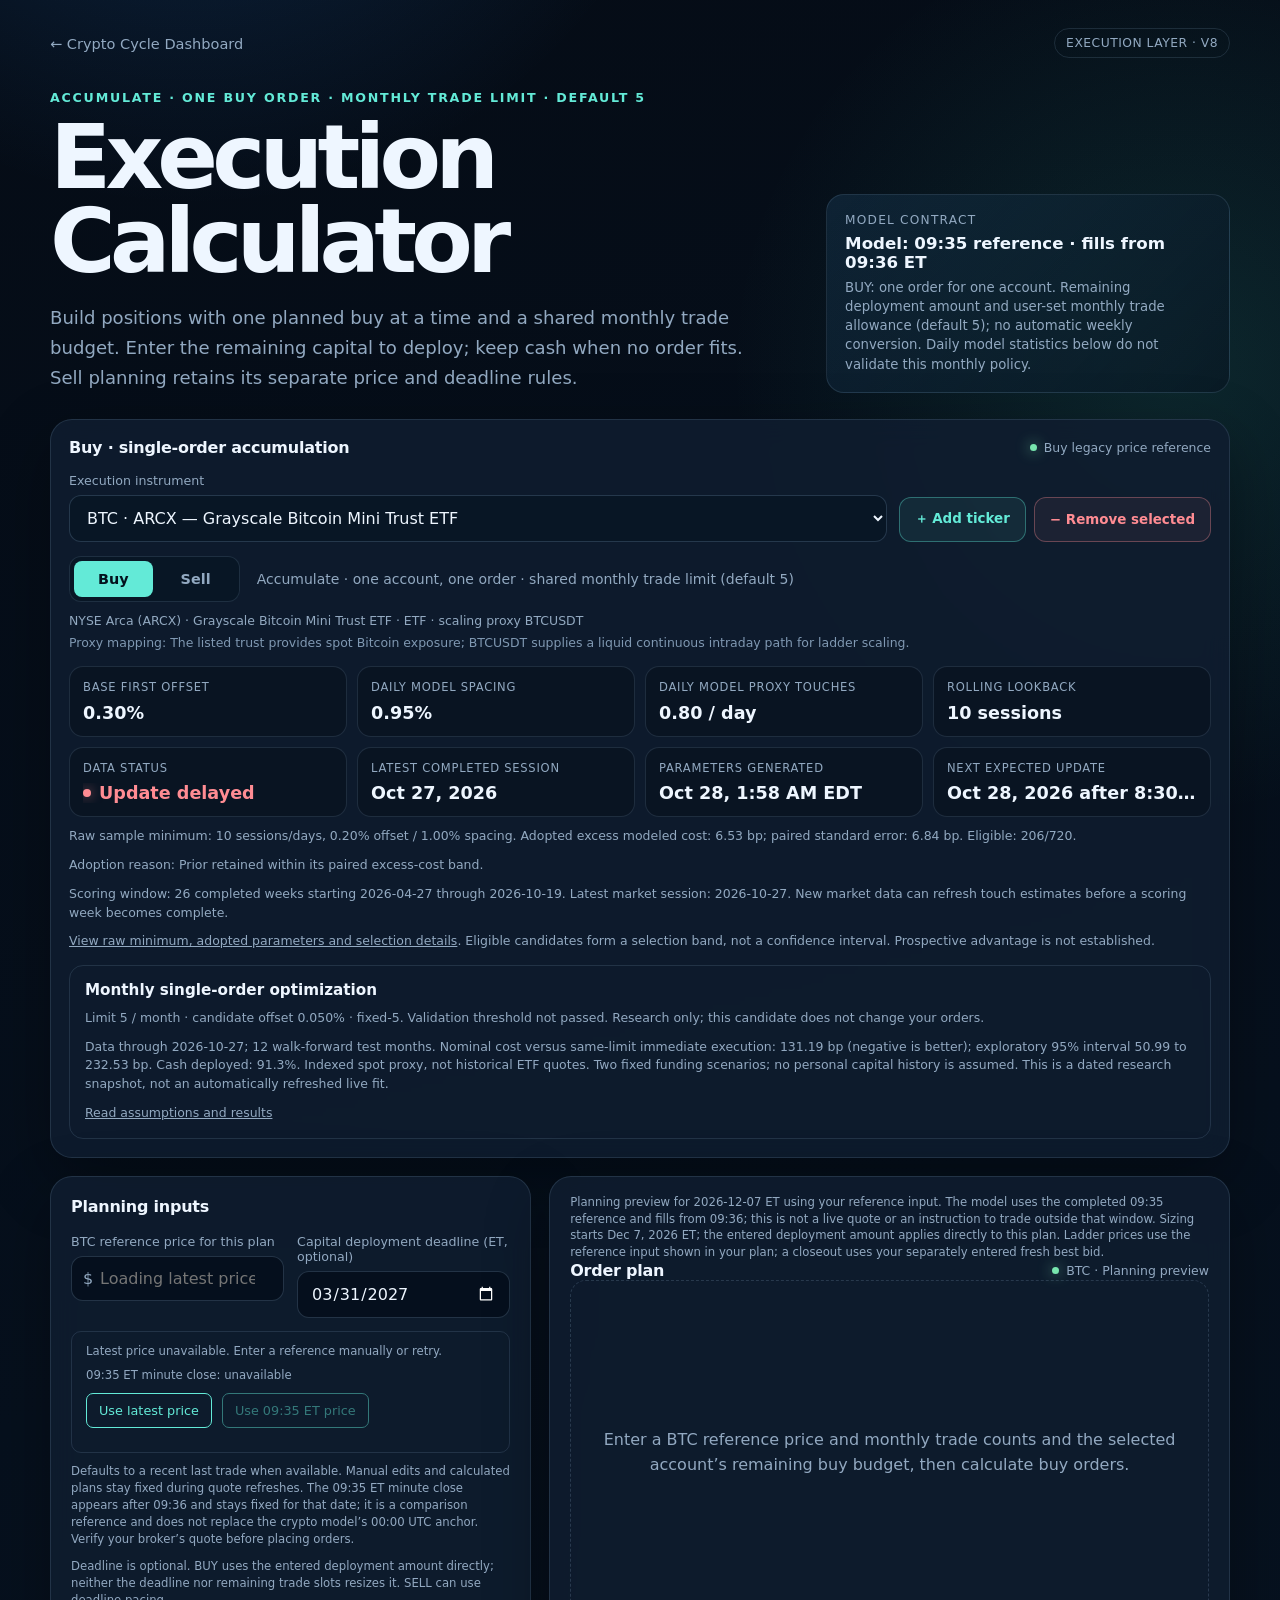
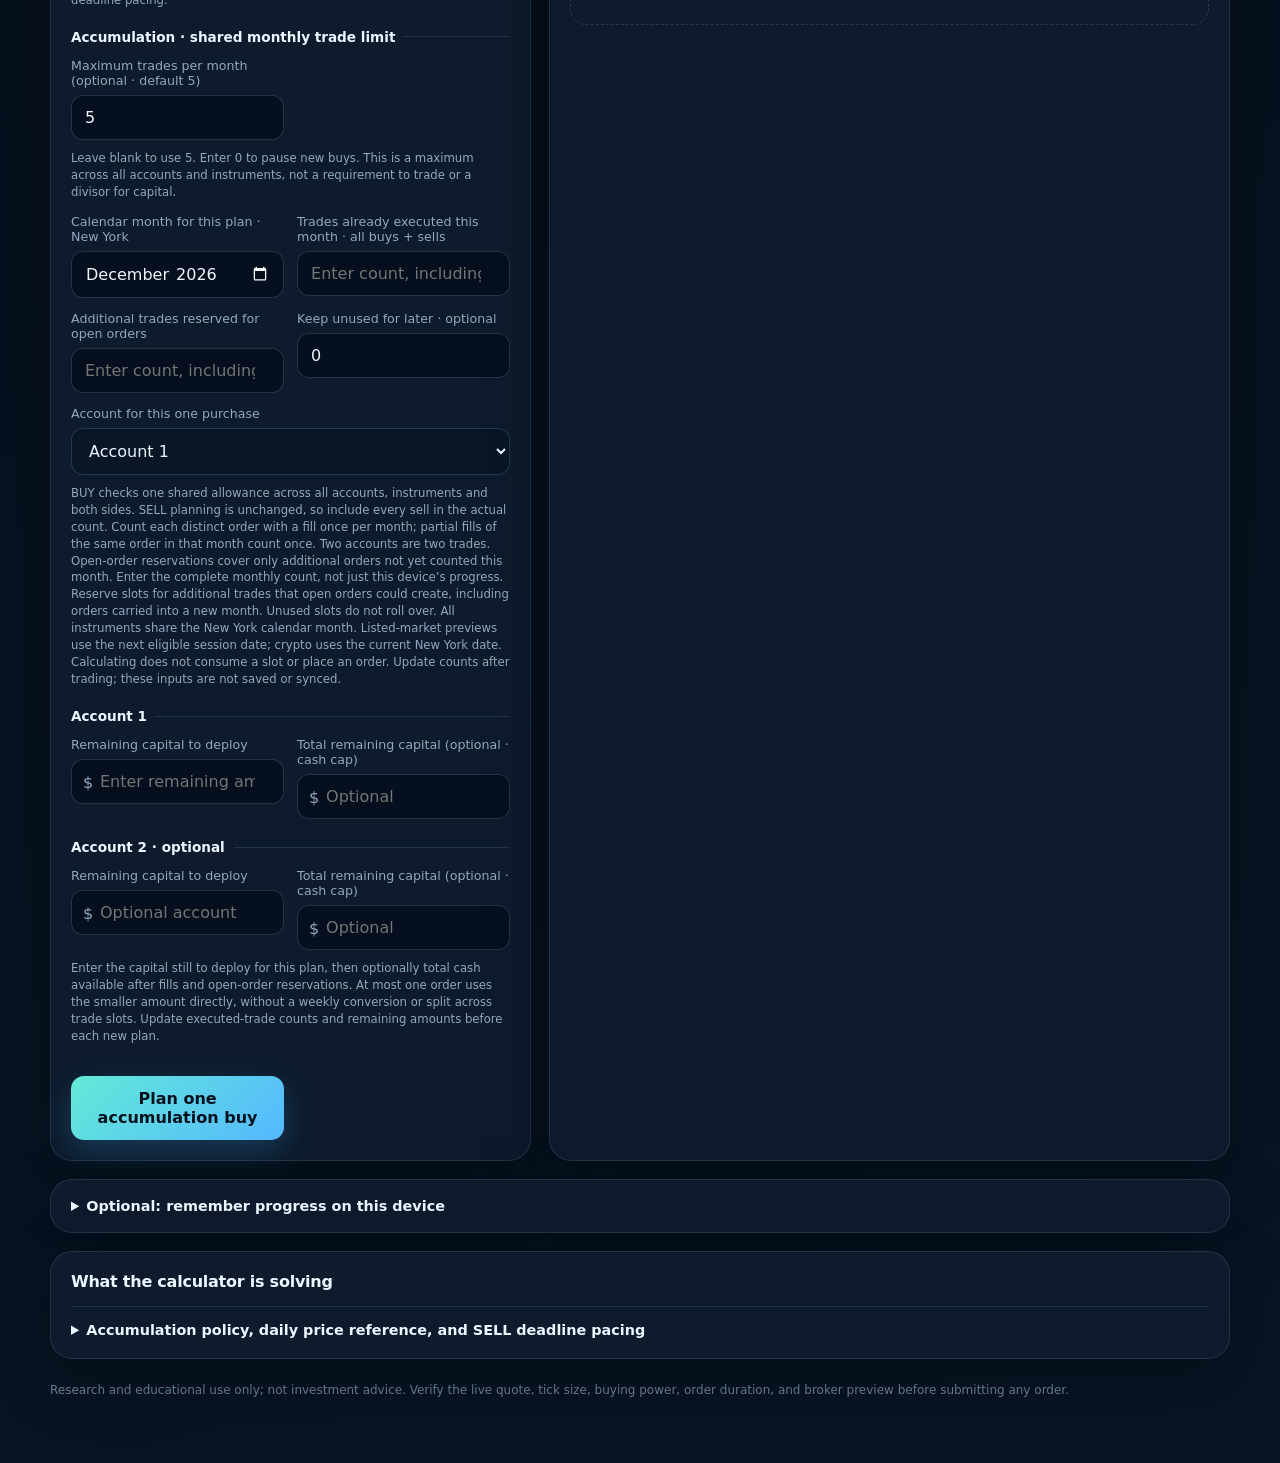
==== commit 320a1589: "Clarify filled-order and partial-fill counting for the monthly allowance" ====
--- a/execution/index.html
+++ b/execution/index.html
@@ -297,7 +297,7 @@
             <label for="buy-account">Account for this one purchase</label>
             <select id="buy-account"><option value="one">Account 1</option><option value="two">Account 2</option></select>
           </div>
-          <p class="hint" data-buy>BUY checks one shared allowance across all accounts, instruments and both sides. SELL planning is unchanged, so include every sell in the actual count. Each separate trade counts; two accounts are two trades. Enter the complete monthly count, not just this device’s progress. Reserve slots for additional trades that open orders could create, including orders carried into a new month. Unused slots do not roll over. All instruments share the New York calendar month. Listed-market previews use the next eligible session date; crypto uses the current New York date. Calculating does not consume a slot or place an order. Update counts after trading; these inputs are not saved or synced.</p>
+          <p class="hint" data-buy>BUY checks one shared allowance across all accounts, instruments and both sides. SELL planning is unchanged, so include every sell in the actual count. Count each distinct order with a fill once per month; partial fills of the same order in that month count once. Two accounts are two trades. Open-order reservations cover only additional orders not yet counted this month. Enter the complete monthly count, not just this device’s progress. Reserve slots for additional trades that open orders could create, including orders carried into a new month. Unused slots do not roll over. All instruments share the New York calendar month. Listed-market previews use the next eligible session date; crypto uses the current New York date. Calculating does not consume a slot or place an order. Update counts after trading; these inputs are not saved or synced.</p>
           <div class="field wide" data-sell hidden>
             <label for="sell-policy">Sale priority</label>
             <select id="sell-policy" disabled>
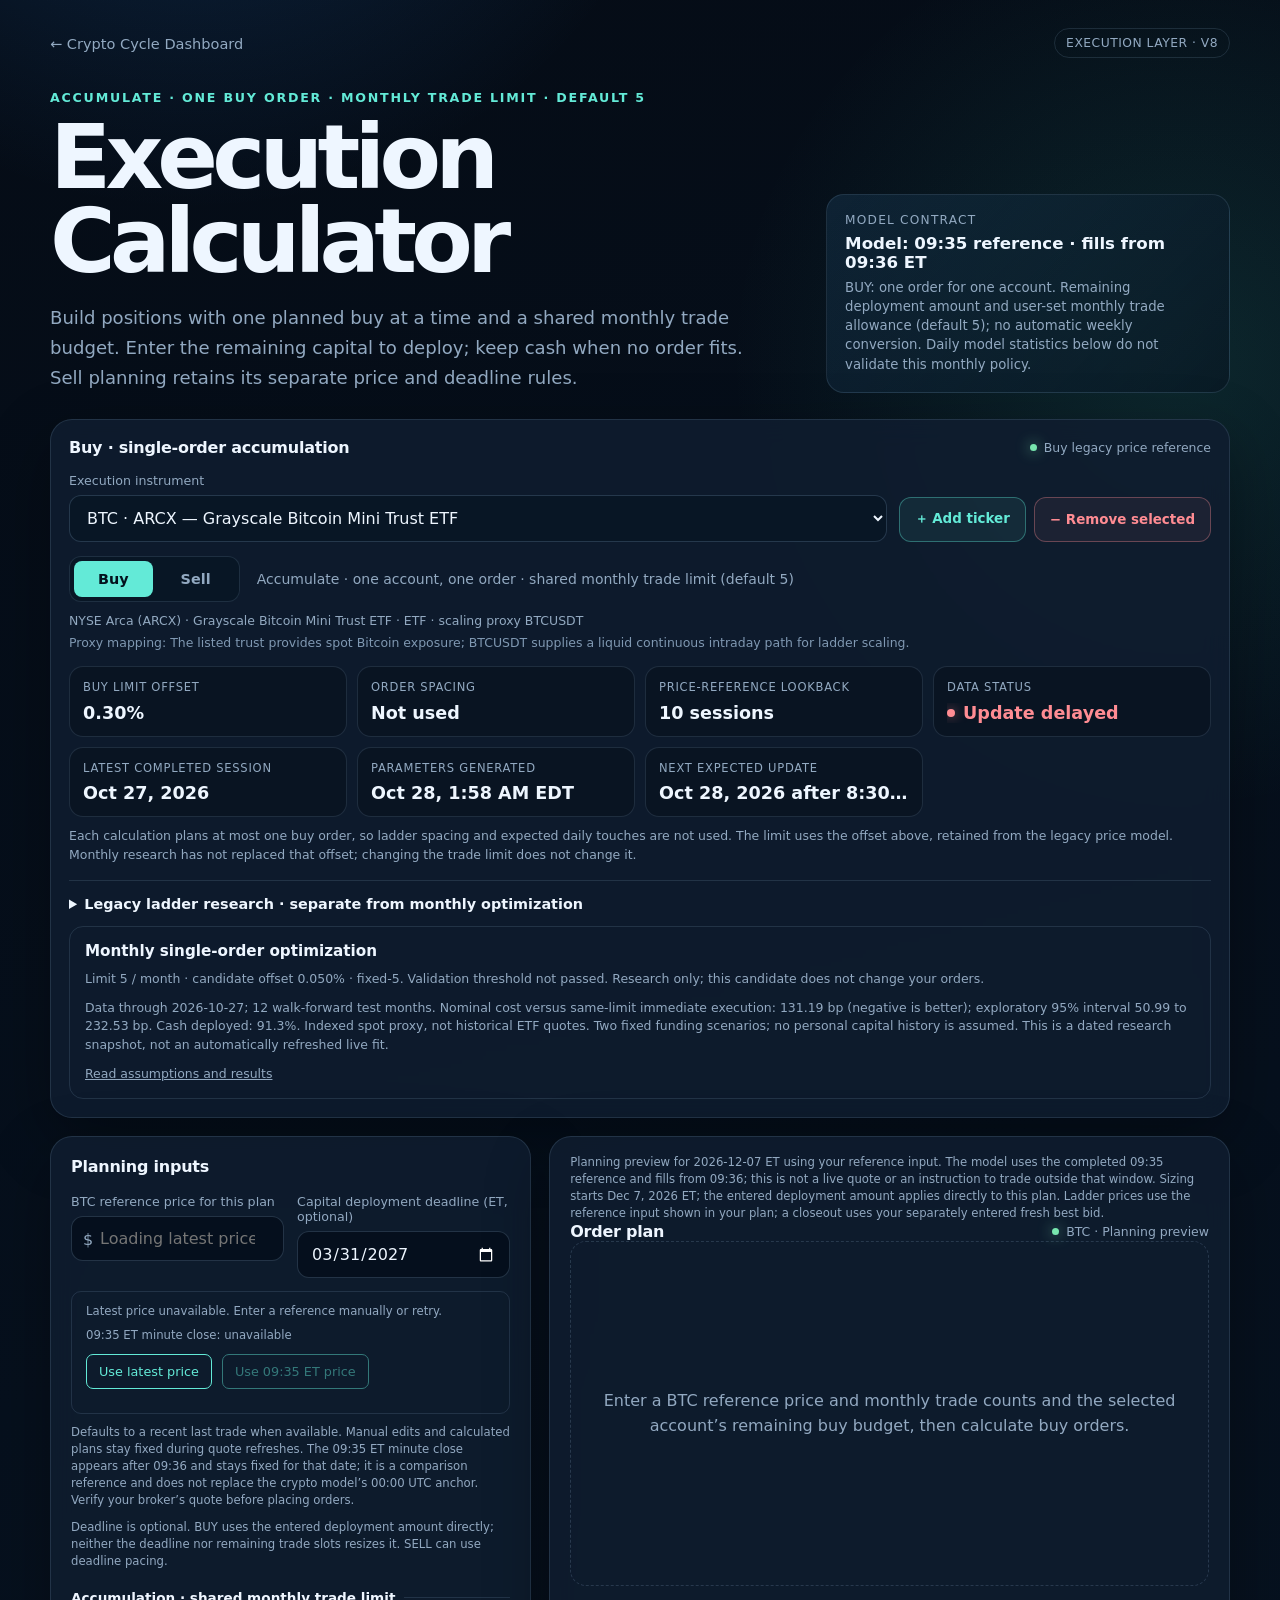
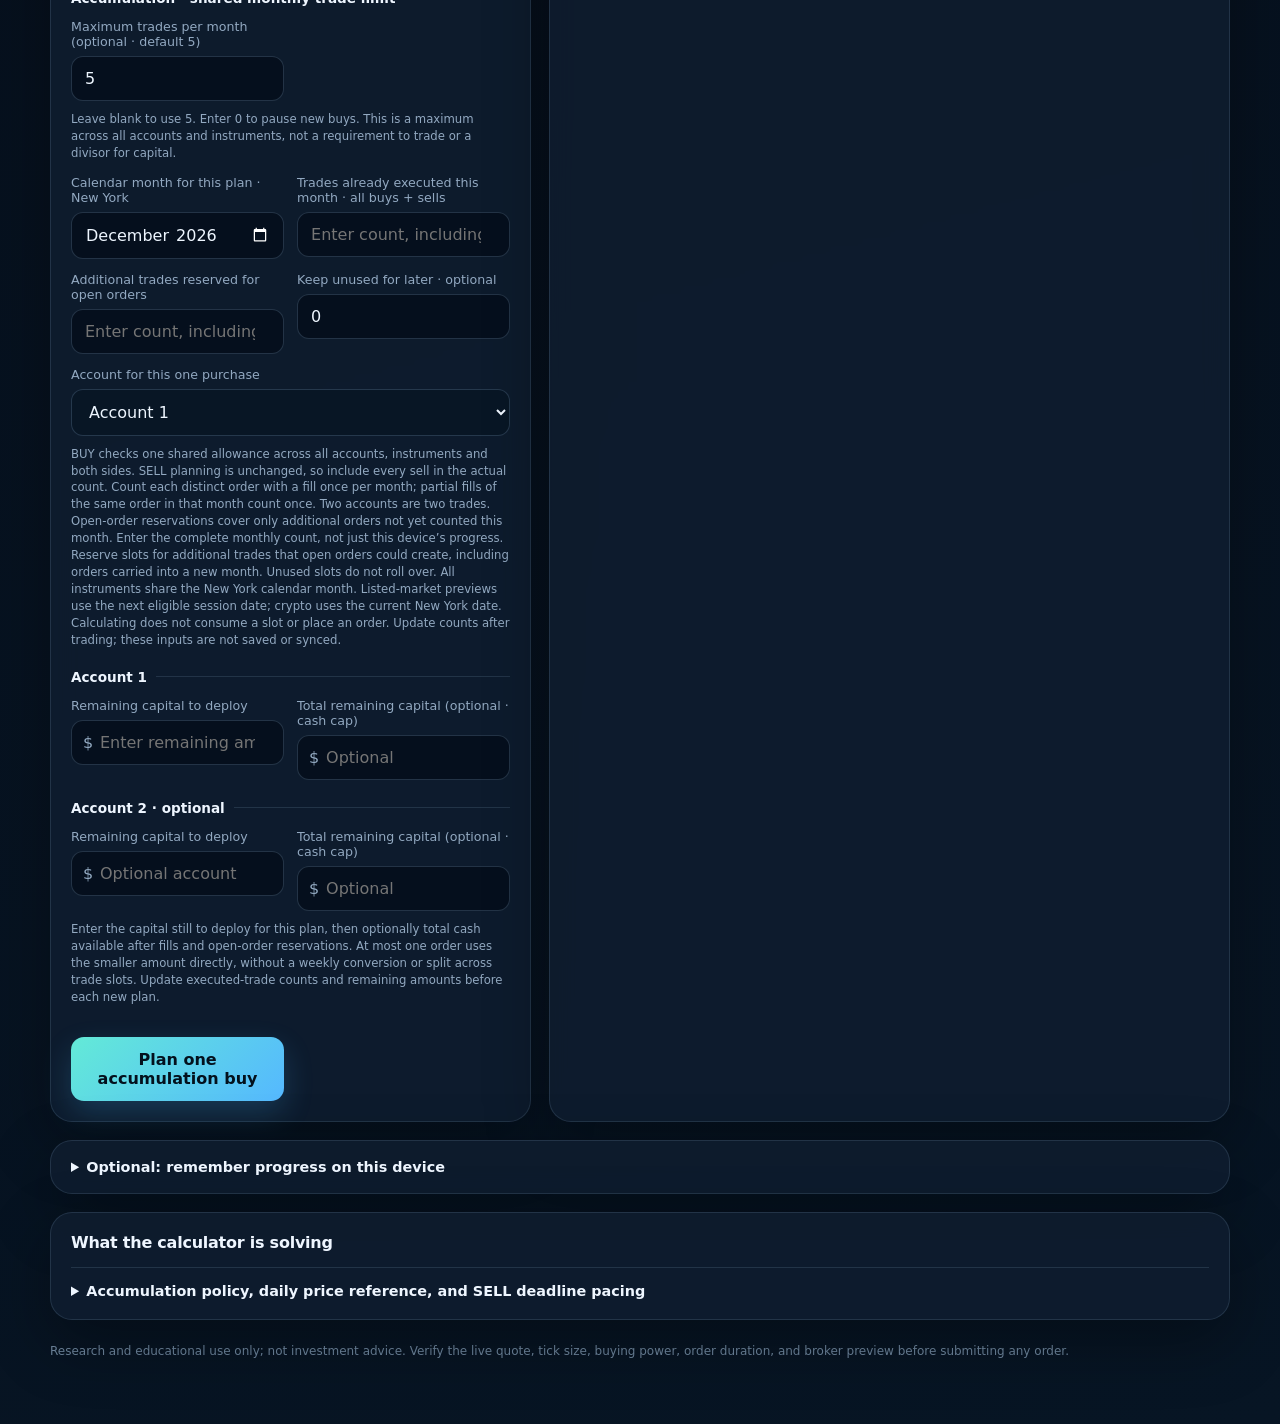
==== commit 8a91b521: "Clarify unused BUY spacing and separate legacy ladder diagnostics" ====
--- a/execution/index.html
+++ b/execution/index.html
@@ -230,19 +230,23 @@
         <p id="instrument-rationale" class="instrument-meta instrument-rationale"></p>
         <p id="crypto-contract" class="instrument-meta warning" hidden>24/7 · UTC daily reset. GTC orders do not expire at midnight: cancel or update old orders before replacing the ladder. Quantities and minimum order sizes follow the exchange's published filters.</p>
         <div class="metrics">
-          <div class="metric"><div class="metric-label">Base first offset</div><div id="base-first" class="metric-value">—</div></div>
-          <div class="metric"><div class="metric-label">Daily model spacing</div><div id="base-spacing" class="metric-value">—</div></div>
-          <div class="metric"><div class="metric-label">Daily model proxy touches</div><div id="base-hits" class="metric-value">—</div></div>
-          <div class="metric"><div class="metric-label">Rolling lookback</div><div id="base-lookback" class="metric-value">—</div></div>
+          <div class="metric"><div id="base-first-label" class="metric-label">Buy limit offset</div><div id="base-first" class="metric-value">—</div></div>
+          <div class="metric"><div class="metric-label">Order spacing</div><div id="base-spacing" class="metric-value">Not used</div></div>
+          <div class="metric" data-sell hidden><div class="metric-label">Daily model proxy touches</div><div id="base-hits" class="metric-value">—</div></div>
+          <div class="metric"><div id="base-lookback-label" class="metric-label">Price-reference lookback</div><div id="base-lookback" class="metric-value">—</div></div>
           <div class="metric"><div class="metric-label">Data status</div><div id="base-freshness" class="metric-value freshness">—</div></div>
           <div class="metric"><div class="metric-label">Latest completed session</div><div id="base-date" class="metric-value">—</div></div>
           <div class="metric"><div class="metric-label">Parameters generated</div><div id="base-run" class="metric-value">—</div></div>
           <div class="metric"><div class="metric-label">Next expected update</div><div id="base-next-run" class="metric-value">—</div></div>
         </div>
-        <p id="selection-summary" class="instrument-meta"></p>
-        <p id="selection-reason" class="instrument-meta"></p>
-        <p id="selection-window" class="instrument-meta"></p>
-        <p class="instrument-meta"><a href="./selector.html">View raw minimum, adopted parameters and selection details</a>. Eligible candidates form a selection band, not a confidence interval. Prospective advantage is not established.</p>
+        <p id="buy-pricing-note" class="instrument-meta" data-buy>Each calculation plans at most one buy order, so ladder spacing and expected daily touches are not used. The limit uses the offset above, retained from the legacy price model. Monthly research has not replaced that offset; changing the trade limit does not change it.</p>
+        <details id="selection-details">
+          <summary id="selection-heading">Legacy ladder research · separate from monthly optimization</summary>
+          <p id="selection-summary" class="instrument-meta"></p>
+          <p id="selection-reason" class="instrument-meta"></p>
+          <p id="selection-window" class="instrument-meta"></p>
+          <p class="instrument-meta"><a href="./selector.html">View raw minimum, adopted parameters and selection details</a>. Eligible candidates form a selection band, not a confidence interval. Prospective advantage is not established.</p>
+        </details>
         <div id="monthly-scaling" class="progress-card" aria-live="polite">
           <h3>Monthly single-order optimization</h3>
           <p id="monthly-scaling-status" class="instrument-meta">Loading monthly research…</p>
@@ -804,10 +808,13 @@
       const status = document.getElementById("model-status");
       status.textContent = pending ? `Awaiting first ${side} scaling` : (live ? `${side === "buy" ? "Buy legacy price reference" : "Sell adopted heuristic"}` : "Buy fallback seed");
       status.classList.toggle("live", live);
+      document.getElementById("base-first-label").textContent = side === "buy" ? "Buy limit offset" : "Base first offset";
       document.getElementById("base-first").textContent = pending ? "—" : (+params.first_offset_pct).toFixed(2) + "%";
-      document.getElementById("base-spacing").textContent = pending ? "—" : (+params.spacing_pct).toFixed(2) + "%";
+      document.getElementById("base-spacing").textContent = side === "buy" ? "Not used" : pending ? "—" : (+params.spacing_pct).toFixed(2) + "%";
       document.getElementById("base-hits").textContent = pending ? "—" : (+params.expected_rungs_per_session).toFixed(2) + " / day";
+      document.getElementById("base-lookback-label").textContent = side === "buy" ? "Price-reference lookback" : "Rolling lookback";
       document.getElementById("base-lookback").textContent = pending ? "—" : params.lookback_sessions + (isCrypto() ? " calendar days" : " sessions");
+      document.getElementById("selection-heading").textContent = side === "buy" ? "Legacy ladder research · separate from monthly optimization" : "Sell ladder research";
       const freshness = pending
         ? { label: "Pending first fit", className: "pending", title: "The instrument is registered and will be fitted by the next scaling run." }
         : parameterFreshness(params.data_as_of, live);
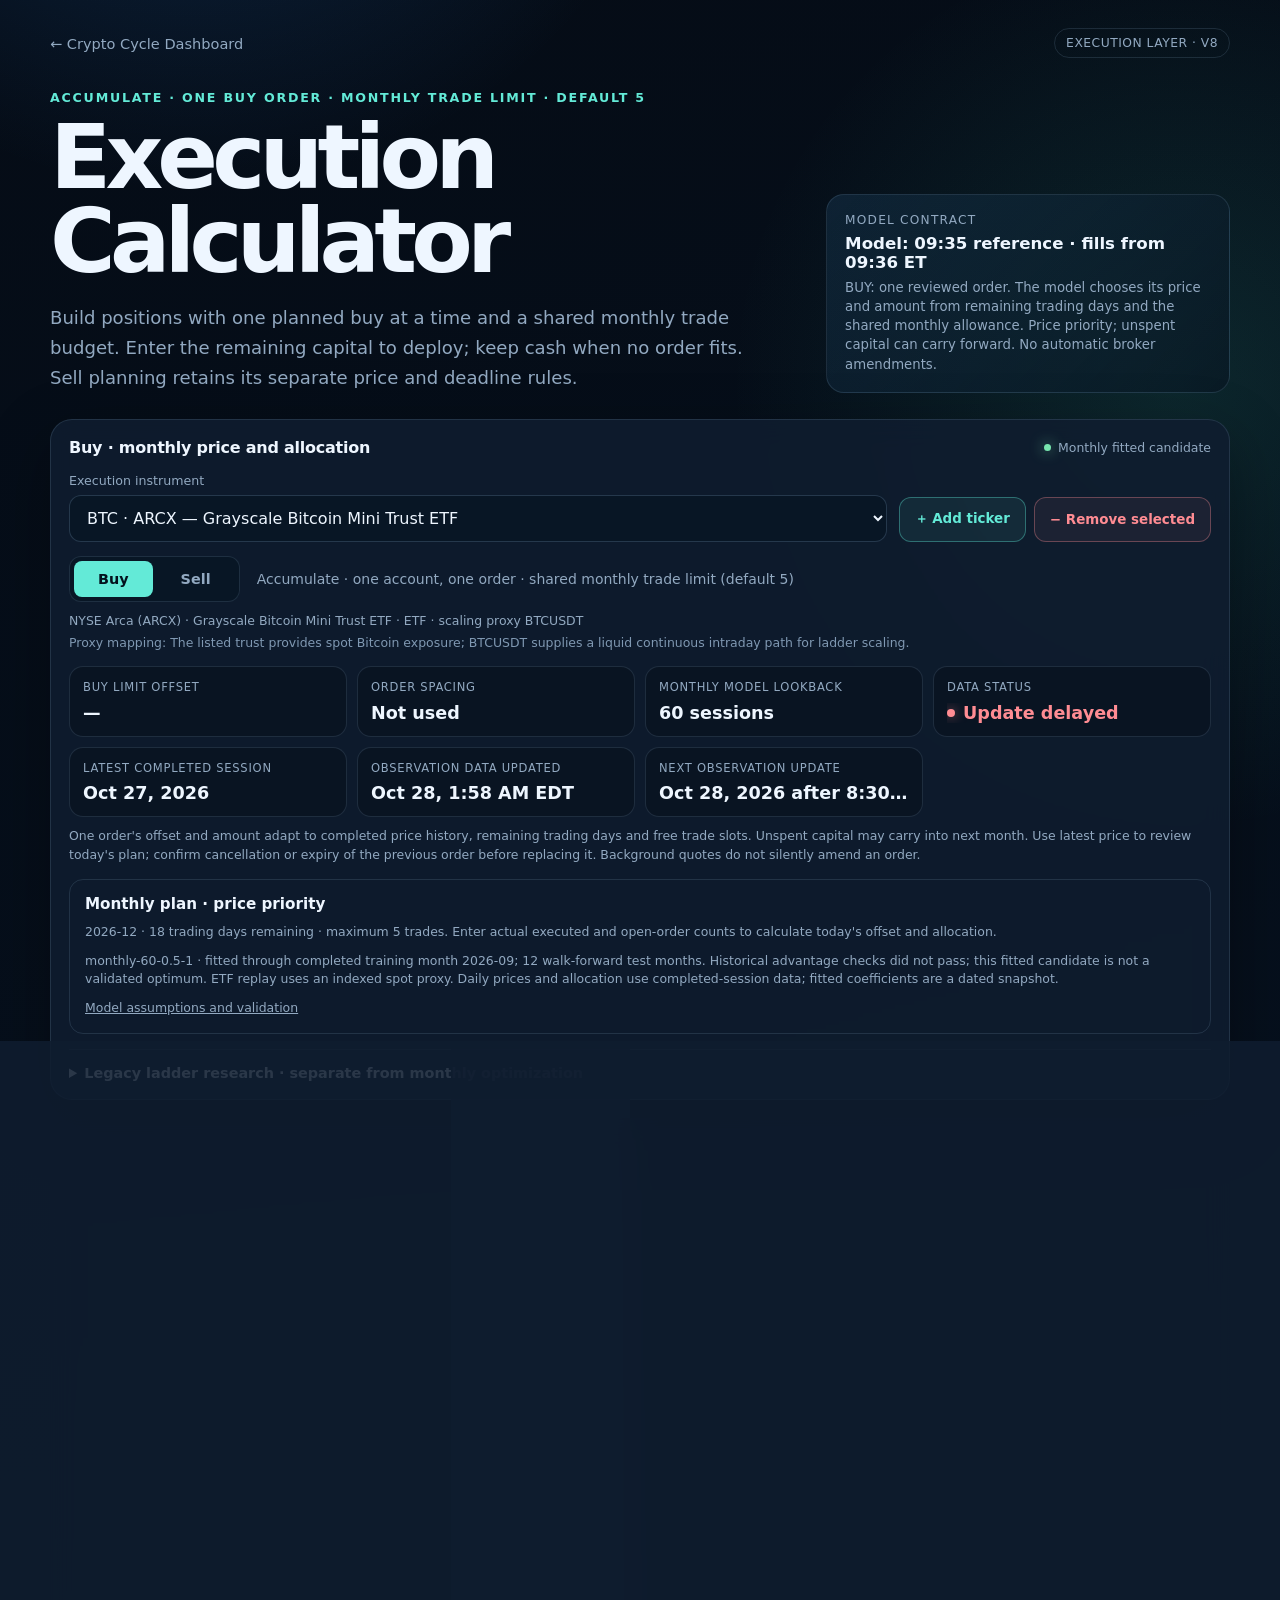
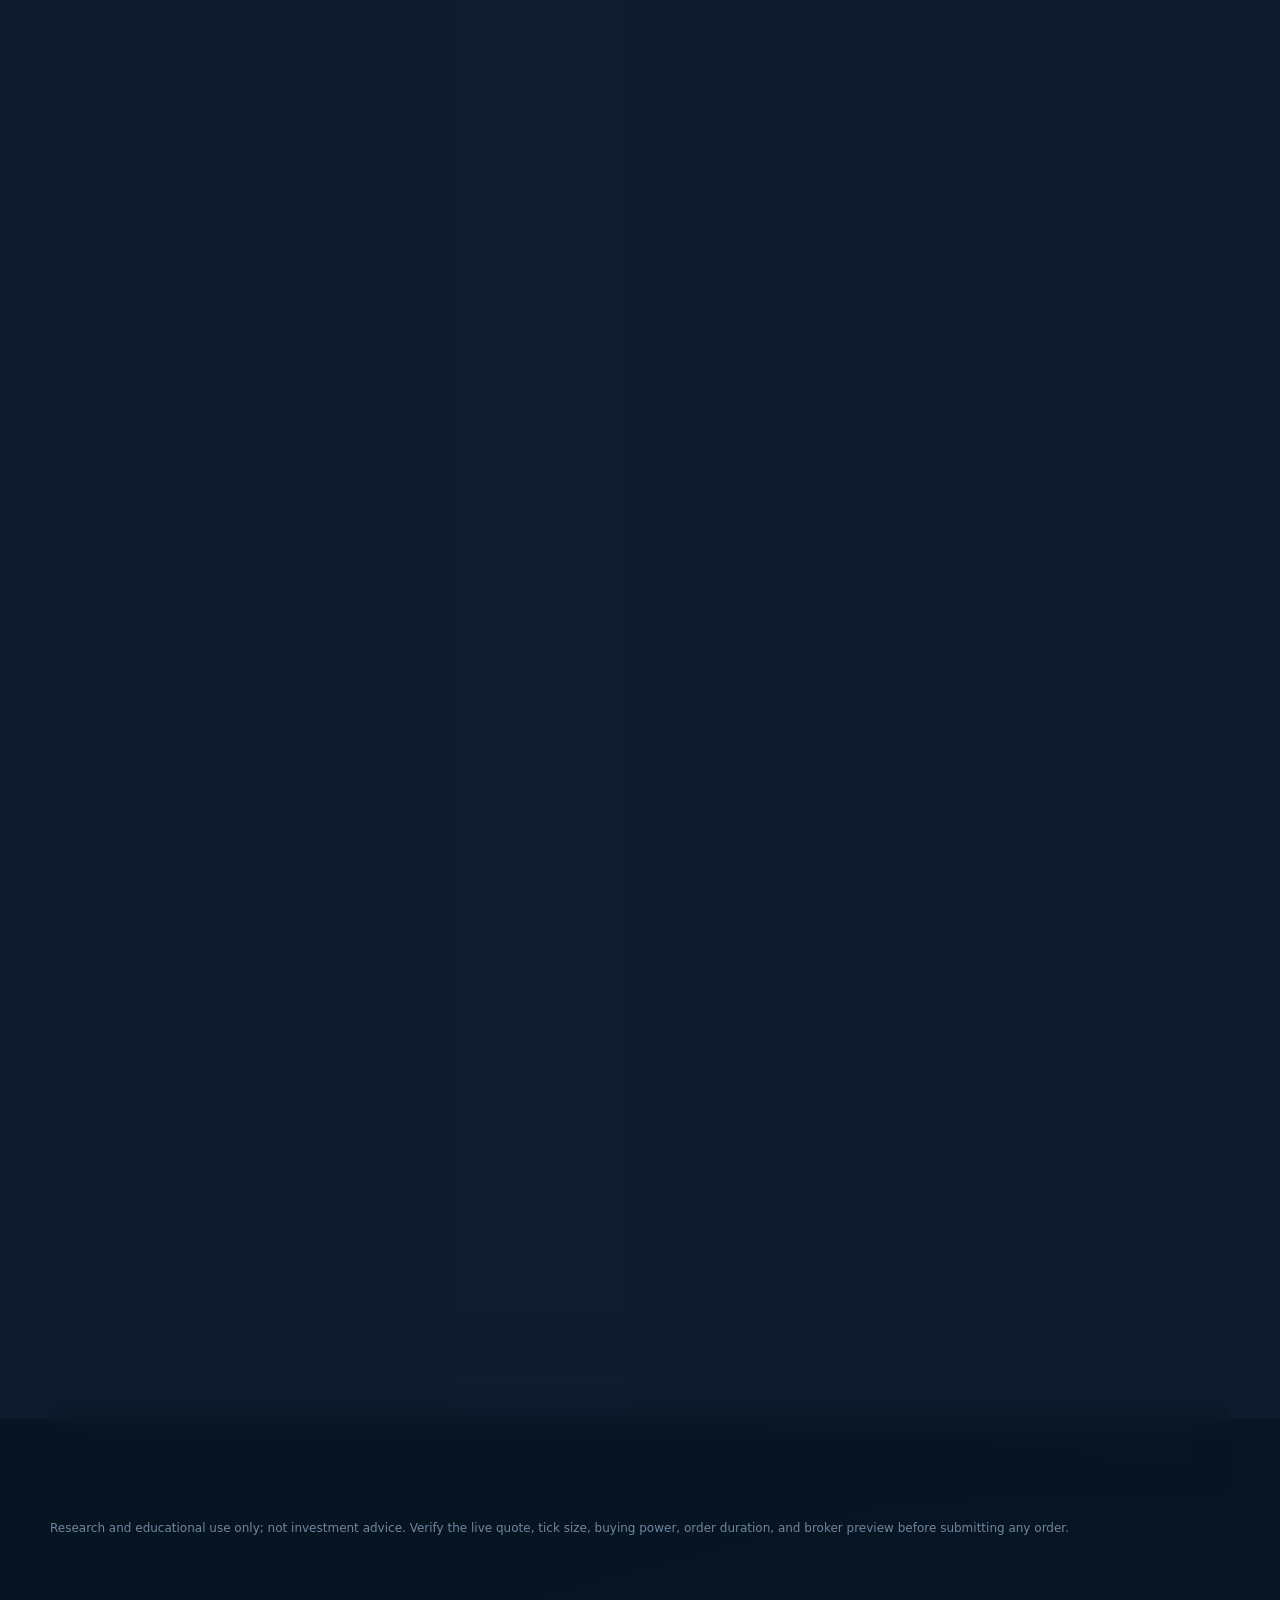
==== commit bda335b7: "Fit monthly price-priority orders with daily allocation and cash carry" ====
--- a/execution/index.html
+++ b/execution/index.html
@@ -236,23 +236,29 @@
           <div class="metric"><div id="base-lookback-label" class="metric-label">Price-reference lookback</div><div id="base-lookback" class="metric-value">—</div></div>
           <div class="metric"><div class="metric-label">Data status</div><div id="base-freshness" class="metric-value freshness">—</div></div>
           <div class="metric"><div class="metric-label">Latest completed session</div><div id="base-date" class="metric-value">—</div></div>
-          <div class="metric"><div class="metric-label">Parameters generated</div><div id="base-run" class="metric-value">—</div></div>
-          <div class="metric"><div class="metric-label">Next expected update</div><div id="base-next-run" class="metric-value">—</div></div>
+          <div class="metric"><div id="base-run-label" class="metric-label">Observation data updated</div><div id="base-run" class="metric-value">—</div></div>
+          <div class="metric"><div id="base-next-run-label" class="metric-label">Next observation update</div><div id="base-next-run" class="metric-value">—</div></div>
         </div>
-        <p id="buy-pricing-note" class="instrument-meta" data-buy>Each calculation plans at most one buy order, so ladder spacing and expected daily touches are not used. The limit uses the offset above, retained from the legacy price model. Monthly research has not replaced that offset; changing the trade limit does not change it.</p>
+        <p id="buy-pricing-note" class="instrument-meta" data-buy>Monthly pricing chooses one order's offset and amount from completed price history, remaining trading days and free trade slots. Unspent capital may carry into next month. Use the latest price to review today's plan; confirm cancellation or expiry of the previous order before replacing it.</p>
+        <div id="monthly-policy-panel" class="progress-card" data-buy aria-live="polite">
+          <h3>Monthly plan · price priority</h3>
+          <p id="monthly-policy-state" class="instrument-meta">Loading monthly price and allocation model…</p>
+          <p id="monthly-policy-evidence" class="instrument-meta"></p>
+          <p class="instrument-meta"><a href="../research/results/monthly-dynamic-report.md">Model assumptions and validation</a></p>
+        </div>
         <details id="selection-details">
           <summary id="selection-heading">Legacy ladder research · separate from monthly optimization</summary>
           <p id="selection-summary" class="instrument-meta"></p>
           <p id="selection-reason" class="instrument-meta"></p>
           <p id="selection-window" class="instrument-meta"></p>
           <p class="instrument-meta"><a href="./selector.html">View raw minimum, adopted parameters and selection details</a>. Eligible candidates form a selection band, not a confidence interval. Prospective advantage is not established.</p>
-        </details>
         <div id="monthly-scaling" class="progress-card" aria-live="polite">
-          <h3>Monthly single-order optimization</h3>
+          <h3>Earlier full-amount single-order research</h3>
           <p id="monthly-scaling-status" class="instrument-meta">Loading monthly research…</p>
           <p id="monthly-scaling-details" class="instrument-meta"></p>
           <p class="instrument-meta"><a href="../research/results/monthly-single-order-report.md">Read assumptions and results</a></p>
         </div>
+        </details>
       </section>
 
       <section class="panel inputs">
@@ -262,6 +268,13 @@
             <label id="reference-price-label" for="reference-price">Reference price for this plan</label>
             <div class="input-wrap has-prefix"><span class="prefix currency-prefix">$</span><input id="reference-price" type="number" min="0.01" step="any" placeholder="Loading latest price" required aria-describedby="reference-hint latest-quote"></div>
           </div>
+          <div class="field wide" data-buy>
+            <label for="buy-policy">Buy price and allocation</label>
+            <select id="buy-policy">
+              <option value="monthly">Monthly model · price priority</option>
+              <option value="legacy">Legacy reference · full amount</option>
+            </select>
+          </div>
           <div class="field">
             <label id="deadline-label" for="deadline">Capital deployment deadline</label>
             <input id="deadline" type="date" value="2027-03-31" aria-describedby="deadline-hint">
@@ -273,14 +286,14 @@
             <div style="display:flex;flex-wrap:wrap;gap:10px"><button id="use-latest-price" type="button">Use latest price</button><button id="use-opening-reference" type="button" disabled>Use 09:35 ET price</button></div>
             <p id="quote-action-status" class="hint" role="status" aria-live="polite"></p>
           </div>
-          <p id="reference-hint" class="hint">Defaults to a recent last trade when available. Manual edits and calculated plans stay fixed during quote refreshes. The 09:35 ET minute close appears after 09:36 and stays fixed for that date; it is a comparison reference and does not replace the crypto model’s 00:00 UTC anchor. Verify your broker’s quote before placing orders.</p>
-          <p id="deadline-hint" class="hint">Deadline is optional. BUY uses the entered deployment amount directly; neither the deadline nor remaining trade slots resizes it. SELL can use deadline pacing.</p>
+          <p id="reference-hint" class="hint">Defaults to a recent last trade when available. Use latest price to update and recalculate a displayed plan. Intraday background quotes preserve manual inputs. On a new model day, monthly mode clears yesterday's plan and loads a fresh quote and completed-session data; review actual counts before calculating again. The fixed 09:35 ET comparison price is separate from the crypto model's 00:00 UTC anchor.</p>
+          <p id="deadline-hint" class="hint">Monthly BUY uses the trading days left this calendar month and permits unspent cash to carry forward. An optional overall deadline does not force a purchase. SELL can use deadline pacing.</p>
           <div class="account-title" data-buy>Accumulation · shared monthly trade limit</div>
           <div class="field" data-buy>
             <label for="monthly-limit">Maximum trades per month (optional · default 5)</label>
             <input id="monthly-limit" type="number" min="0" step="1" value="5" placeholder="5" aria-describedby="monthly-limit-hint">
           </div>
-          <p id="monthly-limit-hint" class="hint" data-buy>Leave blank to use 5. Enter 0 to pause new buys. This is a maximum across all accounts and instruments, not a requirement to trade or a divisor for capital.</p>
+          <p id="monthly-limit-hint" class="hint" data-buy>Leave blank to use 5. Enter 0 to pause new buys. This is a maximum across accounts and instruments. The monthly model allocates part of the remaining capital using available opportunities; it does not require five trades or equal installments.</p>
           <div class="field" data-buy>
             <label for="budget-month">Calendar month for this plan · New York</label>
             <input id="budget-month" type="month" min="2025-01" required>
@@ -429,8 +442,8 @@
         <details>
           <summary>Accumulation policy, daily price reference, and SELL deadline pacing</summary>
           <div class="method-copy">
-            <p data-buy><strong>Accumulation BUY policy.</strong> At most one order for the chosen account. The optional monthly trade budget (default 5) is shared across instruments, accounts, buys and sells; actual counts and additional open-order slots must be entered manually. Optional reserves default to zero during accumulation. The entered deployment amount and optional remaining capital are hard caps. The base first offset is retained as a price reference, with no spacing, daily-touch sizing or deadline tightening. This is a policy overlay, not a newly fitted or validated monthly strategy. The existing daily-ladder diagnostics below do not establish its performance.</p>
-            <p><strong>Market layer.</strong> The updater searches rolling lookback × first offset × spacing on the selected instrument's minute data, <strong id="method-proxy">—</strong>. Every historical reference is the close of the <span id="method-reference">09:35</span> <span id="method-timezone">ET</span> bar; eligible fills begin at <span id="method-fill">09:36</span>. Candidate ladders are compared by walk-forward weekly implementation shortfall. A paired excess-cost selection band and the prior published parameter regularize the result. The adopted values are a heuristic, not statistically optimal parameters; the eligible band is not a confidence interval.</p>
+            <p data-buy><strong>Monthly BUY policy.</strong> At most one new order per review. The default monthly model fits both price distance and an allocation scale, then recalculates from completed drawdowns, trading days left and available monthly slots. The entered deployment goal and optional cash amount cap the budget. Cash may carry into the next month; no closeout purchase is forced. Model candidates have separate historical validation results and are not claimed optimal. The optional legacy policy uses the full entered amount and old first offset. Neither policy submits or cancels broker orders.</p>
+            <p><strong>Legacy market layer.</strong> The existing updater supplies daily completed-session observations and independently fits the legacy BUY/SELL ladder using <strong id="method-proxy">—</strong>. Historical references are the close of the <span id="method-reference">09:35</span> <span id="method-timezone">ET</span> bar; eligible fills begin at <span id="method-fill">09:36</span>. The new monthly model uses those completed drawdowns, not the legacy ladder's spacing. Daily-replay performance does not establish execution quality at arbitrary intraday review times.</p>
             <p><strong>24/7 spot pairs.</strong> The daily reference is the close of the 00:00 UTC minute, with eligible fills from 00:01 through 23:59. Weekends and holidays count; weeks run Monday–Sunday in UTC. Both directions are fitted separately from the pair's full-day highs and lows. Scaling runs daily at 04:30 UTC with an 08:30 retry after archives become available. GTC orders remain live until filled or cancelled. A new reference or calculation does not cancel them; accumulation BUY does not schedule daily replacements. Exchange tick, quantity and notional filters apply; changing market prices can also affect the exchange's dynamic price bands.</p>
             <p><strong>Sizing layer.</strong> Accumulation BUY takes the smaller of remaining capital to deploy and optional total remaining capital, divides only by the reference price, rounds quantity down, and places it in one order subject to instrument limits. SELL retains daily-ladder sizing: remaining target quantity divided by remaining sessions and expected rung hits, capped at holdings after accounting for existing sell orders. Buy prices round down and passive sell prices round up: to cents for listed securities, or the exchange price tick for crypto. Crypto quantities follow the exchange step and minimum order size.</p>
             <p><strong>SELL deadline layer.</strong> Supplying both total remaining and a deadline activates an explicit schedule guardrail. With no deadline, the entered weekly pace is used, capped by total remaining if supplied; market distances are not tightened. The even-pace floor is total remaining × eligible sessions in the current window ÷ sessions to the deadline; the current window ends at the earlier of week-end or the deadline. The effective target is the larger of that floor and the entered weekly target, capped at total remaining. If the floor causes a pace lift, market distances tighten by 1 ÷ √(pace lift), bounded between 0.40× and 1.00×. This rule is deliberately monotone: moving the deadline closer can never reduce the target or widen the ladder.</p>
@@ -447,7 +460,8 @@
   </main>
 
   <script src="./market-calendar.js?v=2"></script>
-  <script src="./execution-core.js?v=10"></script>
+  <script src="./monthly-policy.js?v=1"></script>
+  <script src="./execution-core.js?v=11"></script>
   <script src="./market-quotes.js?v=2"></script>
   <script src="./monthly-scaling.js?v=1"></script>
   <script>
@@ -483,6 +497,7 @@
     let side = "buy";
     let selectedInstrumentId = FALLBACK.instrument_id;
     let lastDailyCycle = "";
+    let monthlyRefreshPending = false;
     let lastPlanningCycle = "";
     const isCrypto = () => params.market_calendar === "24X7";
     const zoneLabel = () => isCrypto() ? "UTC" : "ET";
@@ -545,9 +560,9 @@
       }
       const state = tradingWindow();
       document.getElementById("plan-context").textContent = state.open
-        ? `${state.message} Sizing starts ${tradingDateLabel(state.planningDate)} ${zoneLabel()}; ${side === "buy" ? "the entered deployment amount applies directly to this plan" : "weekly inputs apply to that planning week"}. Ladder prices use the reference input shown in your plan; a closeout uses your separately entered fresh best bid.`.trim()
+        ? `${state.message} Sizing starts ${tradingDateLabel(state.planningDate)} ${zoneLabel()}; ${side === "buy" ? usesMonthlyPolicy() ? "the remaining deployment goal caps the model's allocation" : "the entered deployment amount applies directly to this plan" : "weekly inputs apply to that planning week"}. Prices use the reference input shown in your plan; a closeout uses your separately entered fresh best bid.`.trim()
         : state.message;
-      button.disabled = !state.open;
+      button.disabled = !state.open || (usesMonthlyPolicy() && monthlyRefreshPending);
       if (!state.open) {
         document.getElementById("session-label").textContent = state.label;
         document.getElementById("empty").textContent = state.message;
@@ -676,22 +691,84 @@
       const date = isCrypto() ? ExecutionCore.calendarParts({market_calendar: "XNYS"}).date : tradingWindow().planningDate;
       return date ? key(date).slice(0, 7) : "";
     }
+    function usesMonthlyPolicy() { return side === "buy" && document.getElementById("buy-policy").value === "monthly"; }
+    function monthlyPlanInput(allowance) {
+      const state = ExecutionMonthlyPolicy.monthState({marketCalendar: params.market_calendar});
+      const fitted = ExecutionMonthlyPolicy.current(selectedInstrumentId, allowance.limit);
+      if (allowance.available > 0 && !fitted) {
+        const status = ExecutionMonthlyPolicy.status();
+        throw new Error(status.failed ? "Monthly model data is unavailable. Retry loading or explicitly choose the legacy policy."
+          : status.loaded ? "No fitted monthly model exists for this instrument and limit. Supported fitted limits are 1–31; choose a supported limit or the legacy policy."
+          : "Monthly model is still loading. Retry shortly.");
+      }
+      return {...state, candidate: fitted?.selected.candidate};
+    }
+    function renderMonthlyPolicy() {
+      const enabled = usesMonthlyPolicy();
+      document.getElementById("monthly-policy-panel").hidden = !enabled;
+      document.getElementById("base-run-label").textContent = enabled ? "Observation data updated" : "Parameters generated";
+      document.getElementById("base-next-run-label").textContent = enabled ? "Next observation update" : "Next expected update";
+      if (side === "buy") {
+        document.getElementById("model-heading").textContent = enabled ? "Buy · monthly price and allocation" : "Buy · single-order accumulation";
+        document.getElementById("contract-note").textContent = enabled
+          ? "BUY: one reviewed order. The model chooses its price and amount from remaining trading days and the shared monthly allowance. Price priority; unspent capital can carry forward. No automatic broker amendments."
+          : "BUY: one order using the full entered deployment amount, capped by available cash and the shared monthly allowance. Legacy price reference; no weekly conversion.";
+        document.getElementById("buy-hint").textContent = enabled
+          ? "Enter the remaining deployment goal, including carried cash, and optionally available capital after fills and open-order reservations. The monthly model chooses part of the smaller amount for today's order and keeps cash for later opportunities. Update actual counts before each review."
+          : "The legacy policy uses the smaller of the entered deployment amount and optional available capital directly for one order. It does not divide the amount by weeks or remaining trade slots.";
+      }
+      document.getElementById("buy-pricing-note").textContent = enabled
+        ? "One order's offset and amount adapt to completed price history, remaining trading days and free trade slots. Unspent capital may carry into next month. Use latest price to review today's plan; confirm cancellation or expiry of the previous order before replacing it. Background quotes do not silently amend an order."
+        : "Each calculation plans at most one buy order, so ladder spacing and expected daily touches are not used. This legacy policy uses the full entered amount and the earlier model's offset.";
+      if (!enabled) return;
+      document.getElementById("model-status").textContent = "Monthly fitted candidate";
+      document.getElementById("base-first").textContent = "—";
+      document.getElementById("base-lookback-label").textContent = "Monthly model lookback";
+      document.getElementById("base-lookback").textContent = "—";
+      const status = document.getElementById("monthly-policy-state"), evidence = document.getElementById("monthly-policy-evidence");
+      evidence.textContent = "";
+      if (monthlyRefreshPending) { status.textContent = "Refreshing today's quote and completed-session data. Review actual fills and remaining capital before calculating again."; return; }
+      try {
+        const context = ExecutionMonthlyPolicy.monthState({marketCalendar: params.market_calendar});
+        const limit = ExecutionCore.monthlyTradeLimit(document.getElementById("monthly-limit").value);
+        const fitted = ExecutionMonthlyPolicy.current(selectedInstrumentId, limit);
+        status.textContent = `${context.month} · ${context.remainingDays} trading days remaining · maximum ${limit} trades. `;
+        if (limit === 0) { status.textContent += "New buys paused."; return; }
+        if (!fitted) { status.textContent += ExecutionMonthlyPolicy.status().loaded ? "No fitted model for this instrument and limit." : "Monthly model loading or unavailable."; return; }
+        const p = fitted.selected;
+        document.getElementById("base-lookback").textContent = `${p.candidate.lookback} sessions`;
+        evidence.textContent = `${p.candidate.id} · fitted through completed training month ${p.latest_training_months?.at(-1) || "—"}; ${p.oos_months.length} walk-forward test months. ${p.advantage_check_passed ? "Retrospective advantage checks passed; future advantage is unproven." : "Historical advantage checks did not pass; this fitted candidate is not a validated optimum."} ${p.training_constraint_passed === false ? "The training deployment constraint was also not met. " : ""}${fitted.instrument.price_source === "direct_spot" ? "Direct spot replay." : "ETF replay uses an indexed spot proxy."} Daily prices and allocation use completed-session data; fitted coefficients are a dated snapshot.`;
+        const used = document.getElementById("monthly-used").value, working = document.getElementById("monthly-working").value;
+        if (used === "" || working === "") { status.textContent += "Enter actual executed and open-order counts to calculate today's offset and allocation."; return; }
+        const allowance = ExecutionCore.monthlyTradeBudget({limit, used, working, reserve: document.getElementById("monthly-reserve").value});
+        if (!allowance.available) { status.textContent += "No free trade slot; HOLD."; return; }
+        const plan = ExecutionMonthlyPolicy.decision({samples: params.session_samples, candidate: p.candidate,
+          remainingDays: context.remainingDays, sessionDate: context.sessionDate, slots: allowance.available});
+        document.getElementById("base-first").textContent = (plan.offset * 100).toFixed(3) + "%";
+        status.textContent += `${allowance.available} free slots · ${(plan.fraction * 100).toFixed(1)}% of remaining capital for this order · ${(plan.offset * 100).toFixed(3)}% below the entered current price. Cash may carry forward.`;
+      } catch (error) { status.textContent = error.message; }
+    }
     function renderAccount(name, deployment, capital, reference, deadlineSessions) {
       const value = id => document.getElementById(id).value;
       const planningMonth = planningBudgetMonth();
       if (value("budget-month") !== planningMonth)
         throw new Error(`Enter counts for the planning calendar month ${planningMonth}. Include any open orders carried into that month.`);
       const accumulation = {used: value("monthly-used"), working: value("monthly-working"), reserve: value("monthly-reserve"), limit: value("monthly-limit")};
-      const plan = progressPlan(name, ExecutionCore.buyPlan({deployment, capital, reference, horizon: deadlineSessions, params, accumulation}));
+      const monthly = usesMonthlyPolicy() ? monthlyPlanInput(ExecutionCore.monthlyTradeBudget(accumulation)) : null;
+      const plan = progressPlan(name, ExecutionCore.buyPlan({deployment, capital, reference, horizon: deadlineSessions, params, accumulation, ...(monthly ? {monthly} : {})}));
       const c = plan.controller, a = plan.allowance, count = plan.orders.length;
       const rows = plan.orders.map(o => `<tr><td>Single buy</td><td>${priceText(o.price)}</td><td>${qty(o.shares)}</td><td>${money2.format(o.notional)}</td></tr>`).join("");
       const spend = plan.orders.reduce((sum, o) => sum + o.notional, 0);
-      const schedule = `${c.inputCapped ? "Total remaining capital caps this plan below the requested deployment amount. " : ""}${a.limit} trades is a monthly maximum, not a target. The deadline does not increase this amount or tighten the limit.`;
+      const schedule = `${c.inputCapped ? "Total remaining capital caps this plan below the requested deployment amount. " : ""}${a.limit} trades is a monthly maximum, not a target. ${monthly ? "The model chooses today's fraction and limit; unused capital may carry into the next month." : "The deadline does not increase this amount or tighten the limit."}`;
       const reason = count ? plan.reason : (plan.progressCapped ? "HOLD: local progress leaves insufficient capacity for a valid order." : plan.reason);
       return `<article class="account-result">
         <div class="result-title"><h3>${name} · BUY ${params.symbol} · ${isCrypto() ? "GTC" : "DAY"}</h3><span class="urgency ${count ? "" : "elevated"}">${count ? "1 BUY" : "HOLD"}</span></div>
         <div class="result-metrics">
           <div class="result-metric"><span>Deployment amount cap</span><strong>${money.format(c.budget)}</strong></div>
+          ${plan.monthly ? `<div class="result-metric"><span>This order's budget</span><strong>${money2.format(plan.monthly.orderBudget)}</strong></div>
+          <div class="result-metric"><span>Capital kept for later</span><strong>${money2.format(Math.max(0, c.budget - spend))}</strong></div>
+          <div class="result-metric"><span>Trading days left this month</span><strong>${plan.monthly.remainingDays}</strong></div>
+          <div class="result-metric"><span>Today's limit offset</span><strong>${count ? (plan.first * 100).toFixed(3) + "%" : "—"}</strong></div>` : ""}
           <div class="result-metric"><span>Planned quantity</span><strong>${qty(plan.orderQuantity)}</strong></div>
           <div class="result-metric"><span>Cost at limit</span><strong>${money2.format(spend)}</strong></div>
           <div class="result-metric"><span>Executed trades / month</span><strong>${a.used} / ${a.limit}</strong></div>
@@ -835,6 +912,7 @@
       document.getElementById("fallback-note").hidden = live || pending;
       document.getElementById("pending-note").hidden = !pending;
       document.getElementById("pending-note").textContent = `This instrument has no fitted ${side} parameters yet. Order calculation stays disabled until this direction's scaling is published.`;
+      renderMonthlyPolicy();
     }
     function instrumentOptionLabel(item) {
       const venue = item.exchange_mic || item.exchange || "venue unknown";
@@ -901,9 +979,9 @@
         const labels = {weekly: `${unitLabel()} remaining to sell this week`, total: `Total ${unitLabel()} remaining (optional)`, held: `Current held ${unitLabel()}`, reserved: `${unitLabel()} in existing sell orders`};
         for (const [field, label] of Object.entries(labels)) document.querySelector(`label[for="sell-${field}-${suffix}"]`).textContent = label;
       }
-      document.getElementById("buy-hint").textContent = "Enter the capital still to deploy for this plan, then optionally total cash available after fills and open-order reservations. At most one order uses the smaller amount directly, without a weekly conversion or split across trade slots. Update executed-trade counts and remaining amounts before each new plan.";
+      document.getElementById("buy-hint").textContent = "Enter the remaining deployment goal, including any cash carried from earlier months, then optionally available cash after fills and open-order reservations. The monthly model chooses part of the smaller amount for today's order and keeps capital for later opportunities. Update actual trade counts and remaining amounts before each review; no weekly conversion applies.";
       if (side === "buy") {
-        document.getElementById("contract-note").textContent = "BUY: one order for one account. Remaining deployment amount and user-set monthly trade allowance (default 5); no automatic weekly conversion. Daily model statistics below do not validate this monthly policy.";
+        document.getElementById("contract-note").textContent = "BUY: one reviewed order for one account. The monthly model chooses its price and amount using the remaining trading days and shared trade allowance (default 5). Price priority; unspent capital can carry forward. No automatic broker amendments.";
         if (isCrypto()) document.getElementById("crypto-contract").textContent = `24/7 · Quantity step ${params.quantity_step} ${params.base_asset}; price tick ${params.price_tick} ${params.currency}; minimum order ${params.min_notional} ${params.currency}. Include existing GTC orders in cash and trade-slot reservations; no automatic daily replacement.`;
       }
       document.getElementById("sell-hint").textContent = `Remaining quantities include unfilled orders. Existing sell orders are deducted from the target and holdings when sizing new orders. Subtract actual fills from both targets and holdings. ${isCrypto() ? "Quantities use the exchange step, including fractions." : "Output uses whole shares."} Switching ticker clears sale quantities.`;
@@ -1011,6 +1089,7 @@
       const weekSessions = remainingWeekSessions();
       let deadlineSessions = null;
       try {
+        if (usesMonthlyPolicy() && monthlyRefreshPending) throw new Error("Today's quote and monthly inputs are still refreshing. Retry shortly.");
         if (deadlineRaw && !deadline) throw new Error("Choose a valid deadline or leave it blank.");
         if (deadline) deadlineSessions = sessionsThrough(deadline);
         if (!(reference > 0) || !Number.isFinite(reference)) throw new Error("Enter a positive reference price.");
@@ -1046,7 +1125,7 @@
       document.getElementById("empty").hidden = true;
       const stack = document.getElementById("result-stack"); stack.hidden = false; stack.innerHTML = html;
       document.getElementById("session-label").textContent = side === "buy"
-        ? `${windowState.preview ? "Preview · " : ""}${planningBudgetMonth()} · maximum ${ExecutionCore.monthlyTradeLimit(values("monthly-limit"))} trades · entered deployment amount`
+        ? `${windowState.preview ? "Preview · " : ""}${planningBudgetMonth()} · maximum ${ExecutionCore.monthlyTradeLimit(values("monthly-limit"))} trades · ${usesMonthlyPolicy() ? "monthly price and allocation model" : "full entered amount"}`
         : `${windowState.preview ? "Preview · " : ""}${weekSessions} sessions in planning week · ${deadlineSessions === null ? "no deadline · weekly pace / price seeking" : deadlineSessions + " to deadline"}`;
     });
     document.getElementById("calculator-form").addEventListener("input", event => {
@@ -1060,17 +1139,34 @@
       clearResults();
       syncSellPolicy();
       window.ExecutionMonthlyScaling?.render(monthlyResearchContext());
+      renderModel();
       applyTradingWindow();
     });
     function refreshClock() {
       window.ExecutionProgressUI?.refresh();
       const cycle = `${selectedInstrumentId}:${key(nyParts().date)}`;
-      if (isCrypto() && cycle !== lastDailyCycle) {
+      if ((isCrypto() || usesMonthlyPolicy()) && cycle !== lastDailyCycle) {
         lastDailyCycle = cycle;
         document.getElementById("reference-price").value = "";
         document.getElementById("closeout-bid").value = "";
         bidUpdatedAt = 0;
         clearResults();
+        if (usesMonthlyPolicy()) {
+          const instrument = selectedInstrumentId;
+          monthlyRefreshPending = true;
+          Promise.all([fetchJson(PARAMS_URL), quoteController.select(instrument)]).then(([payload]) => {
+            const updated = payload?.instruments?.[instrument];
+            if (updated && selectedInstrumentId === instrument && usesMonthlyPolicy()) {
+              paramsById[instrument] = {...updated, instrument_id: instrument};
+              params = ExecutionCore.sideParameters(paramsById[instrument], "buy");
+              clearResults();
+            }
+          }).finally(() => {
+            monthlyRefreshPending = false;
+            renderModel();
+            applyTradingWindow();
+          });
+        }
       }
       renderModel();
       syncSellPolicy();
@@ -1094,6 +1190,7 @@
     applyTradingWindow();
     loadParams();
     window.ExecutionMonthlyScaling?.load(monthlyResearchContext);
+    window.ExecutionMonthlyPolicy?.load(() => { clearResults(); renderModel(); });
   </script>
   <script src="./task-ledger.js?v=1"></script>
   <script src="./task-ledger-ui.js?v=2"></script>
